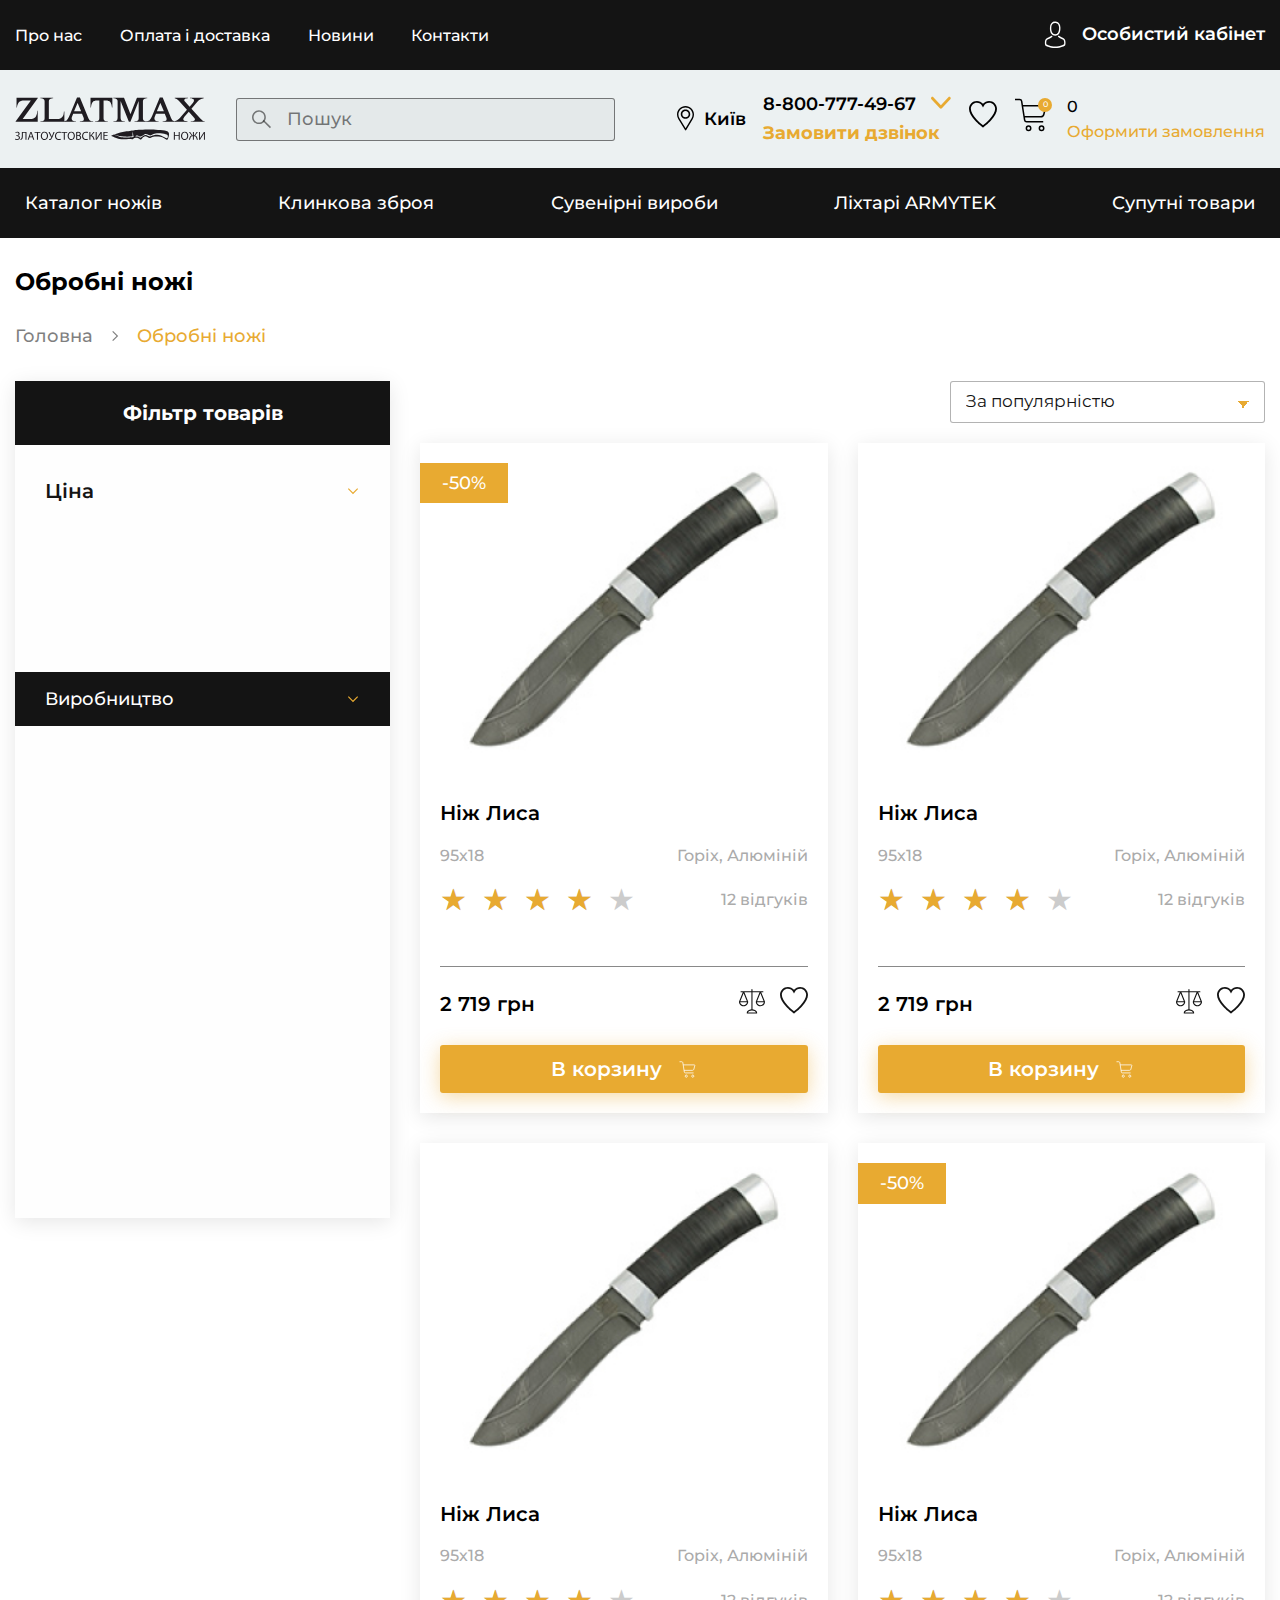
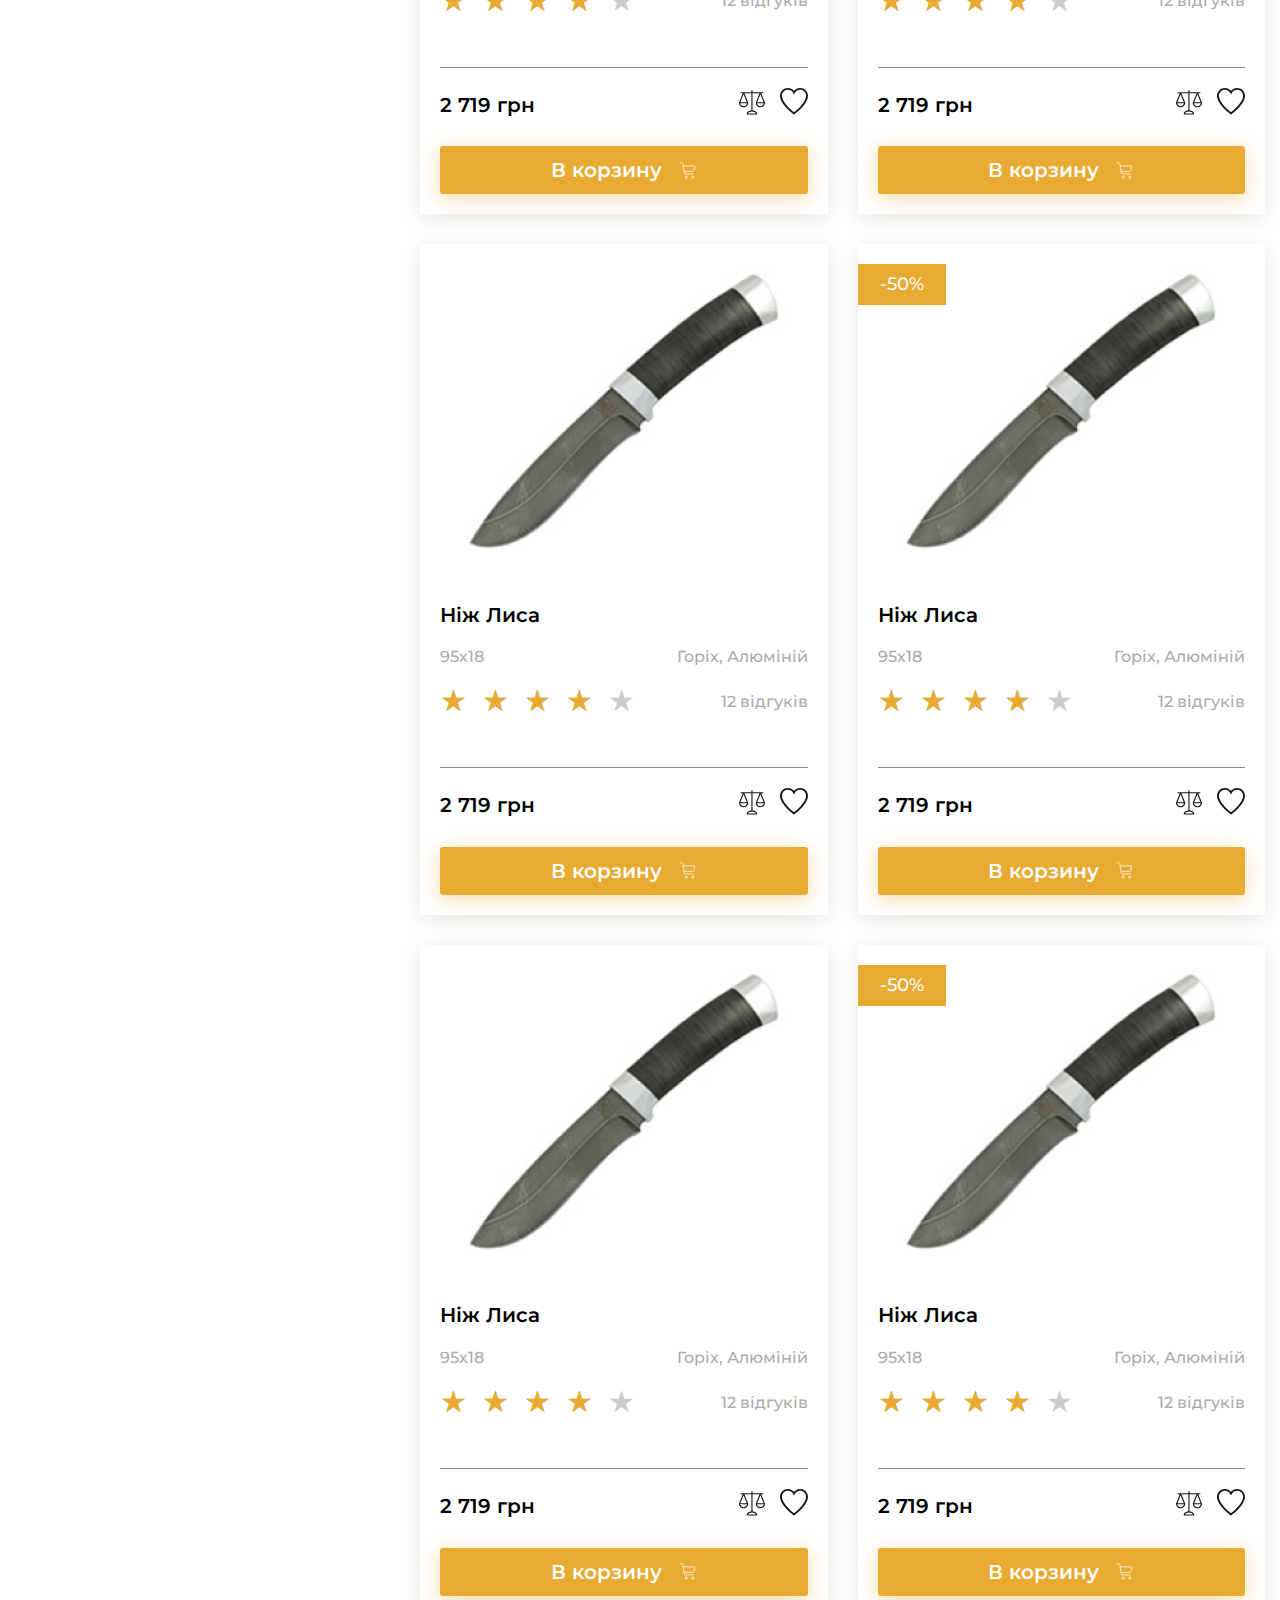
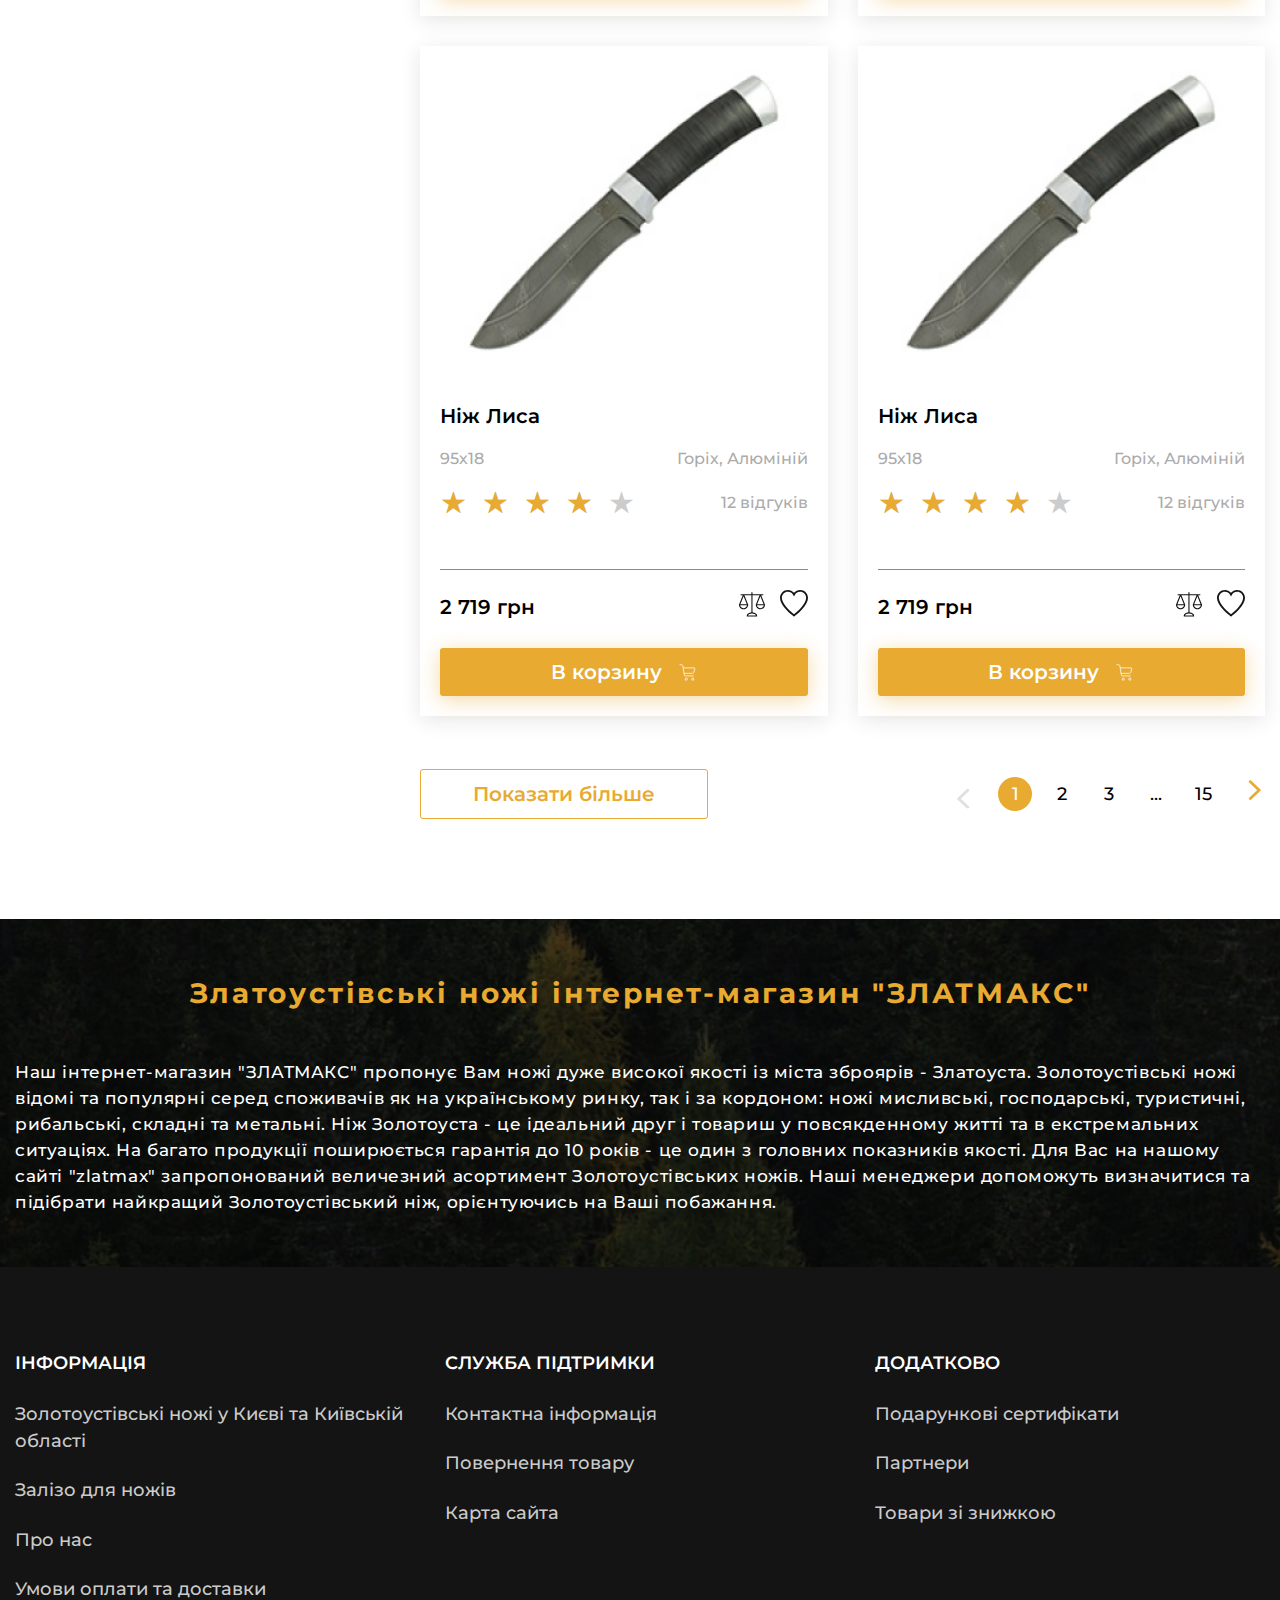
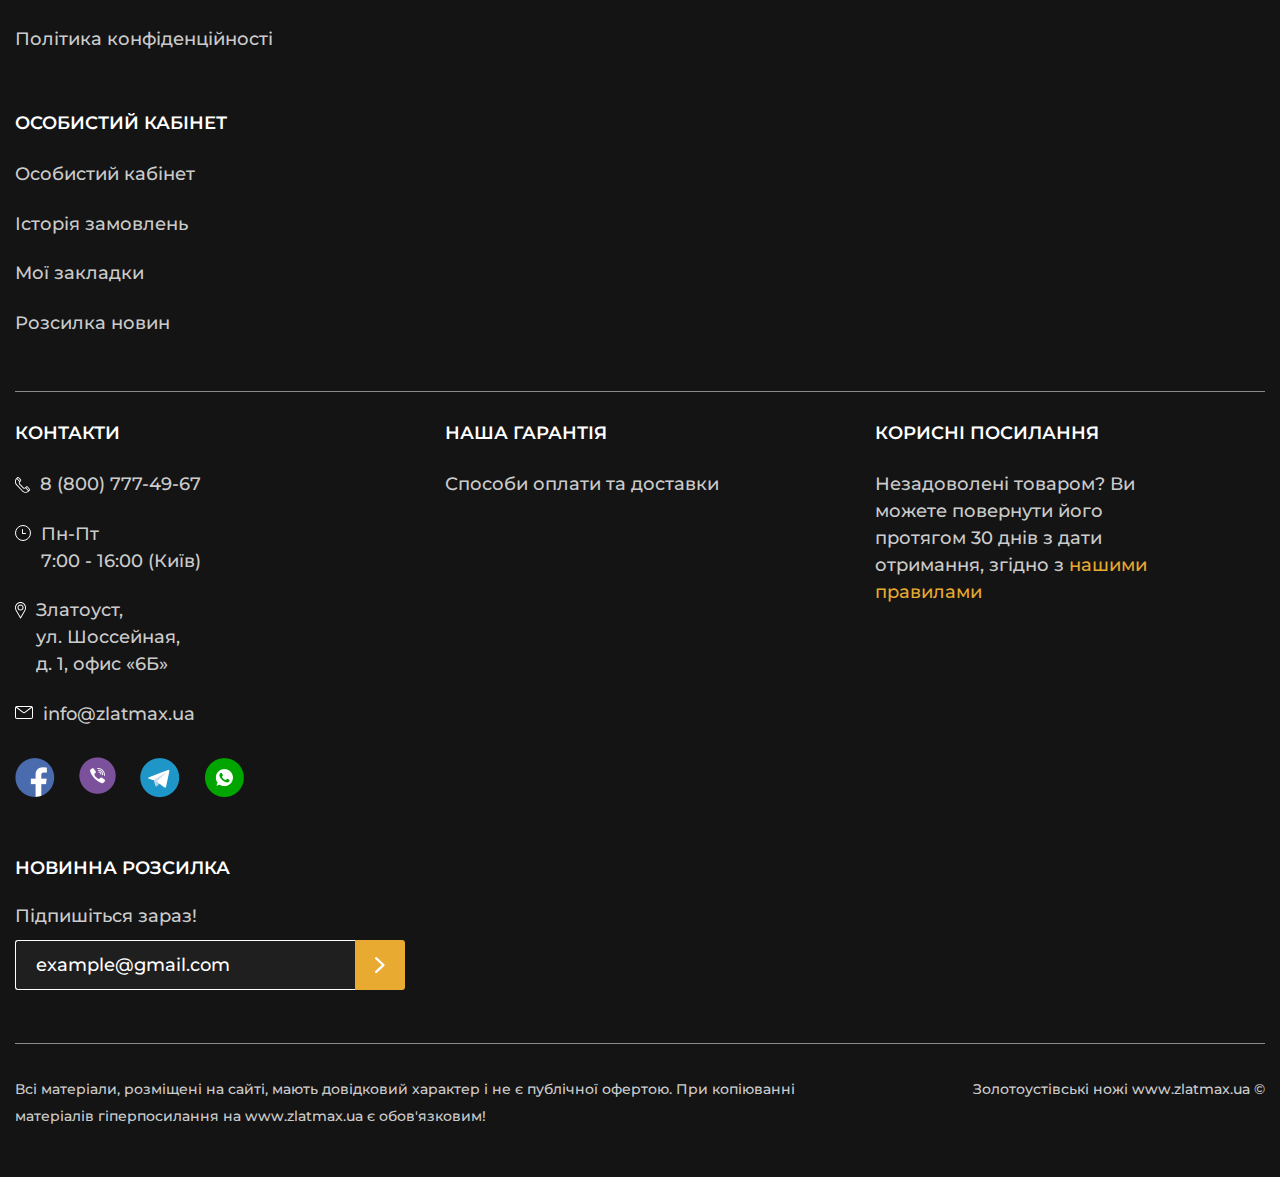
==== catalog.html @ 753e663e "Add files via upload" ====
<!DOCTYPE html>
<html lang="en">

<head>
	<meta charset="UTF-8">
	<meta http-equiv="X-UA-Compatible" content="IE=edge">
	<meta name="viewport" content="width=device-width, initial-scale=1.0">
	<link rel="stylesheet" href="css/style.min.css">
	<title>Каталог</title>
</head>

<body>
	<div class="wrapper">
		<header class="header">
	<div class="header__top top-header">
		<div class="top-header__container">
			<nav class="top-header__menu menu-top-header">
				<ul data-da=".menu__body, 991.98" class="menu-top-header__list">
					<li class="menu-top-header__item menu-top-header__item_catalog">
						<a class="menu-top-header__link menu-top-header__link_catalog" href='#'>
							<svg viewBox="0 0 16 10" fill="none" xmlns="http://www.w3.org/2000/svg">
								<path
									d="M7.11323 9.2309L0.324654 2.00808C-0.107404 1.54862 -0.107404 0.803689 0.324655 0.344454C0.756329 -0.114819 1.45646 -0.114819 1.8881 0.344454L7.89495 6.73553L13.9016 0.34464C14.3334 -0.114632 15.0335 -0.114632 15.4652 0.34464C15.897 0.803913 15.897 1.54881 15.4652 2.00827L8.6765 9.23108C8.46056 9.46072 8.17784 9.57541 7.89498 9.57541C7.61199 9.57541 7.32906 9.4605 7.11323 9.2309Z"
									fill="#FFF" />
							</svg>
							Каталог товарів
						</a>
					</li>
					<li class="menu-top-header__item"><a class="menu-top-header__link" href='#'> Про нас </a></li>
					<li class="menu-top-header__item">
						<a class="menu-top-header__link" href='#'> Оплата і доставка</a>
					</li>
					<li class="menu-top-header__item"><a class="menu-top-header__link" href='#'>Новини </a></li>
					<li class="menu-top-header__item"><a class="menu-top-header__link" href='#'>Контакти </a></li>
				</ul>
			</nav>
			<a href="#" class="top-header__user">
				<svg viewBox="0 0 22 29" fill="none" xmlns="http://www.w3.org/2000/svg">
					<path
						d="M10.5941 15.3117C10.6201 15.3117 10.6461 15.3117 10.6773 15.3117C10.6877 15.3117 10.6981 15.3117 10.7085 15.3117C10.7242 15.3117 10.745 15.3117 10.7606 15.3117C12.2849 15.2831 13.5179 14.6931 14.4283 13.5646C16.4313 11.0784 16.0983 6.81654 16.0619 6.40983C15.9319 3.35661 14.6208 1.89587 13.5387 1.21419C12.7323 0.704369 11.7907 0.429408 10.7398 0.406494H10.7033C10.6981 0.406494 10.6877 0.406494 10.6825 0.406494H10.6513C10.0738 0.406494 8.9397 0.509605 7.85237 1.19128C6.75985 1.87296 5.42801 3.33369 5.29795 6.40983C5.26153 6.81654 4.92857 11.0784 6.93153 13.5646C7.83677 14.6931 9.06976 15.2831 10.5941 15.3117ZM6.68701 6.55304C6.68701 6.53585 6.69222 6.51867 6.69222 6.50721C6.8639 2.39997 9.51197 1.95888 10.6461 1.95888H10.6669C10.6773 1.95888 10.6929 1.95888 10.7085 1.95888C12.1132 1.99325 14.5012 2.62337 14.6624 6.50721C14.6624 6.52439 14.6624 6.54158 14.6676 6.55304C14.6728 6.59313 15.037 10.4884 13.3826 12.5392C12.7271 13.3526 11.8531 13.7536 10.7033 13.7651C10.6929 13.7651 10.6877 13.7651 10.6773 13.7651C10.6669 13.7651 10.6617 13.7651 10.6513 13.7651C9.50677 13.7536 8.62755 13.3526 7.97723 12.5392C6.32804 10.4999 6.68181 6.58741 6.68701 6.55304Z"
						fill="white" />
					<path
						d="M21.3682 22.3805C21.3682 22.3748 21.3682 22.3691 21.3682 22.3633C21.3682 22.3175 21.363 22.2717 21.363 22.2201C21.3318 21.0859 21.2641 18.4337 19.0062 17.5859C18.9906 17.5801 18.9698 17.5744 18.9542 17.5687C16.6079 16.9099 14.6569 15.4206 14.6361 15.4034C14.3188 15.157 13.8817 15.243 13.658 15.5924C13.4343 15.9418 13.5124 16.423 13.8297 16.6693C13.9182 16.7381 15.9888 18.3248 18.5796 19.0581C19.7918 19.5335 19.9271 20.9599 19.9635 22.266C19.9635 22.3175 19.9635 22.3633 19.9687 22.4092C19.9739 22.9247 19.9427 23.721 19.8594 24.1792C19.0166 24.7062 15.713 26.5279 10.6874 26.5279C5.68257 26.5279 2.35816 24.7005 1.51015 24.1735C1.42691 23.7152 1.39049 22.919 1.40089 22.4034C1.40089 22.3576 1.4061 22.3118 1.4061 22.2602C1.44251 20.9542 1.57778 19.5278 2.78997 19.0523C5.38082 18.3191 7.45143 16.7266 7.53987 16.6636C7.85722 16.4173 7.93526 15.9361 7.71155 15.5867C7.48784 15.2372 7.05083 15.1513 6.73348 15.3976C6.71267 15.4148 4.77213 16.9042 2.41539 17.563C2.39458 17.5687 2.37897 17.5744 2.36336 17.5801C0.105466 18.4337 0.0378337 21.0859 0.00661858 22.2144C0.00661858 22.266 0.00661846 22.3118 0.00141594 22.3576C0.00141594 22.3633 0.00141594 22.3691 0.00141594 22.3748C-0.00378658 22.6727 -0.00898899 24.2021 0.266745 24.9697C0.31877 25.1187 0.412415 25.2447 0.537276 25.3306C0.693352 25.4452 4.43396 28.0688 10.6926 28.0688C16.9512 28.0688 20.6918 25.4395 20.8479 25.3306C20.9676 25.2447 21.0664 25.1187 21.1185 24.9697C21.3786 24.2079 21.3734 22.6784 21.3682 22.3805Z"
						fill="white" />
				</svg>
				<span>Особистий кабінет</span>
			</a>
			<nav hidden class="menu">
				<button type="button" class="menu__icon icon-menu"><span></span><span></span><span></span></button>
				<div class="menu__body">

				</div>
			</nav>
		</div>
	</div>
	<div class="header__body body-header">
		<div class="body-header__container">
			<a href="index.html" class="body-header__logo">
				<img src="img/icons/icons.svg#logo" class="svg-logo-dims" alt="logo">
			</a>
			<div data-da=".catalog-header__container, 479.98" class="body-header__search">
				<form action="#" class="search-header">
					<button class="search-header__button">
						<svg width="20" height="41" viewBox="0 0 13 12" fill="none" xmlns="http://www.w3.org/2000/svg">
							<path fill-rule="evenodd" clip-rule="evenodd"
								d="M4.5 8C6.433 8 8 6.433 8 4.5C8 2.567 6.433 1 4.5 1C2.567 1 1 2.567 1 4.5C1 6.433 2.567 8 4.5 8ZM4.5 9C6.98528 9 9 6.98528 9 4.5C9 2.01472 6.98528 0 4.5 0C2.01472 0 0 2.01472 0 4.5C0 6.98528 2.01472 9 4.5 9Z"
								fill="black" fill-opacity="0.5" />
							<path fill-rule="evenodd" clip-rule="evenodd"
								d="M11.6546 11.6178L7.00006 6.99999L7.70996 6.29568L12.3645 10.9135L11.6546 11.6178Z"
								fill="black" fill-opacity="0.5" />
						</svg>
					</button>
					<input autocomplete="off" class="search-header__input" type="text" name="form[]"
						placeholder="Пошук">
				</form>
			</div>
			<div class="body-header__actions actions-header">
				<a href="#" class="actions-header__location">
					<svg width="17" height="25" viewBox="0 0 17 25" fill="none" xmlns="http://www.w3.org/2000/svg">
						<path
							d="M8.5 0C3.8131 0 0 3.85087 0 8.5842C0 10.1834 0.438647 11.7441 1.26881 13.0982L8.01616 24.0791C8.14541 24.2895 8.37311 24.4173 8.61801 24.4173C8.6199 24.4173 8.62174 24.4173 8.62363 24.4173C8.87065 24.4153 9.09883 24.2836 9.22571 24.0695L15.8011 12.9822C16.5854 11.6568 17 10.136 17 8.5842C17 3.85087 13.1869 0 8.5 0ZM14.5853 12.2477L8.60729 22.3278L2.47289 12.3444C1.78188 11.2174 1.40722 9.91714 1.40722 8.5842C1.40722 4.63976 4.59425 1.42116 8.5 1.42116C12.4058 1.42116 15.5881 4.63976 15.5881 8.5842C15.5881 9.87761 15.2381 11.1446 14.5853 12.2477Z"
							fill="black" />
						<path
							d="M8.49647 3.61737C5.89259 3.61737 3.77417 5.64581 3.77417 8.13909C3.77417 10.6164 5.85812 12.6608 8.49647 12.6608C11.1673 12.6608 13.2188 10.5892 13.2188 8.13909C13.2188 5.64581 11.1003 3.61737 8.49647 3.61737ZM8.49647 11.1636C6.75147 11.1636 5.33777 9.80544 5.33777 8.13909C5.33777 6.47691 6.76055 5.11456 8.49647 5.11456C10.2324 5.11456 11.6499 6.47691 11.6499 8.13909C11.6499 9.78113 10.2691 11.1636 8.49647 11.1636Z"
							fill="black" />
					</svg>
					Київ
				</a>
				<div data-da=".top-header__container, 991.98, 0" class="actions-header__phones phones-header">
					<div data-spoller class="phones-header__items spoller">
						<div class="phones-header__item block-filter">
							<a href="tel:88007774967" class="phones-header__icon">
								<svg width="35" height="35" viewBox="0 0 15 16" fill="none"
									xmlns="http://www.w3.org/2000/svg">
									<path
										d="M14.6144 11.6797L12.7496 9.7111C12.2355 9.1684 11.3989 9.1684 10.8848 9.7111L10.0372 10.6059C9.64769 11.0171 9.01392 11.0169 8.62457 10.6061L4.95058 6.72429C4.56018 6.31217 4.56012 5.64513 4.95058 5.23294C5.08711 5.08882 5.47915 4.67496 5.79821 4.33815C6.31008 3.79782 6.31722 2.91744 5.79771 2.36907L3.93341 0.407207C3.41928 -0.135498 2.58273 -0.135498 2.06999 0.405784C1.6863 0.8073 1.56254 0.936829 1.3905 1.11686C-0.463486 3.074 -0.463486 6.25851 1.39041 8.21558L7.21173 14.3641C9.07005 16.3258 12.0778 16.326 13.9363 14.3641L14.6144 13.6482C15.1285 13.1055 15.1285 12.2224 14.6144 11.6797ZM2.69023 1.06339C2.86159 0.882488 3.14039 0.882457 3.31232 1.06388L5.17662 3.02575C5.34839 3.20709 5.34839 3.50057 5.17662 3.68193L4.86579 4.01002L2.38101 1.38696L2.69023 1.06339ZM7.83343 13.708L2.01209 7.55943C0.577712 6.04522 0.498871 3.66758 1.76962 2.05394L4.24719 4.66939C3.59619 5.44846 3.62332 6.63559 4.32884 7.38038L8.00272 11.262C8.00275 11.262 8.00281 11.2621 8.00284 11.2621C8.7076 12.0061 9.8321 12.0366 10.571 11.3484L13.0486 13.9639C11.5249 15.3031 9.27769 15.2326 7.83343 13.708ZM13.9928 12.992L13.682 13.3202L11.1956 10.6954L11.5064 10.3673C11.6778 10.1864 11.9566 10.1864 12.128 10.3673L13.9928 12.3359C14.1642 12.5168 14.1642 12.8112 13.9928 12.992Z"
										fill="white" />
								</svg>
							</a>
							<a href="tel:88007774967"
								class="phones-header__phone block-filter__item">8-800-777-49-67</a>
							<button data-spoller class="phones-header__arrow">
								<svg width="20" height="14" viewBox="0 0 16 10" fill="none"
									xmlns="http://www.w3.org/2000/svg">
									<path
										d="M7.11323 9.2309L0.324654 2.00808C-0.107404 1.54862 -0.107404 0.803689 0.324655 0.344454C0.756329 -0.114819 1.45646 -0.114819 1.8881 0.344454L7.89495 6.73553L13.9016 0.34464C14.3334 -0.114632 15.0335 -0.114632 15.4652 0.34464C15.897 0.803913 15.897 1.54881 15.4652 2.00827L8.6765 9.23108C8.46056 9.46072 8.17784 9.57541 7.89498 9.57541C7.61199 9.57541 7.32906 9.4605 7.11323 9.2309Z"
										fill="#E8AA31" />
								</svg>
							</button>
							<ul class="phones-header__list ">
								<li>
									<a href="tel:88007774968"
										class="phones-header__phone block-filter__value">8-800-777-49-68</a>
								</li>
								<li>
									<a href="tel:88007774969"
										class="phones-header__phone block-filter__value">8-800-777-49-69</a>
								</li>
								<li>
									<a href="tel:88007774970"
										class="phones-header__phone block-filter__value">8-800-777-49-70</a>
								</li>
							</ul>
						</div>
					</div>
					<button class="phones-header__callback">Замовити дзвінок</button>
				</div>
				<a href="#" data-da=".top-header__container, 991.98, 3" class="actions-header__favorite">
					<svg viewBox="0 0 28 27" xmlns="http://www.w3.org/2000/svg">
						<path
							d="M20.1004 0C17.7169 0 15.4856 1.07339 14 2.87184C12.5144 1.07333 10.2832 0 7.89957 0C3.54375 0 0 3.52462 0 7.85705C0 11.2495 2.03385 15.1734 6.04492 19.5198C9.13175 22.8646 12.4897 25.4544 13.4454 26.1685L13.9998 26.5828L14.5543 26.1686C15.5099 25.4545 18.868 22.8647 21.9549 19.52C25.9661 15.1736 28 11.2496 28 7.85705C28 3.52462 24.4562 0 20.1004 0ZM20.5948 18.2782C18.0558 21.0293 15.3242 23.2533 13.9998 24.2783C12.6755 23.2533 9.944 21.0293 7.40498 18.2781C3.76837 14.3375 1.84615 10.734 1.84615 7.85705C1.84615 4.53717 4.56172 1.83622 7.89957 1.83622C10.0961 1.83622 12.1243 3.02694 13.1927 4.94377L14 6.3923L14.8073 4.94377C15.8756 3.027 17.9038 1.83622 20.1004 1.83622C23.4383 1.83622 26.1538 4.53711 26.1538 7.85705C26.1538 10.7341 24.2316 14.3377 20.5948 18.2782Z" />
					</svg>
				</a>
				<a href="#" data-da=".top-header__container, 991.98, 4" class="actions-header__cart cart-header">
					<div class="cart-header__icon">
						<svg viewBox="0 0 32 34" xmlns="http://www.w3.org/2000/svg">
							<path
								d="M7.13008 7.76882H29.7121C30.3649 7.76882 30.8427 8.38411 30.681 9.01655L28.7801 16.4506C28.4405 17.7785 27.2442 18.7074 25.8736 18.7074H9.02537M0 1.49957H4.65214C5.63535 1.49957 6.47274 2.21422 6.62728 3.18521L9.6467 22.1562C9.80125 23.1272 10.6386 23.8418 11.6218 23.8418H28.203"
								stroke-width="1.5" />
							<path
								d="M15.7689 30.2656C15.7689 31.5678 14.7584 32.5758 13.5695 32.5758C12.3807 32.5758 11.3701 31.5678 11.3701 30.2656C11.3701 28.9634 12.3807 27.9554 13.5695 27.9554C14.7584 27.9554 15.7689 28.9634 15.7689 30.2656Z"
								stroke-width="1.5" />
							<path
								d="M28.746 30.2656C28.746 31.5678 27.7354 32.5758 26.5466 32.5758C25.3577 32.5758 24.3472 31.5678 24.3472 30.2656C24.3472 28.9634 25.3577 27.9554 26.5466 27.9554C27.7354 27.9554 28.746 28.9634 28.746 30.2656Z"
								stroke-width="1.5" />
						</svg>
						<span>0</span>
					</div>
					<div class="cart-header__body">
						<div class="cart-header__summ">0</div>
						<div class="cart-header__link">Оформити замовлення</div>
					</div>
				</a>
			</div>
		</div>
	</div>
	<div class="header__catalog catalog-header">
		<div class="catalog-header__container">
			<nav class="catalog-header__menu menu-catalog">
				<button type="button" class="menu-catalog__back">
					<svg width="16" height="16" viewBox="0 0 16 16" fill="none" xmlns="http://www.w3.org/2000/svg">
						<path fill-rule="evenodd" clip-rule="evenodd"
							d="M3.3452 8.83333L8.58928 14.0774L7.41077 15.2559L0.154846 8L7.41077 0.74408L8.58928 1.92259L3.3452 7.16667H15.5V8.83333H3.3452Z"
							fill="white" />
					</svg>
					Назад
				</button>
				<ul class="menu-catalog__list">
					<li class="menu-catalog__item">
						<button data-parent="1" class="menu-catalog__link">Каталог ножів</button>
						<svg width="14" height="14" viewBox="0 0 14 14" fill="none" xmlns="http://www.w3.org/2000/svg">
							<path fill-rule="evenodd" clip-rule="evenodd"
								d="M4.25418 2.74583L5.07914 1.92087L10.1583 7.00002L5.07914 12.0792L4.25418 11.2542L8.50837 7.00002L4.25418 2.74583Z"
								fill="white" />
						</svg>

					</li>
					<li class="menu-catalog__item">
						<button data-parent="2" class="menu-catalog__link">Клинкова зброя</button>
						<svg width="14" height="14" viewBox="0 0 14 14" fill="none" xmlns="http://www.w3.org/2000/svg">
							<path fill-rule="evenodd" clip-rule="evenodd"
								d="M4.25418 2.74583L5.07914 1.92087L10.1583 7.00002L5.07914 12.0792L4.25418 11.2542L8.50837 7.00002L4.25418 2.74583Z"
								fill="white" />
						</svg>

					</li>
					<li class="menu-catalog__item">
						<button data-parent="3" class="menu-catalog__link">Сувенірні вироби</button>
						<svg width="14" height="14" viewBox="0 0 14 14" fill="none" xmlns="http://www.w3.org/2000/svg">
							<path fill-rule="evenodd" clip-rule="evenodd"
								d="M4.25418 2.74583L5.07914 1.92087L10.1583 7.00002L5.07914 12.0792L4.25418 11.2542L8.50837 7.00002L4.25418 2.74583Z"
								fill="white" />
						</svg>

					</li>
					<li class="menu-catalog__item">
						<button data-parent="4" class="menu-catalog__link">Ліхтарі ARMYTEK</button>
						<svg width="14" height="14" viewBox="0 0 14 14" fill="none" xmlns="http://www.w3.org/2000/svg">
							<path fill-rule="evenodd" clip-rule="evenodd"
								d="M4.25418 2.74583L5.07914 1.92087L10.1583 7.00002L5.07914 12.0792L4.25418 11.2542L8.50837 7.00002L4.25418 2.74583Z"
								fill="white" />
						</svg>

					</li>
					<li class="menu-catalog__item">
						<button data-parent="5" class="menu-catalog__link">Супутні товари</button>
						<svg width="14" height="14" viewBox="0 0 14 14" fill="none" xmlns="http://www.w3.org/2000/svg">
							<path fill-rule="evenodd" clip-rule="evenodd"
								d="M4.25418 2.74583L5.07914 1.92087L10.1583 7.00002L5.07914 12.0792L4.25418 11.2542L8.50837 7.00002L4.25418 2.74583Z"
								fill="white" />
						</svg>

					</li>
				</ul>
				<div class="menu-catalog__sub-menu sub-menu-catalog">
					<button type="button" class="sub-menu-catalog__back">
						<svg width="16" height="16" viewBox="0 0 16 16" fill="none" xmlns="http://www.w3.org/2000/svg">
							<path fill-rule="evenodd" clip-rule="evenodd"
								d="M3.3452 8.83333L8.58928 14.0774L7.41077 15.2559L0.154846 8L7.41077 0.74408L8.58928 1.92259L3.3452 7.16667H15.5V8.83333H3.3452Z"
								fill="white" />
						</svg>
						Назад
					</button>
					<div class="sub-menu-catalog__container">
						<div hidden data-submenu="1" class="sub-menu-catalog__block">

							<div class="sub-menu-catalog__category">
								<a href='catalog.html' class="sub-menu-catalog__link-category">Категорія ножів</a>
							</div>
							<div class="sub-menu-catalog__category">
								<a href='#' class="sub-menu-catalog__link-category">Виробництво ножів</a>
							</div>
							<div class="sub-menu-catalog__category">
								<a href='#' class="sub-menu-catalog__link-category">Ножі марки сталі</a>
							</div>
							<div class="sub-menu-catalog__category">
								<a href='#' class="sub-menu-catalog__link-category">Заточування та полірування ножів</a>
							</div>
							<div class="sub-menu-catalog__category">
								<a href='#' class="sub-menu-catalog__link-category">Ножова майстерня</a>
							</div>

							<ul class="sub-menu-catalog__list">
								<li class="sub-menu-catalog__item">
									<a href="catalog.html" class="sub-menu-catalog__link">Обробні ножі</a>
								</li>
								<li class="sub-menu-catalog__item">
									<a href="#" class="sub-menu-catalog__link">Туристичніножі</a>
								</li>
								<li class="sub-menu-catalog__item">
									<a href="#" class="sub-menu-catalog__link">Ножі мисливські</a>
								</li>
								<li class="sub-menu-catalog__item">
									<a href="#" class="sub-menu-catalog__link">Булатні ножі</a>
								</li>
								<li class="sub-menu-catalog__item">
									<a href="#" class="sub-menu-catalog__link">Ножі з дамаску</a>
								</li>
								<li class="sub-menu-catalog__item">
									<a href="#" class="sub-menu-catalog__link">Тактичного призначення</a>
								</li>
								<li class="sub-menu-catalog__item">
									<a href="#" class="sub-menu-catalog__link">Метальні ножі</a>
								</li>
								<li class="sub-menu-catalog__item">
									<a href="#" class="sub-menu-catalog__link">Мачете та кукрі</a>
								</li>
								<li class="sub-menu-catalog__item">
									<a href="#" class="sub-menu-catalog__link">Кухонні ножі</a>
								</li>
							</ul>
							<ul class="sub-menu-catalog__list">
								<li class="sub-menu-catalog__item">
									<a href="#" class="sub-menu-catalog__link">Ножі АІР</a>
								</li>
								<li class="sub-menu-catalog__item">
									<a href="#" class="sub-menu-catalog__link">Ножі ЗІК</a>
								</li>

								<li class="sub-menu-catalog__item">
									<a href="#" class="sub-menu-catalog__link">Булат Сергія Баранова</a>
								</li>
								<li class="sub-menu-catalog__item">
									<a href="#" class="sub-menu-catalog__link">Булат Андрія Умерова</a>
								</li>
								<li class="sub-menu-catalog__item">
									<a href="#" class="sub-menu-catalog__link">Ножі Златко</a>
								</li>
								<li class="sub-menu-catalog__item">
									<a href="#" class="sub-menu-catalog__link">Ножі Стиль-М</a>
								</li>
								<li class="sub-menu-catalog__item">
									<a href="#" class="sub-menu-catalog__link">Збройова компанія</a>
								</li>
							</ul>
							<ul class="sub-menu-catalog__list">

								<li class="sub-menu-catalog__item">
									<a href="#" class="sub-menu-catalog__link">Ножі зі сталі 110х18м-ШД</a>
								</li>
								<li class="sub-menu-catalog__item">
									<a href="#" class="sub-menu-catalog__link">Ножі зі сталі ЕІ-107 ТЦ</a>
								</li>
								<li class="sub-menu-catalog__item">
									<a href="#" class="sub-menu-catalog__link">Ножі зі сталі 50х14МФ</a>
								</li>
								<li class="sub-menu-catalog__item">
									<a href="#" class="sub-menu-catalog__link">Ножі зі сталі AUS-8</a>
								</li>
								<li class="sub-menu-catalog__item">
									<a href="#" class="sub-menu-catalog__link">Ножі зі сталі К340</a>
								</li>
								<li class="sub-menu-catalog__item">
									<a href="#" class="sub-menu-catalog__link">Ножі зі сталі M390</a>
								</li>
								<li class="sub-menu-catalog__item">
									<a href="#" class="sub-menu-catalog__link">Ножі зі сталі ЕП-766</a>
								</li>
							</ul>
							<ul class="sub-menu-catalog__list">
								<li class="sub-menu-catalog__item">
									<a href="#" class="sub-menu-catalog__link">Паста ГОІ</a>
								</li>
								<li class="sub-menu-catalog__item">
									<a href="#" class="sub-menu-catalog__link">Алмазна паста</a>
								</li>
								<li class="sub-menu-catalog__item">
									<a href="#" class="sub-menu-catalog__link">Бруски та каміння для заточування</a>
								</li>
								<li class="sub-menu-catalog__item">
									<a href="#" class="sub-menu-catalog__link">Заточувальні системи</a>
								</li>
							</ul>
							<ul class="sub-menu-catalog__list">
								<li class="sub-menu-catalog__item">
									<a href="#" class="sub-menu-catalog__link">Ножові клинки</a>
								</li>
								<li class="sub-menu-catalog__item">
									<a href="#" class="sub-menu-catalog__link">Заготівлі для ножів</a>
								</li>
								<li class="sub-menu-catalog__item">
									<a href="#" class="sub-menu-catalog__link">Лиття для ножів</a>
								</li>
								<li class="sub-menu-catalog__item">
									<a href="#" class="sub-menu-catalog__link">Матеріали для рукоятей</a>
								</li>
								<li class="sub-menu-catalog__item">
									<a href="#" class="sub-menu-catalog__link">Догляд за рукоятями ножів</a>
								</li>
							</ul>

							<div class="sub-menu-catalog__footer">
								<a href="#" class="sub-menu-catalog__all">Дивитись все</a>
							</div>
							<div class="sub-menu-catalog__footer">
								<a href="#" class="sub-menu-catalog__all">Дивитись все</a>
							</div>
							<div class="sub-menu-catalog__footer">
								<a href="#" class="sub-menu-catalog__all">Дивитись все</a>
							</div>
							<div class="sub-menu-catalog__footer">
								<a href="#" class="sub-menu-catalog__all">Дивитись все</a>
							</div>
							<div class="sub-menu-catalog__footer">
								<a href="#" class="sub-menu-catalog__all">Дивитись все</a>
							</div>
						</div>
						<div hidden data-submenu="2" class="sub-menu-catalog__block">
							<div class="sub-menu-catalog__category">
								<a href='#' class="sub-menu-catalog__link-category">Категорія ножів</a>
							</div>
							<div class="sub-menu-catalog__category">
								<a href='#' class="sub-menu-catalog__link-category">Виробництво ножів</a>
							</div>
							<ul class="sub-menu-catalog__list">
								<li class="sub-menu-catalog__item">
									<a href="#" class="sub-menu-catalog__link">Обробні ножі</a>
								</li>
								<li class="sub-menu-catalog__item">
									<a href="#" class="sub-menu-catalog__link">Туристичніножі</a>
								</li>
								<li class="sub-menu-catalog__item">
									<a href="#" class="sub-menu-catalog__link">Ножі мисливські</a>
								</li>
								<li class="sub-menu-catalog__item">
									<a href="#" class="sub-menu-catalog__link">Булатні ножі</a>
								</li>
								<li class="sub-menu-catalog__item">
									<a href="#" class="sub-menu-catalog__link">Ножі з дамаску</a>
								</li>
								<li class="sub-menu-catalog__item">
									<a href="#" class="sub-menu-catalog__link">Тактичного призначення</a>
								</li>

							</ul>
							<ul class="sub-menu-catalog__list">
								<li class="sub-menu-catalog__item">
									<a href="#" class="sub-menu-catalog__link">Ножі АІР</a>
								</li>
								<li class="sub-menu-catalog__item">
									<a href="#" class="sub-menu-catalog__link">Ножі ЗІК</a>
								</li>
								<li class="sub-menu-catalog__item">
									<a href="#" class="sub-menu-catalog__link">Ножі ЗЗОСС</a>
								</li>
								<li class="sub-menu-catalog__item">
									<a href="#" class="sub-menu-catalog__link">Ножі ЗСУ</a>
								</li>
								<li class="sub-menu-catalog__item">
									<a href="#" class="sub-menu-catalog__link">Ножі Зброяр</a>
								</li>
								<li class="sub-menu-catalog__item">
									<a href="#" class="sub-menu-catalog__link">Булат Сергія Баранова</a>
								</li>

							</ul>

							<div class="sub-menu-catalog__footer">
								<a href="#" class="sub-menu-catalog__all">Дивитись все</a>
							</div>
							<div class="sub-menu-catalog__footer">
								<a href="#" class="sub-menu-catalog__all">Дивитись все</a>
							</div>
						</div>
						<div hidden data-submenu="3" class="sub-menu-catalog__block">
							<div class="sub-menu-catalog__category">
								<a href='#' class="sub-menu-catalog__link-category">Категорія ножів</a>
							</div>
							<div class="sub-menu-catalog__category">
								<a href='#' class="sub-menu-catalog__link-category">Виробництво ножів</a>
							</div>
							<div class="sub-menu-catalog__category">
								<a href='#' class="sub-menu-catalog__link-category">Ножова майстерня</a>
							</div>
							<ul class="sub-menu-catalog__list">
								<li class="sub-menu-catalog__item">
									<a href="#" class="sub-menu-catalog__link">Обробні ножі</a>
								</li>
								<li class="sub-menu-catalog__item">
									<a href="#" class="sub-menu-catalog__link">Туристичніножі</a>
								</li>
								<li class="sub-menu-catalog__item">
									<a href="#" class="sub-menu-catalog__link">Ножі мисливські</a>
								</li>
								<li class="sub-menu-catalog__item">
									<a href="#" class="sub-menu-catalog__link">Булатні ножі</a>
								</li>
								<li class="sub-menu-catalog__item">
									<a href="#" class="sub-menu-catalog__link">Ножі з дамаску</a>
								</li>
								<li class="sub-menu-catalog__item">
									<a href="#" class="sub-menu-catalog__link">Тактичного призначення</a>
								</li>
								<li class="sub-menu-catalog__item">
									<a href="#" class="sub-menu-catalog__link">Метальні ножі</a>
								</li>
								<li class="sub-menu-catalog__item">
									<a href="#" class="sub-menu-catalog__link">Мачете та кукрі</a>
								</li>
								<li class="sub-menu-catalog__item">
									<a href="#" class="sub-menu-catalog__link">Кухонні ножі</a>
								</li>
							</ul>
							<ul class="sub-menu-catalog__list">
								<li class="sub-menu-catalog__item">
									<a href="#" class="sub-menu-catalog__link">Ножі АІР</a>
								</li>
								<li class="sub-menu-catalog__item">
									<a href="#" class="sub-menu-catalog__link">Ножі ЗІК</a>
								</li>
								<li class="sub-menu-catalog__item">
									<a href="#" class="sub-menu-catalog__link">Ножі ЗЗОСС</a>
								</li>
								<li class="sub-menu-catalog__item">
									<a href="#" class="sub-menu-catalog__link">Ножі ЗСУ</a>
								</li>
								<li class="sub-menu-catalog__item">
									<a href="#" class="sub-menu-catalog__link">Ножі Зброяр</a>
								</li>
								<li class="sub-menu-catalog__item">
									<a href="#" class="sub-menu-catalog__link">Булат Сергія Баранова</a>
								</li>
								<li class="sub-menu-catalog__item">
									<a href="#" class="sub-menu-catalog__link">Булат Андрія Умерова</a>
								</li>
								<li class="sub-menu-catalog__item">
									<a href="#" class="sub-menu-catalog__link">Ножі Златко</a>
								</li>
								<li class="sub-menu-catalog__item">
									<a href="#" class="sub-menu-catalog__link">Ножі Стиль-М</a>
								</li>
								<li class="sub-menu-catalog__item">
									<a href="#" class="sub-menu-catalog__link">Збройова компанія</a>
								</li>
							</ul>
							<ul class="sub-menu-catalog__list">
								<li class="sub-menu-catalog__item">
									<a href="#" class="sub-menu-catalog__link">Ножові клинки</a>
								</li>
								<li class="sub-menu-catalog__item">
									<a href="#" class="sub-menu-catalog__link">Заготівлі для ножів</a>
								</li>
								<li class="sub-menu-catalog__item">
									<a href="#" class="sub-menu-catalog__link">Лиття для ножів</a>
								</li>
								<li class="sub-menu-catalog__item">
									<a href="#" class="sub-menu-catalog__link">Матеріали для рукоятей</a>
								</li>
								<li class="sub-menu-catalog__item">
									<a href="#" class="sub-menu-catalog__link">Догляд за рукоятями ножів</a>
								</li>
							</ul>
							<div class="sub-menu-catalog__footer">
								<a href="#" class="sub-menu-catalog__all">Дивитись все</a>
							</div>
							<div class="sub-menu-catalog__footer">
								<a href="#" class="sub-menu-catalog__all">Дивитись все</a>
							</div>
							<div class="sub-menu-catalog__footer">
								<a href="#" class="sub-menu-catalog__all">Дивитись все</a>
							</div>
						</div>
						<div hidden data-submenu="4" class="sub-menu-catalog__block">
							<div class="sub-menu-catalog__category">
								<a href='#' class="sub-menu-catalog__link-category">Категорія ножів</a>
							</div>
							<div class="sub-menu-catalog__category">
								<a href='#' class="sub-menu-catalog__link-category">Виробництво ножів</a>
							</div>
							<div class="sub-menu-catalog__category">
								<a href='#' class="sub-menu-catalog__link-category">Виробництво ножів</a>
							</div>

							<ul class="sub-menu-catalog__list">
								<li class="sub-menu-catalog__item">
									<a href="#" class="sub-menu-catalog__link">Обробні ножі</a>
								</li>
								<li class="sub-menu-catalog__item">
									<a href="#" class="sub-menu-catalog__link">Туристичніножі</a>
								</li>
								<li class="sub-menu-catalog__item">
									<a href="#" class="sub-menu-catalog__link">Ножі мисливські</a>
								</li>
								<li class="sub-menu-catalog__item">
									<a href="#" class="sub-menu-catalog__link">Булатні ножі</a>
								</li>
								<li class="sub-menu-catalog__item">
									<a href="#" class="sub-menu-catalog__link">Ножі з дамаску</a>
								</li>
								<li class="sub-menu-catalog__item">
									<a href="#" class="sub-menu-catalog__link">Тактичного призначення</a>
								</li>

							</ul>
							<ul class="sub-menu-catalog__list">
								<li class="sub-menu-catalog__item">
									<a href="#" class="sub-menu-catalog__link">Ножі АІР</a>
								</li>
								<li class="sub-menu-catalog__item">
									<a href="#" class="sub-menu-catalog__link">Ножі ЗІК</a>
								</li>
								<li class="sub-menu-catalog__item">
									<a href="#" class="sub-menu-catalog__link">Ножі ЗЗОСС</a>
								</li>
								<li class="sub-menu-catalog__item">
									<a href="#" class="sub-menu-catalog__link">Ножі ЗСУ</a>
								</li>
								<li class="sub-menu-catalog__item">
									<a href="#" class="sub-menu-catalog__link">Ножі Зброяр</a>
								</li>
								<li class="sub-menu-catalog__item">
									<a href="#" class="sub-menu-catalog__link">Булат Сергія Баранова</a>
								</li>
								<li class="sub-menu-catalog__item">
									<a href="#" class="sub-menu-catalog__link">Булат Андрія Умерова</a>
								</li>
								<li class="sub-menu-catalog__item">
									<a href="#" class="sub-menu-catalog__link">Ножі Златко</a>
								</li>
								<li class="sub-menu-catalog__item">
									<a href="#" class="sub-menu-catalog__link">Ножі Стиль-М</a>
								</li>
								<li class="sub-menu-catalog__item">
									<a href="#" class="sub-menu-catalog__link">Збройова компанія</a>
								</li>
							</ul>
							<ul class="sub-menu-catalog__list">
								<li class="sub-menu-catalog__item">
									<a href="#" class="sub-menu-catalog__link">Ножі АІР</a>
								</li>
								<li class="sub-menu-catalog__item">
									<a href="#" class="sub-menu-catalog__link">Ножі ЗІК</a>
								</li>
								<li class="sub-menu-catalog__item">
									<a href="#" class="sub-menu-catalog__link">Ножі ЗЗОСС</a>
								</li>
								<li class="sub-menu-catalog__item">
									<a href="#" class="sub-menu-catalog__link">Ножі ЗСУ</a>
								</li>
								<li class="sub-menu-catalog__item">
									<a href="#" class="sub-menu-catalog__link">Ножі Зброяр</a>
								</li>
								<li class="sub-menu-catalog__item">
									<a href="#" class="sub-menu-catalog__link">Булат Сергія Баранова</a>
								</li>
								<li class="sub-menu-catalog__item">
									<a href="#" class="sub-menu-catalog__link">Булат Андрія Умерова</a>
								</li>
								<li class="sub-menu-catalog__item">
									<a href="#" class="sub-menu-catalog__link">Ножі Златко</a>
								</li>
								<li class="sub-menu-catalog__item">
									<a href="#" class="sub-menu-catalog__link">Ножі Стиль-М</a>
								</li>
								<li class="sub-menu-catalog__item">
									<a href="#" class="sub-menu-catalog__link">Збройова компанія</a>
								</li>
							</ul>
							<div class="sub-menu-catalog__footer">
								<a href="#" class="sub-menu-catalog__all">Дивитись все</a>
							</div>
							<div class="sub-menu-catalog__footer">
								<a href="#" class="sub-menu-catalog__all">Дивитись все</a>
							</div>
							<div class="sub-menu-catalog__footer">
								<a href="#" class="sub-menu-catalog__all">Дивитись все</a>
							</div>
						</div>
						<div hidden data-submenu="5" class="sub-menu-catalog__block">
							<div class="sub-menu-catalog__category">
								<a href='#' class="sub-menu-catalog__link-category">Категорія ножів</a>
							</div>
							<div class="sub-menu-catalog__category">
								<a href='#' class="sub-menu-catalog__link-category">Виробництво ножів</a>
							</div>
							<div class="sub-menu-catalog__category">
								<a href='#' class="sub-menu-catalog__link-category">Виробництво ножів</a>
							</div>
							<div class="sub-menu-catalog__category">
								<a href='#' class="sub-menu-catalog__link-category">Виробництво ножів</a>
							</div>

							<ul class="sub-menu-catalog__list">
								<li class="sub-menu-catalog__item">
									<a href="#" class="sub-menu-catalog__link">Обробні ножі</a>
								</li>
								<li class="sub-menu-catalog__item">
									<a href="#" class="sub-menu-catalog__link">Туристичніножі</a>
								</li>
								<li class="sub-menu-catalog__item">
									<a href="#" class="sub-menu-catalog__link">Ножі мисливські</a>
								</li>
								<li class="sub-menu-catalog__item">
									<a href="#" class="sub-menu-catalog__link">Булатні ножі</a>
								</li>
								<li class="sub-menu-catalog__item">
									<a href="#" class="sub-menu-catalog__link">Ножі з дамаску</a>
								</li>
								<li class="sub-menu-catalog__item">
									<a href="#" class="sub-menu-catalog__link">Тактичного призначення</a>
								</li>
								<li class="sub-menu-catalog__item">
									<a href="#" class="sub-menu-catalog__link">Метальні ножі</a>
								</li>
								<li class="sub-menu-catalog__item">
									<a href="#" class="sub-menu-catalog__link">Мачете та кукрі</a>
								</li>
								<li class="sub-menu-catalog__item">
									<a href="#" class="sub-menu-catalog__link">Кухонні ножі</a>
								</li>
							</ul>
							<ul class="sub-menu-catalog__list">
								<li class="sub-menu-catalog__item">
									<a href="#" class="sub-menu-catalog__link">Ножі АІР</a>
								</li>
								<li class="sub-menu-catalog__item">
									<a href="#" class="sub-menu-catalog__link">Ножі ЗІК</a>
								</li>
								<li class="sub-menu-catalog__item">
									<a href="#" class="sub-menu-catalog__link">Ножі ЗЗОСС</a>
								</li>
								<li class="sub-menu-catalog__item">
									<a href="#" class="sub-menu-catalog__link">Ножі ЗСУ</a>
								</li>
								<li class="sub-menu-catalog__item">
									<a href="#" class="sub-menu-catalog__link">Ножі Зброяр</a>
								</li>
								<li class="sub-menu-catalog__item">
									<a href="#" class="sub-menu-catalog__link">Булат Сергія Баранова</a>
								</li>
								<li class="sub-menu-catalog__item">
									<a href="#" class="sub-menu-catalog__link">Булат Андрія Умерова</a>
								</li>
								<li class="sub-menu-catalog__item">
									<a href="#" class="sub-menu-catalog__link">Ножі Златко</a>
								</li>
								<li class="sub-menu-catalog__item">
									<a href="#" class="sub-menu-catalog__link">Ножі Стиль-М</a>
								</li>
								<li class="sub-menu-catalog__item">
									<a href="#" class="sub-menu-catalog__link">Збройова компанія</a>
								</li>
							</ul>
							<ul class="sub-menu-catalog__list">
								<li class="sub-menu-catalog__item">
									<a href="#" class="sub-menu-catalog__link">Ножі АІР</a>
								</li>
								<li class="sub-menu-catalog__item">
									<a href="#" class="sub-menu-catalog__link">Ножі ЗІК</a>
								</li>
								<li class="sub-menu-catalog__item">
									<a href="#" class="sub-menu-catalog__link">Ножі ЗЗОСС</a>
								</li>
								<li class="sub-menu-catalog__item">
									<a href="#" class="sub-menu-catalog__link">Ножі ЗСУ</a>
								</li>
								<li class="sub-menu-catalog__item">
									<a href="#" class="sub-menu-catalog__link">Ножі Зброяр</a>
								</li>
								<li class="sub-menu-catalog__item">
									<a href="#" class="sub-menu-catalog__link">Булат Сергія Баранова</a>
								</li>
								<li class="sub-menu-catalog__item">
									<a href="#" class="sub-menu-catalog__link">Булат Андрія Умерова</a>
								</li>
								<li class="sub-menu-catalog__item">
									<a href="#" class="sub-menu-catalog__link">Ножі Златко</a>
								</li>
								<li class="sub-menu-catalog__item">
									<a href="#" class="sub-menu-catalog__link">Ножі Стиль-М</a>
								</li>
								<li class="sub-menu-catalog__item">
									<a href="#" class="sub-menu-catalog__link">Збройова компанія</a>
								</li>
							</ul>
							<ul class="sub-menu-catalog__list">
								<li class="sub-menu-catalog__item">
									<a href="#" class="sub-menu-catalog__link">Ножі АІР</a>
								</li>
								<li class="sub-menu-catalog__item">
									<a href="#" class="sub-menu-catalog__link">Ножі ЗІК</a>
								</li>
								<li class="sub-menu-catalog__item">
									<a href="#" class="sub-menu-catalog__link">Ножі ЗЗОСС</a>
								</li>
								<li class="sub-menu-catalog__item">
									<a href="#" class="sub-menu-catalog__link">Ножі ЗСУ</a>
								</li>
								<li class="sub-menu-catalog__item">
									<a href="#" class="sub-menu-catalog__link">Ножі Зброяр</a>
								</li>
								<li class="sub-menu-catalog__item">
									<a href="#" class="sub-menu-catalog__link">Булат Сергія Баранова</a>
								</li>
								<li class="sub-menu-catalog__item">
									<a href="#" class="sub-menu-catalog__link">Булат Андрія Умерова</a>
								</li>
								<li class="sub-menu-catalog__item">
									<a href="#" class="sub-menu-catalog__link">Ножі Златко</a>
								</li>
								<li class="sub-menu-catalog__item">
									<a href="#" class="sub-menu-catalog__link">Ножі Стиль-М</a>
								</li>
								<li class="sub-menu-catalog__item">
									<a href="#" class="sub-menu-catalog__link">Збройова компанія</a>
								</li>
							</ul>
							<div class="sub-menu-catalog__footer">
								<a href="#" class="sub-menu-catalog__all">Дивитись все</a>
							</div>
							<div class="sub-menu-catalog__footer">
								<a href="#" class="sub-menu-catalog__all">Дивитись все</a>
							</div>
							<div class="sub-menu-catalog__footer">
								<a href="#" class="sub-menu-catalog__all">Дивитись все</a>
							</div>
							<div class="sub-menu-catalog__footer">
								<a href="#" class="sub-menu-catalog__all">Дивитись все</a>
							</div>
						</div>
					</div>

				</div>
			</nav>
		</div>

	</div>
	<!-- </div>
	</div> -->
</header>
		<main class="page page_inner">
			<div class="page__header">
				<div class="page__container">
					<h1 class="page__title title">Обробні ножі</h1>
					<nav class="page__breadcrumbs breadcrumbs">
						<ul class="breadcrumbs__list">
							<li class="breadcrumbs__item">
								<a href="#" class="breadcrumbs__link">
									Головна
									<svg width="14" height="14" viewBox="0 0 14 14" fill="none"
										xmlns="http://www.w3.org/2000/svg">
										<path fill-rule="evenodd" clip-rule="evenodd"
											d="M4.25418 2.74583L5.07914 1.92087L10.1583 7.00002L5.07914 12.0792L4.25418 11.2542L8.50837 7.00002L4.25418 2.74583Z"
											fill="#000" />
									</svg>
								</a>
							</li>
							<li class="breadcrumbs__item">
								<span class="breadcrumbs__current">Обробні ножі</span>
							</li>
						</ul>
					</nav>
				</div>
			</div>
			<div class="catalog">
				<div class="catalog__container">
					<div class="catalog__body">
						<div class="catalog__filter filter-catalog">
							<button type="button" class="filter-catalog__title">Фільтр товарів</button>
							<div class='filter-catalog__items'>
								<div class="filter-catalog__price price-filter filter">
									<button class='price-filter__title filter-title'>
										Ціна
										<svg width="14" height="14" viewBox="0 0 14 14" fill="none"
											xmlns="http://www.w3.org/2000/svg">
											<path fill-rule="evenodd" clip-rule="evenodd"
												d="M4.25418 2.74583L5.07914 1.92087L10.1583 7.00002L5.07914 12.0792L4.25418 11.2542L8.50837 7.00002L4.25418 2.74583Z"
												fill="#e8aa31" />
										</svg>
									</button>
									<div data-range class='price-filter__body filter-body'>
										<div class="price-filter__inputs">
											<input data-range-from="0" id="price-range__from" value="500"
												autocomplete="off" name="form[]" class="price-filter__input"
												type="text">
											<input data-range-to="10000" id="price-range__to" value="1000"
												autocomplete="off" name="form[]" class="price-filter__input"
												type="text">
										</div>
										<div data-range-item id="price-range" class="price-filter__range">

										</div>
									</div>
								</div>
								<div class="filter-catalog__item item-filter-catalog filter">
									<button class='item-filter-catalog__title filter-title'>
										Виробництво
										<svg width="14" height="14" viewBox="0 0 14 14" fill="none"
											xmlns="http://www.w3.org/2000/svg">
											<path fill-rule="evenodd" clip-rule="evenodd"
												d="M4.25418 2.74583L5.07914 1.92087L10.1583 7.00002L5.07914 12.0792L4.25418 11.2542L8.50837 7.00002L4.25418 2.74583Z"
												fill="#e8aa31" />
										</svg>
									</button>
									<div class="item-filter-catalog__body filter-body">
										<div class="item-filter-catalog__checkbox checkbox">
											<input type="checkbox" id='c_1' value="1" name="form[]"
												class="checkbox__input">
											<label for="c_1" class="checkbox__label">
												<span class="checkbox__text">АіР <small>(250)</small></span>
											</label>
										</div>
										<div class="item-filter-catalog__checkbox checkbox">
											<input type="checkbox" id='c_2' value="2" name="form[]"
												class="checkbox__input">
											<label for="c_2" class="checkbox__label">
												<span class="checkbox__text">Булат Сергія Баранова
													<small>(25)</small></span>
											</label>
										</div>
										<div class="item-filter-catalog__checkbox checkbox">
											<input type="checkbox" id='c_3' value="3" name="form[]"
												class="checkbox__input">
											<label for="c_3" class="checkbox__label">
												<span class="checkbox__text">Булат Умерова <small>(265)</small></span>
											</label>
										</div>
										<div class="item-filter-catalog__checkbox checkbox">
											<input type="checkbox" id='c_4' value="4" name="form[]"
												class="checkbox__input">
											<label for="c_4" class="checkbox__label">
												<span class="checkbox__text">ЗЗОСС <small>(18)</small></span>
											</label>
										</div>
										<div class="item-filter-catalog__checkbox checkbox">
											<input type="checkbox" id='c_5' value="5" name="form[]"
												class="checkbox__input">
											<label for="c_5" class="checkbox__label">
												<span class="checkbox__text">ЗІК <small>(170)</small></span>
											</label>
										</div>
										<div class="item-filter-catalog__checkbox checkbox">
											<input type="checkbox" id='c_6' value="6" name="form[]"
												class="checkbox__input">
											<label for="c_6" class="checkbox__label">
												<span class="checkbox__text">ЗЛАТКО <small>(170)</small></span>
											</label>
										</div>
										<div class="item-filter-catalog__checkbox checkbox">
											<input type="checkbox" id='c_7' value="7" name="form[]"
												class="checkbox__input">
											<label for="c_7" class="checkbox__label">
												<span class="checkbox__text">ЗлатПрофіт <small>(170)</small></span>
											</label>
										</div>
										<div class="item-filter-catalog__checkbox checkbox">
											<input type="checkbox" id='c_8' value="8" name="form[]"
												class="checkbox__input">
											<label for="c_8" class="checkbox__label">
												<span class="checkbox__text">ЗОК <small>(170)</small></span>
											</label>
										</div>
										<div class="item-filter-catalog__checkbox checkbox">
											<input type="checkbox" id='c_9' value="9" name="form[]"
												class="checkbox__input">
											<label for="c_9" class="checkbox__label">
												<span class="checkbox__text">НБК <small>(170)</small></span>
											</label>
										</div>
										<div class="item-filter-catalog__checkbox checkbox">
											<input type="checkbox" id='c_10' value="10" name="form[]"
												class="checkbox__input">
											<label for="c_10" class="checkbox__label">
												<span class="checkbox__text">НИКОН <small>(170)</small></span>
											</label>
										</div>
										<div class="item-filter-catalog__checkbox checkbox">
											<input type="checkbox" id='c_11' value="11" name="form[]"
												class="checkbox__input">
											<label for="c_11" class="checkbox__label">
												<span class="checkbox__text">Зброяр <small>(170)</small></span>
											</label>
										</div>
										<div class="item-filter-catalog__checkbox checkbox">
											<input type="checkbox" id='c_12' value="12" name="form[]"
												class="checkbox__input">
											<label for="c_12" class="checkbox__label">
												<span class="checkbox__text">Ножі ЗСУ <small>(170)</small></span>
											</label>
										</div>
									</div>
								</div>
							</div>
						</div>
						<div class="catalog__content">
							<div class="catalog__control">
								<select name="form[]" class="control">
									<option value="1" selected>За популярністю</option>
									<option value="2">Від дорожчих до дешевших</option>
									<option value="3">Від дешевших до дорожчих</option>
									<option value="4">Від новіших до старіших</option>
									<option value="5">Від старіших до новіших</option>
								</select>
							</div>
							<div class="catalog__products">
								<article class="product-card">
									<div class="product-card__sale">-50%</div>
									<a href="product.html" class="product-card__image">
										<span
											class="product-card__item-image-ibg product-card__item-image-ibg__contain">
											<img src="img/product-card/knife.jpg" alt="knife-image">
										</span>
									</a>
									<div class="product-card__body">
										<h4 class="product-card__title">
											<a href="#" class="product-card__link-title">Ніж Лиса</a>
										</h4>
										<div class="product-card__info info-product-card">
											<div class="info-product-card__size">95х18</div>
											<div class="info-product-card__materials">Горіх, Алюміній</div>
										</div>
										<div class="product-card__raiting raiting raiting_set">
											<div class="raiting__body">
												<div class="raiting__active"></div>
												<div class="raiting__items">
													<input type="radio" class="raiting__item" value="1" name="raiting">
													<input type="radio" class="raiting__item" value="2" name="raiting">
													<input type="radio" class="raiting__item" value="3" name="raiting">
													<input type="radio" class="raiting__item" value="4" name="raiting">
													<input type="radio" class="raiting__item" value="5" name="raiting">
												</div>
											</div>
											<div class="raiting__value">3.6</div>
											<div class="raiting__info">12 відгуків</div>
										</div>
										<div class="product-card__footer">
											<div class="product-card__price">2 719 грн</div>
											<a href="#" class="product-card__compare">
												<svg width="26" height="25" viewBox="0 0 26 25"
													xmlns="http://www.w3.org/2000/svg">
													<path
														d="M25.9558 12.5275L25.9337 12.5386L22.2036 3.25484H23.9056C24.2108 3.25484 24.4582 3.00741 24.4582 2.70223C24.4582 2.39706 24.2108 2.14963 23.9056 2.14963H13.5056V0.552604C13.5056 0.247428 13.2582 0 12.953 0C12.6479 0 12.4004 0.247428 12.4004 0.552604V2.1441H2.00595C1.70078 2.1441 1.45335 2.39153 1.45335 2.69671C1.45335 3.00188 1.70078 3.24931 2.00595 3.24931H3.77981L0.0442083 12.5275C0.0165781 12.5922 0.00158874 12.6617 0 12.732C0 15.2697 2.0572 17.3269 4.5949 17.3269C7.13259 17.3269 9.1898 15.2697 9.1898 12.732C9.18821 12.6617 9.17322 12.5922 9.14559 12.5275L5.41552 3.24378H12.4004V20.3303C9.76451 20.5292 7.70329 22.1318 7.70329 24.0714C7.70329 24.3766 7.95072 24.624 8.2559 24.624H17.6502C17.9553 24.624 18.2028 24.3766 18.2028 24.0714C18.2028 22.1318 16.1416 20.5292 13.5056 20.3303V3.24378H20.5624L16.8544 12.5275C16.8268 12.5922 16.8118 12.6617 16.8102 12.732C16.8102 15.2697 18.8674 17.3269 21.4051 17.3269C23.9428 17.3269 26 15.2697 26 12.732C25.9984 12.6617 25.9834 12.5922 25.9558 12.5275ZM4.59214 16.23C2.88058 16.2276 1.42295 14.9852 1.14942 13.2956H8.01275C7.74059 14.977 6.29533 16.2168 4.59214 16.23ZM7.81382 12.1904H1.38151L4.60319 4.17216L7.81382 12.1904ZM16.9981 23.5188H8.90244C9.31137 22.3307 10.9968 21.4134 12.9475 21.4134C14.8982 21.4134 16.5892 22.3307 16.9981 23.5188ZM21.3802 4.17768L24.5909 12.1904H18.1586L21.3802 4.17768ZM21.3802 16.23V16.2355C19.6752 16.2219 18.2294 14.9792 17.9596 13.2956H24.823C24.5494 14.9852 23.0918 16.2276 21.3802 16.23Z" />
												</svg>

											</a>
											<a href="#" class="product-card__favorite">
												<svg width="28" height="27" viewBox="0 0 28 27"
													xmlns="http://www.w3.org/2000/svg">
													<path
														d="M20.1004 0C17.7169 0 15.4856 1.07339 14 2.87184C12.5144 1.07333 10.2832 0 7.89957 0C3.54375 0 0 3.52462 0 7.85705C0 11.2495 2.03385 15.1734 6.04492 19.5198C9.13175 22.8646 12.4897 25.4544 13.4454 26.1685L13.9998 26.5828L14.5543 26.1686C15.5099 25.4545 18.868 22.8647 21.9549 19.52C25.9661 15.1736 28 11.2496 28 7.85705C28 3.52462 24.4562 0 20.1004 0ZM20.5948 18.2782C18.0558 21.0293 15.3242 23.2533 13.9998 24.2783C12.6755 23.2533 9.944 21.0293 7.40498 18.2781C3.76837 14.3375 1.84615 10.734 1.84615 7.85705C1.84615 4.53717 4.56172 1.83622 7.89957 1.83622C10.0961 1.83622 12.1243 3.02694 13.1927 4.94377L14 6.3923L14.8073 4.94377C15.8756 3.027 17.9038 1.83622 20.1004 1.83622C23.4383 1.83622 26.1538 4.53711 26.1538 7.85705C26.1538 10.7341 24.2316 14.3377 20.5948 18.2782Z" />
												</svg>
											</a>
										</div>
										<button type="button" class="product-card__cart button">
											<span>
												В корзину
												<svg width="19" height="17" viewBox="0 0 32 34" fill="none"
													xmlns="http://www.w3.org/2000/svg">
													<path
														d="M7.13008 7.76882H29.7121C30.3649 7.76882 30.8427 8.38411 30.681 9.01655L28.7801 16.4506C28.4405 17.7785 27.2442 18.7074 25.8736 18.7074H9.02537M0 1.49957H4.65214C5.63535 1.49957 6.47274 2.21422 6.62728 3.18521L9.6467 22.1562C9.80125 23.1272 10.6386 23.8418 11.6218 23.8418H28.203"
														stroke-width="1.5" />
													<path
														d="M15.7689 30.2656C15.7689 31.5678 14.7584 32.5758 13.5695 32.5758C12.3807 32.5758 11.3701 31.5678 11.3701 30.2656C11.3701 28.9634 12.3807 27.9554 13.5695 27.9554C14.7584 27.9554 15.7689 28.9634 15.7689 30.2656Z" " stroke-width="
														1.5" />
													<path
														d="M28.746 30.2656C28.746 31.5678 27.7354 32.5758 26.5466 32.5758C25.3577 32.5758 24.3472 31.5678 24.3472 30.2656C24.3472 28.9634 25.3577 27.9554 26.5466 27.9554C27.7354 27.9554 28.746 28.9634 28.746 30.2656Z"
														stroke-width="1.5" />
												</svg>
											</span>
										</button>
									</div>
								</article>
								<article class="product-card">
									<a href="product.html" class="product-card__image">
										<span
											class="product-card__item-image-ibg product-card__item-image-ibg__contain">
											<img src="img/product-card/knife.jpg" alt="knife-image">
										</span>
									</a>
									<div class="product-card__body">
										<h4 class="product-card__title">
											<a href="#" class="product-card__link-title">Ніж Лиса</a>
										</h4>
										<div class="product-card__info info-product-card">
											<div class="info-product-card__size">95х18</div>
											<div class="info-product-card__materials">Горіх, Алюміній</div>
										</div>
										<div class="product-card__raiting raiting raiting_set">
											<div class="raiting__body">
												<div class="raiting__active"></div>
												<div class="raiting__items">
													<input type="radio" class="raiting__item" value="1" name="raiting">
													<input type="radio" class="raiting__item" value="2" name="raiting">
													<input type="radio" class="raiting__item" value="3" name="raiting">
													<input type="radio" class="raiting__item" value="4" name="raiting">
													<input type="radio" class="raiting__item" value="5" name="raiting">
												</div>
											</div>
											<div class="raiting__value">3.6</div>
											<div class="raiting__info">12 відгуків</div>
										</div>
										<div class="product-card__footer">
											<div class="product-card__price">2 719 грн</div>
											<a href="#" class="product-card__compare">
												<svg width="26" height="25" viewBox="0 0 26 25"
													xmlns="http://www.w3.org/2000/svg">
													<path
														d="M25.9558 12.5275L25.9337 12.5386L22.2036 3.25484H23.9056C24.2108 3.25484 24.4582 3.00741 24.4582 2.70223C24.4582 2.39706 24.2108 2.14963 23.9056 2.14963H13.5056V0.552604C13.5056 0.247428 13.2582 0 12.953 0C12.6479 0 12.4004 0.247428 12.4004 0.552604V2.1441H2.00595C1.70078 2.1441 1.45335 2.39153 1.45335 2.69671C1.45335 3.00188 1.70078 3.24931 2.00595 3.24931H3.77981L0.0442083 12.5275C0.0165781 12.5922 0.00158874 12.6617 0 12.732C0 15.2697 2.0572 17.3269 4.5949 17.3269C7.13259 17.3269 9.1898 15.2697 9.1898 12.732C9.18821 12.6617 9.17322 12.5922 9.14559 12.5275L5.41552 3.24378H12.4004V20.3303C9.76451 20.5292 7.70329 22.1318 7.70329 24.0714C7.70329 24.3766 7.95072 24.624 8.2559 24.624H17.6502C17.9553 24.624 18.2028 24.3766 18.2028 24.0714C18.2028 22.1318 16.1416 20.5292 13.5056 20.3303V3.24378H20.5624L16.8544 12.5275C16.8268 12.5922 16.8118 12.6617 16.8102 12.732C16.8102 15.2697 18.8674 17.3269 21.4051 17.3269C23.9428 17.3269 26 15.2697 26 12.732C25.9984 12.6617 25.9834 12.5922 25.9558 12.5275ZM4.59214 16.23C2.88058 16.2276 1.42295 14.9852 1.14942 13.2956H8.01275C7.74059 14.977 6.29533 16.2168 4.59214 16.23ZM7.81382 12.1904H1.38151L4.60319 4.17216L7.81382 12.1904ZM16.9981 23.5188H8.90244C9.31137 22.3307 10.9968 21.4134 12.9475 21.4134C14.8982 21.4134 16.5892 22.3307 16.9981 23.5188ZM21.3802 4.17768L24.5909 12.1904H18.1586L21.3802 4.17768ZM21.3802 16.23V16.2355C19.6752 16.2219 18.2294 14.9792 17.9596 13.2956H24.823C24.5494 14.9852 23.0918 16.2276 21.3802 16.23Z" />
												</svg>

											</a>
											<a href="#" class="product-card__favorite">
												<svg width="28" height="27" viewBox="0 0 28 27"
													xmlns="http://www.w3.org/2000/svg">
													<path
														d="M20.1004 0C17.7169 0 15.4856 1.07339 14 2.87184C12.5144 1.07333 10.2832 0 7.89957 0C3.54375 0 0 3.52462 0 7.85705C0 11.2495 2.03385 15.1734 6.04492 19.5198C9.13175 22.8646 12.4897 25.4544 13.4454 26.1685L13.9998 26.5828L14.5543 26.1686C15.5099 25.4545 18.868 22.8647 21.9549 19.52C25.9661 15.1736 28 11.2496 28 7.85705C28 3.52462 24.4562 0 20.1004 0ZM20.5948 18.2782C18.0558 21.0293 15.3242 23.2533 13.9998 24.2783C12.6755 23.2533 9.944 21.0293 7.40498 18.2781C3.76837 14.3375 1.84615 10.734 1.84615 7.85705C1.84615 4.53717 4.56172 1.83622 7.89957 1.83622C10.0961 1.83622 12.1243 3.02694 13.1927 4.94377L14 6.3923L14.8073 4.94377C15.8756 3.027 17.9038 1.83622 20.1004 1.83622C23.4383 1.83622 26.1538 4.53711 26.1538 7.85705C26.1538 10.7341 24.2316 14.3377 20.5948 18.2782Z" />
												</svg>
											</a>
										</div>
										<button type="button" class="product-card__cart button">
											<span>
												В корзину
												<svg width="19" height="17" viewBox="0 0 32 34" fill="none"
													xmlns="http://www.w3.org/2000/svg">
													<path
														d="M7.13008 7.76882H29.7121C30.3649 7.76882 30.8427 8.38411 30.681 9.01655L28.7801 16.4506C28.4405 17.7785 27.2442 18.7074 25.8736 18.7074H9.02537M0 1.49957H4.65214C5.63535 1.49957 6.47274 2.21422 6.62728 3.18521L9.6467 22.1562C9.80125 23.1272 10.6386 23.8418 11.6218 23.8418H28.203"
														stroke-width="1.5" />
													<path
														d="M15.7689 30.2656C15.7689 31.5678 14.7584 32.5758 13.5695 32.5758C12.3807 32.5758 11.3701 31.5678 11.3701 30.2656C11.3701 28.9634 12.3807 27.9554 13.5695 27.9554C14.7584 27.9554 15.7689 28.9634 15.7689 30.2656Z" " stroke-width="
														1.5" />
													<path
														d="M28.746 30.2656C28.746 31.5678 27.7354 32.5758 26.5466 32.5758C25.3577 32.5758 24.3472 31.5678 24.3472 30.2656C24.3472 28.9634 25.3577 27.9554 26.5466 27.9554C27.7354 27.9554 28.746 28.9634 28.746 30.2656Z"
														stroke-width="1.5" />
												</svg>
											</span>
										</button>
									</div>
								</article>
								<article class="product-card">
									<a href="product.html" class="product-card__image">
										<span
											class="product-card__item-image-ibg product-card__item-image-ibg__contain">
											<img src="img/product-card/knife.jpg" alt="knife-image">
										</span>
									</a>
									<div class="product-card__body">
										<h4 class="product-card__title">
											<a href="#" class="product-card__link-title">Ніж Лиса</a>
										</h4>
										<div class="product-card__info info-product-card">
											<div class="info-product-card__size">95х18</div>
											<div class="info-product-card__materials">Горіх, Алюміній</div>
										</div>
										<div class="product-card__raiting raiting raiting_set">
											<div class="raiting__body">
												<div class="raiting__active"></div>
												<div class="raiting__items">
													<input type="radio" class="raiting__item" value="1" name="raiting">
													<input type="radio" class="raiting__item" value="2" name="raiting">
													<input type="radio" class="raiting__item" value="3" name="raiting">
													<input type="radio" class="raiting__item" value="4" name="raiting">
													<input type="radio" class="raiting__item" value="5" name="raiting">
												</div>
											</div>
											<div class="raiting__value">3.6</div>
											<div class="raiting__info">12 відгуків</div>
										</div>
										<div class="product-card__footer">
											<div class="product-card__price">2 719 грн</div>
											<a href="#" class="product-card__compare">
												<svg width="26" height="25" viewBox="0 0 26 25"
													xmlns="http://www.w3.org/2000/svg">
													<path
														d="M25.9558 12.5275L25.9337 12.5386L22.2036 3.25484H23.9056C24.2108 3.25484 24.4582 3.00741 24.4582 2.70223C24.4582 2.39706 24.2108 2.14963 23.9056 2.14963H13.5056V0.552604C13.5056 0.247428 13.2582 0 12.953 0C12.6479 0 12.4004 0.247428 12.4004 0.552604V2.1441H2.00595C1.70078 2.1441 1.45335 2.39153 1.45335 2.69671C1.45335 3.00188 1.70078 3.24931 2.00595 3.24931H3.77981L0.0442083 12.5275C0.0165781 12.5922 0.00158874 12.6617 0 12.732C0 15.2697 2.0572 17.3269 4.5949 17.3269C7.13259 17.3269 9.1898 15.2697 9.1898 12.732C9.18821 12.6617 9.17322 12.5922 9.14559 12.5275L5.41552 3.24378H12.4004V20.3303C9.76451 20.5292 7.70329 22.1318 7.70329 24.0714C7.70329 24.3766 7.95072 24.624 8.2559 24.624H17.6502C17.9553 24.624 18.2028 24.3766 18.2028 24.0714C18.2028 22.1318 16.1416 20.5292 13.5056 20.3303V3.24378H20.5624L16.8544 12.5275C16.8268 12.5922 16.8118 12.6617 16.8102 12.732C16.8102 15.2697 18.8674 17.3269 21.4051 17.3269C23.9428 17.3269 26 15.2697 26 12.732C25.9984 12.6617 25.9834 12.5922 25.9558 12.5275ZM4.59214 16.23C2.88058 16.2276 1.42295 14.9852 1.14942 13.2956H8.01275C7.74059 14.977 6.29533 16.2168 4.59214 16.23ZM7.81382 12.1904H1.38151L4.60319 4.17216L7.81382 12.1904ZM16.9981 23.5188H8.90244C9.31137 22.3307 10.9968 21.4134 12.9475 21.4134C14.8982 21.4134 16.5892 22.3307 16.9981 23.5188ZM21.3802 4.17768L24.5909 12.1904H18.1586L21.3802 4.17768ZM21.3802 16.23V16.2355C19.6752 16.2219 18.2294 14.9792 17.9596 13.2956H24.823C24.5494 14.9852 23.0918 16.2276 21.3802 16.23Z" />
												</svg>

											</a>
											<a href="#" class="product-card__favorite">
												<svg width="28" height="27" viewBox="0 0 28 27"
													xmlns="http://www.w3.org/2000/svg">
													<path
														d="M20.1004 0C17.7169 0 15.4856 1.07339 14 2.87184C12.5144 1.07333 10.2832 0 7.89957 0C3.54375 0 0 3.52462 0 7.85705C0 11.2495 2.03385 15.1734 6.04492 19.5198C9.13175 22.8646 12.4897 25.4544 13.4454 26.1685L13.9998 26.5828L14.5543 26.1686C15.5099 25.4545 18.868 22.8647 21.9549 19.52C25.9661 15.1736 28 11.2496 28 7.85705C28 3.52462 24.4562 0 20.1004 0ZM20.5948 18.2782C18.0558 21.0293 15.3242 23.2533 13.9998 24.2783C12.6755 23.2533 9.944 21.0293 7.40498 18.2781C3.76837 14.3375 1.84615 10.734 1.84615 7.85705C1.84615 4.53717 4.56172 1.83622 7.89957 1.83622C10.0961 1.83622 12.1243 3.02694 13.1927 4.94377L14 6.3923L14.8073 4.94377C15.8756 3.027 17.9038 1.83622 20.1004 1.83622C23.4383 1.83622 26.1538 4.53711 26.1538 7.85705C26.1538 10.7341 24.2316 14.3377 20.5948 18.2782Z" />
												</svg>
											</a>
										</div>
										<button type="button" class="product-card__cart button">
											<span>
												В корзину
												<svg width="19" height="17" viewBox="0 0 32 34" fill="none"
													xmlns="http://www.w3.org/2000/svg">
													<path
														d="M7.13008 7.76882H29.7121C30.3649 7.76882 30.8427 8.38411 30.681 9.01655L28.7801 16.4506C28.4405 17.7785 27.2442 18.7074 25.8736 18.7074H9.02537M0 1.49957H4.65214C5.63535 1.49957 6.47274 2.21422 6.62728 3.18521L9.6467 22.1562C9.80125 23.1272 10.6386 23.8418 11.6218 23.8418H28.203"
														stroke-width="1.5" />
													<path
														d="M15.7689 30.2656C15.7689 31.5678 14.7584 32.5758 13.5695 32.5758C12.3807 32.5758 11.3701 31.5678 11.3701 30.2656C11.3701 28.9634 12.3807 27.9554 13.5695 27.9554C14.7584 27.9554 15.7689 28.9634 15.7689 30.2656Z" " stroke-width="
														1.5" />
													<path
														d="M28.746 30.2656C28.746 31.5678 27.7354 32.5758 26.5466 32.5758C25.3577 32.5758 24.3472 31.5678 24.3472 30.2656C24.3472 28.9634 25.3577 27.9554 26.5466 27.9554C27.7354 27.9554 28.746 28.9634 28.746 30.2656Z"
														stroke-width="1.5" />
												</svg>
											</span>
										</button>
									</div>
								</article>
								<article class="product-card">
									<div class="product-card__sale">-50%</div>

									<a href="product.html" class="product-card__image">
										<span
											class="product-card__item-image-ibg product-card__item-image-ibg__contain">
											<img src="img/product-card/knife.jpg" alt="knife-image">
										</span>
									</a>
									<div class="product-card__body">
										<h4 class="product-card__title">
											<a href="#" class="product-card__link-title">Ніж Лиса</a>
										</h4>
										<div class="product-card__info info-product-card">
											<div class="info-product-card__size">95х18</div>
											<div class="info-product-card__materials">Горіх, Алюміній</div>
										</div>
										<div class="product-card__raiting raiting raiting_set">
											<div class="raiting__body">
												<div class="raiting__active"></div>
												<div class="raiting__items">
													<input type="radio" class="raiting__item" value="1" name="raiting">
													<input type="radio" class="raiting__item" value="2" name="raiting">
													<input type="radio" class="raiting__item" value="3" name="raiting">
													<input type="radio" class="raiting__item" value="4" name="raiting">
													<input type="radio" class="raiting__item" value="5" name="raiting">
												</div>
											</div>
											<div class="raiting__value">3.6</div>
											<div class="raiting__info">12 відгуків</div>
										</div>
										<div class="product-card__footer">
											<div class="product-card__price">2 719 грн</div>
											<a href="#" class="product-card__compare">
												<svg width="26" height="25" viewBox="0 0 26 25"
													xmlns="http://www.w3.org/2000/svg">
													<path
														d="M25.9558 12.5275L25.9337 12.5386L22.2036 3.25484H23.9056C24.2108 3.25484 24.4582 3.00741 24.4582 2.70223C24.4582 2.39706 24.2108 2.14963 23.9056 2.14963H13.5056V0.552604C13.5056 0.247428 13.2582 0 12.953 0C12.6479 0 12.4004 0.247428 12.4004 0.552604V2.1441H2.00595C1.70078 2.1441 1.45335 2.39153 1.45335 2.69671C1.45335 3.00188 1.70078 3.24931 2.00595 3.24931H3.77981L0.0442083 12.5275C0.0165781 12.5922 0.00158874 12.6617 0 12.732C0 15.2697 2.0572 17.3269 4.5949 17.3269C7.13259 17.3269 9.1898 15.2697 9.1898 12.732C9.18821 12.6617 9.17322 12.5922 9.14559 12.5275L5.41552 3.24378H12.4004V20.3303C9.76451 20.5292 7.70329 22.1318 7.70329 24.0714C7.70329 24.3766 7.95072 24.624 8.2559 24.624H17.6502C17.9553 24.624 18.2028 24.3766 18.2028 24.0714C18.2028 22.1318 16.1416 20.5292 13.5056 20.3303V3.24378H20.5624L16.8544 12.5275C16.8268 12.5922 16.8118 12.6617 16.8102 12.732C16.8102 15.2697 18.8674 17.3269 21.4051 17.3269C23.9428 17.3269 26 15.2697 26 12.732C25.9984 12.6617 25.9834 12.5922 25.9558 12.5275ZM4.59214 16.23C2.88058 16.2276 1.42295 14.9852 1.14942 13.2956H8.01275C7.74059 14.977 6.29533 16.2168 4.59214 16.23ZM7.81382 12.1904H1.38151L4.60319 4.17216L7.81382 12.1904ZM16.9981 23.5188H8.90244C9.31137 22.3307 10.9968 21.4134 12.9475 21.4134C14.8982 21.4134 16.5892 22.3307 16.9981 23.5188ZM21.3802 4.17768L24.5909 12.1904H18.1586L21.3802 4.17768ZM21.3802 16.23V16.2355C19.6752 16.2219 18.2294 14.9792 17.9596 13.2956H24.823C24.5494 14.9852 23.0918 16.2276 21.3802 16.23Z" />
												</svg>

											</a>
											<a href="#" class="product-card__favorite">
												<svg width="28" height="27" viewBox="0 0 28 27"
													xmlns="http://www.w3.org/2000/svg">
													<path
														d="M20.1004 0C17.7169 0 15.4856 1.07339 14 2.87184C12.5144 1.07333 10.2832 0 7.89957 0C3.54375 0 0 3.52462 0 7.85705C0 11.2495 2.03385 15.1734 6.04492 19.5198C9.13175 22.8646 12.4897 25.4544 13.4454 26.1685L13.9998 26.5828L14.5543 26.1686C15.5099 25.4545 18.868 22.8647 21.9549 19.52C25.9661 15.1736 28 11.2496 28 7.85705C28 3.52462 24.4562 0 20.1004 0ZM20.5948 18.2782C18.0558 21.0293 15.3242 23.2533 13.9998 24.2783C12.6755 23.2533 9.944 21.0293 7.40498 18.2781C3.76837 14.3375 1.84615 10.734 1.84615 7.85705C1.84615 4.53717 4.56172 1.83622 7.89957 1.83622C10.0961 1.83622 12.1243 3.02694 13.1927 4.94377L14 6.3923L14.8073 4.94377C15.8756 3.027 17.9038 1.83622 20.1004 1.83622C23.4383 1.83622 26.1538 4.53711 26.1538 7.85705C26.1538 10.7341 24.2316 14.3377 20.5948 18.2782Z" />
												</svg>
											</a>
										</div>
										<button type="button" class="product-card__cart button">
											<span>
												В корзину
												<svg width="19" height="17" viewBox="0 0 32 34" fill="none"
													xmlns="http://www.w3.org/2000/svg">
													<path
														d="M7.13008 7.76882H29.7121C30.3649 7.76882 30.8427 8.38411 30.681 9.01655L28.7801 16.4506C28.4405 17.7785 27.2442 18.7074 25.8736 18.7074H9.02537M0 1.49957H4.65214C5.63535 1.49957 6.47274 2.21422 6.62728 3.18521L9.6467 22.1562C9.80125 23.1272 10.6386 23.8418 11.6218 23.8418H28.203"
														stroke-width="1.5" />
													<path
														d="M15.7689 30.2656C15.7689 31.5678 14.7584 32.5758 13.5695 32.5758C12.3807 32.5758 11.3701 31.5678 11.3701 30.2656C11.3701 28.9634 12.3807 27.9554 13.5695 27.9554C14.7584 27.9554 15.7689 28.9634 15.7689 30.2656Z" " stroke-width="
														1.5" />
													<path
														d="M28.746 30.2656C28.746 31.5678 27.7354 32.5758 26.5466 32.5758C25.3577 32.5758 24.3472 31.5678 24.3472 30.2656C24.3472 28.9634 25.3577 27.9554 26.5466 27.9554C27.7354 27.9554 28.746 28.9634 28.746 30.2656Z"
														stroke-width="1.5" />
												</svg>
											</span>
										</button>
									</div>
								</article>
								<article class="product-card">
									<a href="product.html" class="product-card__image">
										<span
											class="product-card__item-image-ibg product-card__item-image-ibg__contain">
											<img src="img/product-card/knife.jpg" alt="knife-image">
										</span>
									</a>
									<div class="product-card__body">
										<h4 class="product-card__title">
											<a href="#" class="product-card__link-title">Ніж Лиса</a>
										</h4>
										<div class="product-card__info info-product-card">
											<div class="info-product-card__size">95х18</div>
											<div class="info-product-card__materials">Горіх, Алюміній</div>
										</div>
										<div class="product-card__raiting raiting raiting_set">
											<div class="raiting__body">
												<div class="raiting__active"></div>
												<div class="raiting__items">
													<input type="radio" class="raiting__item" value="1" name="raiting">
													<input type="radio" class="raiting__item" value="2" name="raiting">
													<input type="radio" class="raiting__item" value="3" name="raiting">
													<input type="radio" class="raiting__item" value="4" name="raiting">
													<input type="radio" class="raiting__item" value="5" name="raiting">
												</div>
											</div>
											<div class="raiting__value">3.6</div>
											<div class="raiting__info">12 відгуків</div>
										</div>
										<div class="product-card__footer">
											<div class="product-card__price">2 719 грн</div>
											<a href="#" class="product-card__compare">
												<svg width="26" height="25" viewBox="0 0 26 25"
													xmlns="http://www.w3.org/2000/svg">
													<path
														d="M25.9558 12.5275L25.9337 12.5386L22.2036 3.25484H23.9056C24.2108 3.25484 24.4582 3.00741 24.4582 2.70223C24.4582 2.39706 24.2108 2.14963 23.9056 2.14963H13.5056V0.552604C13.5056 0.247428 13.2582 0 12.953 0C12.6479 0 12.4004 0.247428 12.4004 0.552604V2.1441H2.00595C1.70078 2.1441 1.45335 2.39153 1.45335 2.69671C1.45335 3.00188 1.70078 3.24931 2.00595 3.24931H3.77981L0.0442083 12.5275C0.0165781 12.5922 0.00158874 12.6617 0 12.732C0 15.2697 2.0572 17.3269 4.5949 17.3269C7.13259 17.3269 9.1898 15.2697 9.1898 12.732C9.18821 12.6617 9.17322 12.5922 9.14559 12.5275L5.41552 3.24378H12.4004V20.3303C9.76451 20.5292 7.70329 22.1318 7.70329 24.0714C7.70329 24.3766 7.95072 24.624 8.2559 24.624H17.6502C17.9553 24.624 18.2028 24.3766 18.2028 24.0714C18.2028 22.1318 16.1416 20.5292 13.5056 20.3303V3.24378H20.5624L16.8544 12.5275C16.8268 12.5922 16.8118 12.6617 16.8102 12.732C16.8102 15.2697 18.8674 17.3269 21.4051 17.3269C23.9428 17.3269 26 15.2697 26 12.732C25.9984 12.6617 25.9834 12.5922 25.9558 12.5275ZM4.59214 16.23C2.88058 16.2276 1.42295 14.9852 1.14942 13.2956H8.01275C7.74059 14.977 6.29533 16.2168 4.59214 16.23ZM7.81382 12.1904H1.38151L4.60319 4.17216L7.81382 12.1904ZM16.9981 23.5188H8.90244C9.31137 22.3307 10.9968 21.4134 12.9475 21.4134C14.8982 21.4134 16.5892 22.3307 16.9981 23.5188ZM21.3802 4.17768L24.5909 12.1904H18.1586L21.3802 4.17768ZM21.3802 16.23V16.2355C19.6752 16.2219 18.2294 14.9792 17.9596 13.2956H24.823C24.5494 14.9852 23.0918 16.2276 21.3802 16.23Z" />
												</svg>

											</a>
											<a href="#" class="product-card__favorite">
												<svg width="28" height="27" viewBox="0 0 28 27"
													xmlns="http://www.w3.org/2000/svg">
													<path
														d="M20.1004 0C17.7169 0 15.4856 1.07339 14 2.87184C12.5144 1.07333 10.2832 0 7.89957 0C3.54375 0 0 3.52462 0 7.85705C0 11.2495 2.03385 15.1734 6.04492 19.5198C9.13175 22.8646 12.4897 25.4544 13.4454 26.1685L13.9998 26.5828L14.5543 26.1686C15.5099 25.4545 18.868 22.8647 21.9549 19.52C25.9661 15.1736 28 11.2496 28 7.85705C28 3.52462 24.4562 0 20.1004 0ZM20.5948 18.2782C18.0558 21.0293 15.3242 23.2533 13.9998 24.2783C12.6755 23.2533 9.944 21.0293 7.40498 18.2781C3.76837 14.3375 1.84615 10.734 1.84615 7.85705C1.84615 4.53717 4.56172 1.83622 7.89957 1.83622C10.0961 1.83622 12.1243 3.02694 13.1927 4.94377L14 6.3923L14.8073 4.94377C15.8756 3.027 17.9038 1.83622 20.1004 1.83622C23.4383 1.83622 26.1538 4.53711 26.1538 7.85705C26.1538 10.7341 24.2316 14.3377 20.5948 18.2782Z" />
												</svg>
											</a>
										</div>
										<button type="button" class="product-card__cart button">
											<span>
												В корзину
												<svg width="19" height="17" viewBox="0 0 32 34" fill="none"
													xmlns="http://www.w3.org/2000/svg">
													<path
														d="M7.13008 7.76882H29.7121C30.3649 7.76882 30.8427 8.38411 30.681 9.01655L28.7801 16.4506C28.4405 17.7785 27.2442 18.7074 25.8736 18.7074H9.02537M0 1.49957H4.65214C5.63535 1.49957 6.47274 2.21422 6.62728 3.18521L9.6467 22.1562C9.80125 23.1272 10.6386 23.8418 11.6218 23.8418H28.203"
														stroke-width="1.5" />
													<path
														d="M15.7689 30.2656C15.7689 31.5678 14.7584 32.5758 13.5695 32.5758C12.3807 32.5758 11.3701 31.5678 11.3701 30.2656C11.3701 28.9634 12.3807 27.9554 13.5695 27.9554C14.7584 27.9554 15.7689 28.9634 15.7689 30.2656Z" " stroke-width="
														1.5" />
													<path
														d="M28.746 30.2656C28.746 31.5678 27.7354 32.5758 26.5466 32.5758C25.3577 32.5758 24.3472 31.5678 24.3472 30.2656C24.3472 28.9634 25.3577 27.9554 26.5466 27.9554C27.7354 27.9554 28.746 28.9634 28.746 30.2656Z"
														stroke-width="1.5" />
												</svg>
											</span>
										</button>
									</div>
								</article>
								<article class="product-card">
									<div class="product-card__sale">-50%</div>

									<a href="product.html" class="product-card__image">
										<span
											class="product-card__item-image-ibg product-card__item-image-ibg__contain">
											<img src="img/product-card/knife.jpg" alt="knife-image">
										</span>
									</a>
									<div class="product-card__body">
										<h4 class="product-card__title">
											<a href="#" class="product-card__link-title">Ніж Лиса</a>
										</h4>
										<div class="product-card__info info-product-card">
											<div class="info-product-card__size">95х18</div>
											<div class="info-product-card__materials">Горіх, Алюміній</div>
										</div>
										<div class="product-card__raiting raiting raiting_set">
											<div class="raiting__body">
												<div class="raiting__active"></div>
												<div class="raiting__items">
													<input type="radio" class="raiting__item" value="1" name="raiting">
													<input type="radio" class="raiting__item" value="2" name="raiting">
													<input type="radio" class="raiting__item" value="3" name="raiting">
													<input type="radio" class="raiting__item" value="4" name="raiting">
													<input type="radio" class="raiting__item" value="5" name="raiting">
												</div>
											</div>
											<div class="raiting__value">3.6</div>
											<div class="raiting__info">12 відгуків</div>
										</div>
										<div class="product-card__footer">
											<div class="product-card__price">2 719 грн</div>
											<a href="#" class="product-card__compare">
												<svg width="26" height="25" viewBox="0 0 26 25"
													xmlns="http://www.w3.org/2000/svg">
													<path
														d="M25.9558 12.5275L25.9337 12.5386L22.2036 3.25484H23.9056C24.2108 3.25484 24.4582 3.00741 24.4582 2.70223C24.4582 2.39706 24.2108 2.14963 23.9056 2.14963H13.5056V0.552604C13.5056 0.247428 13.2582 0 12.953 0C12.6479 0 12.4004 0.247428 12.4004 0.552604V2.1441H2.00595C1.70078 2.1441 1.45335 2.39153 1.45335 2.69671C1.45335 3.00188 1.70078 3.24931 2.00595 3.24931H3.77981L0.0442083 12.5275C0.0165781 12.5922 0.00158874 12.6617 0 12.732C0 15.2697 2.0572 17.3269 4.5949 17.3269C7.13259 17.3269 9.1898 15.2697 9.1898 12.732C9.18821 12.6617 9.17322 12.5922 9.14559 12.5275L5.41552 3.24378H12.4004V20.3303C9.76451 20.5292 7.70329 22.1318 7.70329 24.0714C7.70329 24.3766 7.95072 24.624 8.2559 24.624H17.6502C17.9553 24.624 18.2028 24.3766 18.2028 24.0714C18.2028 22.1318 16.1416 20.5292 13.5056 20.3303V3.24378H20.5624L16.8544 12.5275C16.8268 12.5922 16.8118 12.6617 16.8102 12.732C16.8102 15.2697 18.8674 17.3269 21.4051 17.3269C23.9428 17.3269 26 15.2697 26 12.732C25.9984 12.6617 25.9834 12.5922 25.9558 12.5275ZM4.59214 16.23C2.88058 16.2276 1.42295 14.9852 1.14942 13.2956H8.01275C7.74059 14.977 6.29533 16.2168 4.59214 16.23ZM7.81382 12.1904H1.38151L4.60319 4.17216L7.81382 12.1904ZM16.9981 23.5188H8.90244C9.31137 22.3307 10.9968 21.4134 12.9475 21.4134C14.8982 21.4134 16.5892 22.3307 16.9981 23.5188ZM21.3802 4.17768L24.5909 12.1904H18.1586L21.3802 4.17768ZM21.3802 16.23V16.2355C19.6752 16.2219 18.2294 14.9792 17.9596 13.2956H24.823C24.5494 14.9852 23.0918 16.2276 21.3802 16.23Z" />
												</svg>

											</a>
											<a href="#" class="product-card__favorite">
												<svg width="28" height="27" viewBox="0 0 28 27"
													xmlns="http://www.w3.org/2000/svg">
													<path
														d="M20.1004 0C17.7169 0 15.4856 1.07339 14 2.87184C12.5144 1.07333 10.2832 0 7.89957 0C3.54375 0 0 3.52462 0 7.85705C0 11.2495 2.03385 15.1734 6.04492 19.5198C9.13175 22.8646 12.4897 25.4544 13.4454 26.1685L13.9998 26.5828L14.5543 26.1686C15.5099 25.4545 18.868 22.8647 21.9549 19.52C25.9661 15.1736 28 11.2496 28 7.85705C28 3.52462 24.4562 0 20.1004 0ZM20.5948 18.2782C18.0558 21.0293 15.3242 23.2533 13.9998 24.2783C12.6755 23.2533 9.944 21.0293 7.40498 18.2781C3.76837 14.3375 1.84615 10.734 1.84615 7.85705C1.84615 4.53717 4.56172 1.83622 7.89957 1.83622C10.0961 1.83622 12.1243 3.02694 13.1927 4.94377L14 6.3923L14.8073 4.94377C15.8756 3.027 17.9038 1.83622 20.1004 1.83622C23.4383 1.83622 26.1538 4.53711 26.1538 7.85705C26.1538 10.7341 24.2316 14.3377 20.5948 18.2782Z" />
												</svg>
											</a>
										</div>
										<button type="button" class="product-card__cart button">
											<span>
												В корзину
												<svg width="19" height="17" viewBox="0 0 32 34" fill="none"
													xmlns="http://www.w3.org/2000/svg">
													<path
														d="M7.13008 7.76882H29.7121C30.3649 7.76882 30.8427 8.38411 30.681 9.01655L28.7801 16.4506C28.4405 17.7785 27.2442 18.7074 25.8736 18.7074H9.02537M0 1.49957H4.65214C5.63535 1.49957 6.47274 2.21422 6.62728 3.18521L9.6467 22.1562C9.80125 23.1272 10.6386 23.8418 11.6218 23.8418H28.203"
														stroke-width="1.5" />
													<path
														d="M15.7689 30.2656C15.7689 31.5678 14.7584 32.5758 13.5695 32.5758C12.3807 32.5758 11.3701 31.5678 11.3701 30.2656C11.3701 28.9634 12.3807 27.9554 13.5695 27.9554C14.7584 27.9554 15.7689 28.9634 15.7689 30.2656Z" " stroke-width="
														1.5" />
													<path
														d="M28.746 30.2656C28.746 31.5678 27.7354 32.5758 26.5466 32.5758C25.3577 32.5758 24.3472 31.5678 24.3472 30.2656C24.3472 28.9634 25.3577 27.9554 26.5466 27.9554C27.7354 27.9554 28.746 28.9634 28.746 30.2656Z"
														stroke-width="1.5" />
												</svg>
											</span>
										</button>
									</div>
								</article>
								<article class="product-card">
									<a href="product.html" class="product-card__image">
										<span
											class="product-card__item-image-ibg product-card__item-image-ibg__contain">
											<img src="img/product-card/knife.jpg" alt="knife-image">
										</span>
									</a>
									<div class="product-card__body">
										<h4 class="product-card__title">
											<a href="#" class="product-card__link-title">Ніж Лиса</a>
										</h4>
										<div class="product-card__info info-product-card">
											<div class="info-product-card__size">95х18</div>
											<div class="info-product-card__materials">Горіх, Алюміній</div>
										</div>
										<div class="product-card__raiting raiting raiting_set">
											<div class="raiting__body">
												<div class="raiting__active"></div>
												<div class="raiting__items">
													<input type="radio" class="raiting__item" value="1" name="raiting">
													<input type="radio" class="raiting__item" value="2" name="raiting">
													<input type="radio" class="raiting__item" value="3" name="raiting">
													<input type="radio" class="raiting__item" value="4" name="raiting">
													<input type="radio" class="raiting__item" value="5" name="raiting">
												</div>
											</div>
											<div class="raiting__value">3.6</div>
											<div class="raiting__info">12 відгуків</div>
										</div>
										<div class="product-card__footer">
											<div class="product-card__price">2 719 грн</div>
											<a href="#" class="product-card__compare">
												<svg width="26" height="25" viewBox="0 0 26 25"
													xmlns="http://www.w3.org/2000/svg">
													<path
														d="M25.9558 12.5275L25.9337 12.5386L22.2036 3.25484H23.9056C24.2108 3.25484 24.4582 3.00741 24.4582 2.70223C24.4582 2.39706 24.2108 2.14963 23.9056 2.14963H13.5056V0.552604C13.5056 0.247428 13.2582 0 12.953 0C12.6479 0 12.4004 0.247428 12.4004 0.552604V2.1441H2.00595C1.70078 2.1441 1.45335 2.39153 1.45335 2.69671C1.45335 3.00188 1.70078 3.24931 2.00595 3.24931H3.77981L0.0442083 12.5275C0.0165781 12.5922 0.00158874 12.6617 0 12.732C0 15.2697 2.0572 17.3269 4.5949 17.3269C7.13259 17.3269 9.1898 15.2697 9.1898 12.732C9.18821 12.6617 9.17322 12.5922 9.14559 12.5275L5.41552 3.24378H12.4004V20.3303C9.76451 20.5292 7.70329 22.1318 7.70329 24.0714C7.70329 24.3766 7.95072 24.624 8.2559 24.624H17.6502C17.9553 24.624 18.2028 24.3766 18.2028 24.0714C18.2028 22.1318 16.1416 20.5292 13.5056 20.3303V3.24378H20.5624L16.8544 12.5275C16.8268 12.5922 16.8118 12.6617 16.8102 12.732C16.8102 15.2697 18.8674 17.3269 21.4051 17.3269C23.9428 17.3269 26 15.2697 26 12.732C25.9984 12.6617 25.9834 12.5922 25.9558 12.5275ZM4.59214 16.23C2.88058 16.2276 1.42295 14.9852 1.14942 13.2956H8.01275C7.74059 14.977 6.29533 16.2168 4.59214 16.23ZM7.81382 12.1904H1.38151L4.60319 4.17216L7.81382 12.1904ZM16.9981 23.5188H8.90244C9.31137 22.3307 10.9968 21.4134 12.9475 21.4134C14.8982 21.4134 16.5892 22.3307 16.9981 23.5188ZM21.3802 4.17768L24.5909 12.1904H18.1586L21.3802 4.17768ZM21.3802 16.23V16.2355C19.6752 16.2219 18.2294 14.9792 17.9596 13.2956H24.823C24.5494 14.9852 23.0918 16.2276 21.3802 16.23Z" />
												</svg>

											</a>
											<a href="#" class="product-card__favorite">
												<svg width="28" height="27" viewBox="0 0 28 27"
													xmlns="http://www.w3.org/2000/svg">
													<path
														d="M20.1004 0C17.7169 0 15.4856 1.07339 14 2.87184C12.5144 1.07333 10.2832 0 7.89957 0C3.54375 0 0 3.52462 0 7.85705C0 11.2495 2.03385 15.1734 6.04492 19.5198C9.13175 22.8646 12.4897 25.4544 13.4454 26.1685L13.9998 26.5828L14.5543 26.1686C15.5099 25.4545 18.868 22.8647 21.9549 19.52C25.9661 15.1736 28 11.2496 28 7.85705C28 3.52462 24.4562 0 20.1004 0ZM20.5948 18.2782C18.0558 21.0293 15.3242 23.2533 13.9998 24.2783C12.6755 23.2533 9.944 21.0293 7.40498 18.2781C3.76837 14.3375 1.84615 10.734 1.84615 7.85705C1.84615 4.53717 4.56172 1.83622 7.89957 1.83622C10.0961 1.83622 12.1243 3.02694 13.1927 4.94377L14 6.3923L14.8073 4.94377C15.8756 3.027 17.9038 1.83622 20.1004 1.83622C23.4383 1.83622 26.1538 4.53711 26.1538 7.85705C26.1538 10.7341 24.2316 14.3377 20.5948 18.2782Z" />
												</svg>
											</a>
										</div>
										<button type="button" class="product-card__cart button">
											<span>
												В корзину
												<svg width="19" height="17" viewBox="0 0 32 34" fill="none"
													xmlns="http://www.w3.org/2000/svg">
													<path
														d="M7.13008 7.76882H29.7121C30.3649 7.76882 30.8427 8.38411 30.681 9.01655L28.7801 16.4506C28.4405 17.7785 27.2442 18.7074 25.8736 18.7074H9.02537M0 1.49957H4.65214C5.63535 1.49957 6.47274 2.21422 6.62728 3.18521L9.6467 22.1562C9.80125 23.1272 10.6386 23.8418 11.6218 23.8418H28.203"
														stroke-width="1.5" />
													<path
														d="M15.7689 30.2656C15.7689 31.5678 14.7584 32.5758 13.5695 32.5758C12.3807 32.5758 11.3701 31.5678 11.3701 30.2656C11.3701 28.9634 12.3807 27.9554 13.5695 27.9554C14.7584 27.9554 15.7689 28.9634 15.7689 30.2656Z" " stroke-width="
														1.5" />
													<path
														d="M28.746 30.2656C28.746 31.5678 27.7354 32.5758 26.5466 32.5758C25.3577 32.5758 24.3472 31.5678 24.3472 30.2656C24.3472 28.9634 25.3577 27.9554 26.5466 27.9554C27.7354 27.9554 28.746 28.9634 28.746 30.2656Z"
														stroke-width="1.5" />
												</svg>
											</span>
										</button>
									</div>
								</article>
								<article class="product-card">
									<div class="product-card__sale">-50%</div>

									<a href="product.html" class="product-card__image">
										<span
											class="product-card__item-image-ibg product-card__item-image-ibg__contain">
											<img src="img/product-card/knife.jpg" alt="knife-image">
										</span>
									</a>
									<div class="product-card__body">
										<h4 class="product-card__title">
											<a href="#" class="product-card__link-title">Ніж Лиса</a>
										</h4>
										<div class="product-card__info info-product-card">
											<div class="info-product-card__size">95х18</div>
											<div class="info-product-card__materials">Горіх, Алюміній</div>
										</div>
										<div class="product-card__raiting raiting raiting_set">
											<div class="raiting__body">
												<div class="raiting__active"></div>
												<div class="raiting__items">
													<input type="radio" class="raiting__item" value="1" name="raiting">
													<input type="radio" class="raiting__item" value="2" name="raiting">
													<input type="radio" class="raiting__item" value="3" name="raiting">
													<input type="radio" class="raiting__item" value="4" name="raiting">
													<input type="radio" class="raiting__item" value="5" name="raiting">
												</div>
											</div>
											<div class="raiting__value">3.6</div>
											<div class="raiting__info">12 відгуків</div>
										</div>
										<div class="product-card__footer">
											<div class="product-card__price">2 719 грн</div>
											<a href="#" class="product-card__compare">
												<svg width="26" height="25" viewBox="0 0 26 25"
													xmlns="http://www.w3.org/2000/svg">
													<path
														d="M25.9558 12.5275L25.9337 12.5386L22.2036 3.25484H23.9056C24.2108 3.25484 24.4582 3.00741 24.4582 2.70223C24.4582 2.39706 24.2108 2.14963 23.9056 2.14963H13.5056V0.552604C13.5056 0.247428 13.2582 0 12.953 0C12.6479 0 12.4004 0.247428 12.4004 0.552604V2.1441H2.00595C1.70078 2.1441 1.45335 2.39153 1.45335 2.69671C1.45335 3.00188 1.70078 3.24931 2.00595 3.24931H3.77981L0.0442083 12.5275C0.0165781 12.5922 0.00158874 12.6617 0 12.732C0 15.2697 2.0572 17.3269 4.5949 17.3269C7.13259 17.3269 9.1898 15.2697 9.1898 12.732C9.18821 12.6617 9.17322 12.5922 9.14559 12.5275L5.41552 3.24378H12.4004V20.3303C9.76451 20.5292 7.70329 22.1318 7.70329 24.0714C7.70329 24.3766 7.95072 24.624 8.2559 24.624H17.6502C17.9553 24.624 18.2028 24.3766 18.2028 24.0714C18.2028 22.1318 16.1416 20.5292 13.5056 20.3303V3.24378H20.5624L16.8544 12.5275C16.8268 12.5922 16.8118 12.6617 16.8102 12.732C16.8102 15.2697 18.8674 17.3269 21.4051 17.3269C23.9428 17.3269 26 15.2697 26 12.732C25.9984 12.6617 25.9834 12.5922 25.9558 12.5275ZM4.59214 16.23C2.88058 16.2276 1.42295 14.9852 1.14942 13.2956H8.01275C7.74059 14.977 6.29533 16.2168 4.59214 16.23ZM7.81382 12.1904H1.38151L4.60319 4.17216L7.81382 12.1904ZM16.9981 23.5188H8.90244C9.31137 22.3307 10.9968 21.4134 12.9475 21.4134C14.8982 21.4134 16.5892 22.3307 16.9981 23.5188ZM21.3802 4.17768L24.5909 12.1904H18.1586L21.3802 4.17768ZM21.3802 16.23V16.2355C19.6752 16.2219 18.2294 14.9792 17.9596 13.2956H24.823C24.5494 14.9852 23.0918 16.2276 21.3802 16.23Z" />
												</svg>

											</a>
											<a href="#" class="product-card__favorite">
												<svg width="28" height="27" viewBox="0 0 28 27"
													xmlns="http://www.w3.org/2000/svg">
													<path
														d="M20.1004 0C17.7169 0 15.4856 1.07339 14 2.87184C12.5144 1.07333 10.2832 0 7.89957 0C3.54375 0 0 3.52462 0 7.85705C0 11.2495 2.03385 15.1734 6.04492 19.5198C9.13175 22.8646 12.4897 25.4544 13.4454 26.1685L13.9998 26.5828L14.5543 26.1686C15.5099 25.4545 18.868 22.8647 21.9549 19.52C25.9661 15.1736 28 11.2496 28 7.85705C28 3.52462 24.4562 0 20.1004 0ZM20.5948 18.2782C18.0558 21.0293 15.3242 23.2533 13.9998 24.2783C12.6755 23.2533 9.944 21.0293 7.40498 18.2781C3.76837 14.3375 1.84615 10.734 1.84615 7.85705C1.84615 4.53717 4.56172 1.83622 7.89957 1.83622C10.0961 1.83622 12.1243 3.02694 13.1927 4.94377L14 6.3923L14.8073 4.94377C15.8756 3.027 17.9038 1.83622 20.1004 1.83622C23.4383 1.83622 26.1538 4.53711 26.1538 7.85705C26.1538 10.7341 24.2316 14.3377 20.5948 18.2782Z" />
												</svg>
											</a>
										</div>
										<button type="button" class="product-card__cart button">
											<span>
												В корзину
												<svg width="19" height="17" viewBox="0 0 32 34" fill="none"
													xmlns="http://www.w3.org/2000/svg">
													<path
														d="M7.13008 7.76882H29.7121C30.3649 7.76882 30.8427 8.38411 30.681 9.01655L28.7801 16.4506C28.4405 17.7785 27.2442 18.7074 25.8736 18.7074H9.02537M0 1.49957H4.65214C5.63535 1.49957 6.47274 2.21422 6.62728 3.18521L9.6467 22.1562C9.80125 23.1272 10.6386 23.8418 11.6218 23.8418H28.203"
														stroke-width="1.5" />
													<path
														d="M15.7689 30.2656C15.7689 31.5678 14.7584 32.5758 13.5695 32.5758C12.3807 32.5758 11.3701 31.5678 11.3701 30.2656C11.3701 28.9634 12.3807 27.9554 13.5695 27.9554C14.7584 27.9554 15.7689 28.9634 15.7689 30.2656Z" " stroke-width="
														1.5" />
													<path
														d="M28.746 30.2656C28.746 31.5678 27.7354 32.5758 26.5466 32.5758C25.3577 32.5758 24.3472 31.5678 24.3472 30.2656C24.3472 28.9634 25.3577 27.9554 26.5466 27.9554C27.7354 27.9554 28.746 28.9634 28.746 30.2656Z"
														stroke-width="1.5" />
												</svg>
											</span>
										</button>
									</div>
								</article>
								<article class="product-card">
									<a href="product.html" class="product-card__image">
										<span
											class="product-card__item-image-ibg product-card__item-image-ibg__contain">
											<img src="img/product-card/knife.jpg" alt="knife-image">
										</span>
									</a>
									<div class="product-card__body">
										<h4 class="product-card__title">
											<a href="#" class="product-card__link-title">Ніж Лиса</a>
										</h4>
										<div class="product-card__info info-product-card">
											<div class="info-product-card__size">95х18</div>
											<div class="info-product-card__materials">Горіх, Алюміній</div>
										</div>
										<div class="product-card__raiting raiting raiting_set">
											<div class="raiting__body">
												<div class="raiting__active"></div>
												<div class="raiting__items">
													<input type="radio" class="raiting__item" value="1" name="raiting">
													<input type="radio" class="raiting__item" value="2" name="raiting">
													<input type="radio" class="raiting__item" value="3" name="raiting">
													<input type="radio" class="raiting__item" value="4" name="raiting">
													<input type="radio" class="raiting__item" value="5" name="raiting">
												</div>
											</div>
											<div class="raiting__value">3.6</div>
											<div class="raiting__info">12 відгуків</div>
										</div>
										<div class="product-card__footer">
											<div class="product-card__price">2 719 грн</div>
											<a href="#" class="product-card__compare">
												<svg width="26" height="25" viewBox="0 0 26 25"
													xmlns="http://www.w3.org/2000/svg">
													<path
														d="M25.9558 12.5275L25.9337 12.5386L22.2036 3.25484H23.9056C24.2108 3.25484 24.4582 3.00741 24.4582 2.70223C24.4582 2.39706 24.2108 2.14963 23.9056 2.14963H13.5056V0.552604C13.5056 0.247428 13.2582 0 12.953 0C12.6479 0 12.4004 0.247428 12.4004 0.552604V2.1441H2.00595C1.70078 2.1441 1.45335 2.39153 1.45335 2.69671C1.45335 3.00188 1.70078 3.24931 2.00595 3.24931H3.77981L0.0442083 12.5275C0.0165781 12.5922 0.00158874 12.6617 0 12.732C0 15.2697 2.0572 17.3269 4.5949 17.3269C7.13259 17.3269 9.1898 15.2697 9.1898 12.732C9.18821 12.6617 9.17322 12.5922 9.14559 12.5275L5.41552 3.24378H12.4004V20.3303C9.76451 20.5292 7.70329 22.1318 7.70329 24.0714C7.70329 24.3766 7.95072 24.624 8.2559 24.624H17.6502C17.9553 24.624 18.2028 24.3766 18.2028 24.0714C18.2028 22.1318 16.1416 20.5292 13.5056 20.3303V3.24378H20.5624L16.8544 12.5275C16.8268 12.5922 16.8118 12.6617 16.8102 12.732C16.8102 15.2697 18.8674 17.3269 21.4051 17.3269C23.9428 17.3269 26 15.2697 26 12.732C25.9984 12.6617 25.9834 12.5922 25.9558 12.5275ZM4.59214 16.23C2.88058 16.2276 1.42295 14.9852 1.14942 13.2956H8.01275C7.74059 14.977 6.29533 16.2168 4.59214 16.23ZM7.81382 12.1904H1.38151L4.60319 4.17216L7.81382 12.1904ZM16.9981 23.5188H8.90244C9.31137 22.3307 10.9968 21.4134 12.9475 21.4134C14.8982 21.4134 16.5892 22.3307 16.9981 23.5188ZM21.3802 4.17768L24.5909 12.1904H18.1586L21.3802 4.17768ZM21.3802 16.23V16.2355C19.6752 16.2219 18.2294 14.9792 17.9596 13.2956H24.823C24.5494 14.9852 23.0918 16.2276 21.3802 16.23Z" />
												</svg>

											</a>
											<a href="#" class="product-card__favorite">
												<svg width="28" height="27" viewBox="0 0 28 27"
													xmlns="http://www.w3.org/2000/svg">
													<path
														d="M20.1004 0C17.7169 0 15.4856 1.07339 14 2.87184C12.5144 1.07333 10.2832 0 7.89957 0C3.54375 0 0 3.52462 0 7.85705C0 11.2495 2.03385 15.1734 6.04492 19.5198C9.13175 22.8646 12.4897 25.4544 13.4454 26.1685L13.9998 26.5828L14.5543 26.1686C15.5099 25.4545 18.868 22.8647 21.9549 19.52C25.9661 15.1736 28 11.2496 28 7.85705C28 3.52462 24.4562 0 20.1004 0ZM20.5948 18.2782C18.0558 21.0293 15.3242 23.2533 13.9998 24.2783C12.6755 23.2533 9.944 21.0293 7.40498 18.2781C3.76837 14.3375 1.84615 10.734 1.84615 7.85705C1.84615 4.53717 4.56172 1.83622 7.89957 1.83622C10.0961 1.83622 12.1243 3.02694 13.1927 4.94377L14 6.3923L14.8073 4.94377C15.8756 3.027 17.9038 1.83622 20.1004 1.83622C23.4383 1.83622 26.1538 4.53711 26.1538 7.85705C26.1538 10.7341 24.2316 14.3377 20.5948 18.2782Z" />
												</svg>
											</a>
										</div>
										<button type="button" class="product-card__cart button">
											<span>
												В корзину
												<svg width="19" height="17" viewBox="0 0 32 34" fill="none"
													xmlns="http://www.w3.org/2000/svg">
													<path
														d="M7.13008 7.76882H29.7121C30.3649 7.76882 30.8427 8.38411 30.681 9.01655L28.7801 16.4506C28.4405 17.7785 27.2442 18.7074 25.8736 18.7074H9.02537M0 1.49957H4.65214C5.63535 1.49957 6.47274 2.21422 6.62728 3.18521L9.6467 22.1562C9.80125 23.1272 10.6386 23.8418 11.6218 23.8418H28.203"
														stroke-width="1.5" />
													<path
														d="M15.7689 30.2656C15.7689 31.5678 14.7584 32.5758 13.5695 32.5758C12.3807 32.5758 11.3701 31.5678 11.3701 30.2656C11.3701 28.9634 12.3807 27.9554 13.5695 27.9554C14.7584 27.9554 15.7689 28.9634 15.7689 30.2656Z" " stroke-width="
														1.5" />
													<path
														d="M28.746 30.2656C28.746 31.5678 27.7354 32.5758 26.5466 32.5758C25.3577 32.5758 24.3472 31.5678 24.3472 30.2656C24.3472 28.9634 25.3577 27.9554 26.5466 27.9554C27.7354 27.9554 28.746 28.9634 28.746 30.2656Z"
														stroke-width="1.5" />
												</svg>
											</span>
										</button>
									</div>
								</article>
								<article class="product-card">
									<a href="product.html" class="product-card__image">
										<span
											class="product-card__item-image-ibg product-card__item-image-ibg__contain">
											<img src="img/product-card/knife.jpg" alt="knife-image">
										</span>
									</a>
									<div class="product-card__body">
										<h4 class="product-card__title">
											<a href="#" class="product-card__link-title">Ніж Лиса</a>
										</h4>
										<div class="product-card__info info-product-card">
											<div class="info-product-card__size">95х18</div>
											<div class="info-product-card__materials">Горіх, Алюміній</div>
										</div>
										<div class="product-card__raiting raiting raiting_set">
											<div class="raiting__body">
												<div class="raiting__active"></div>
												<div class="raiting__items">
													<input type="radio" class="raiting__item" value="1" name="raiting">
													<input type="radio" class="raiting__item" value="2" name="raiting">
													<input type="radio" class="raiting__item" value="3" name="raiting">
													<input type="radio" class="raiting__item" value="4" name="raiting">
													<input type="radio" class="raiting__item" value="5" name="raiting">
												</div>
											</div>
											<div class="raiting__value">3.6</div>
											<div class="raiting__info">12 відгуків</div>
										</div>
										<div class="product-card__footer">
											<div class="product-card__price">2 719 грн</div>
											<a href="#" class="product-card__compare">
												<svg width="26" height="25" viewBox="0 0 26 25"
													xmlns="http://www.w3.org/2000/svg">
													<path
														d="M25.9558 12.5275L25.9337 12.5386L22.2036 3.25484H23.9056C24.2108 3.25484 24.4582 3.00741 24.4582 2.70223C24.4582 2.39706 24.2108 2.14963 23.9056 2.14963H13.5056V0.552604C13.5056 0.247428 13.2582 0 12.953 0C12.6479 0 12.4004 0.247428 12.4004 0.552604V2.1441H2.00595C1.70078 2.1441 1.45335 2.39153 1.45335 2.69671C1.45335 3.00188 1.70078 3.24931 2.00595 3.24931H3.77981L0.0442083 12.5275C0.0165781 12.5922 0.00158874 12.6617 0 12.732C0 15.2697 2.0572 17.3269 4.5949 17.3269C7.13259 17.3269 9.1898 15.2697 9.1898 12.732C9.18821 12.6617 9.17322 12.5922 9.14559 12.5275L5.41552 3.24378H12.4004V20.3303C9.76451 20.5292 7.70329 22.1318 7.70329 24.0714C7.70329 24.3766 7.95072 24.624 8.2559 24.624H17.6502C17.9553 24.624 18.2028 24.3766 18.2028 24.0714C18.2028 22.1318 16.1416 20.5292 13.5056 20.3303V3.24378H20.5624L16.8544 12.5275C16.8268 12.5922 16.8118 12.6617 16.8102 12.732C16.8102 15.2697 18.8674 17.3269 21.4051 17.3269C23.9428 17.3269 26 15.2697 26 12.732C25.9984 12.6617 25.9834 12.5922 25.9558 12.5275ZM4.59214 16.23C2.88058 16.2276 1.42295 14.9852 1.14942 13.2956H8.01275C7.74059 14.977 6.29533 16.2168 4.59214 16.23ZM7.81382 12.1904H1.38151L4.60319 4.17216L7.81382 12.1904ZM16.9981 23.5188H8.90244C9.31137 22.3307 10.9968 21.4134 12.9475 21.4134C14.8982 21.4134 16.5892 22.3307 16.9981 23.5188ZM21.3802 4.17768L24.5909 12.1904H18.1586L21.3802 4.17768ZM21.3802 16.23V16.2355C19.6752 16.2219 18.2294 14.9792 17.9596 13.2956H24.823C24.5494 14.9852 23.0918 16.2276 21.3802 16.23Z" />
												</svg>

											</a>
											<a href="#" class="product-card__favorite">
												<svg width="28" height="27" viewBox="0 0 28 27"
													xmlns="http://www.w3.org/2000/svg">
													<path
														d="M20.1004 0C17.7169 0 15.4856 1.07339 14 2.87184C12.5144 1.07333 10.2832 0 7.89957 0C3.54375 0 0 3.52462 0 7.85705C0 11.2495 2.03385 15.1734 6.04492 19.5198C9.13175 22.8646 12.4897 25.4544 13.4454 26.1685L13.9998 26.5828L14.5543 26.1686C15.5099 25.4545 18.868 22.8647 21.9549 19.52C25.9661 15.1736 28 11.2496 28 7.85705C28 3.52462 24.4562 0 20.1004 0ZM20.5948 18.2782C18.0558 21.0293 15.3242 23.2533 13.9998 24.2783C12.6755 23.2533 9.944 21.0293 7.40498 18.2781C3.76837 14.3375 1.84615 10.734 1.84615 7.85705C1.84615 4.53717 4.56172 1.83622 7.89957 1.83622C10.0961 1.83622 12.1243 3.02694 13.1927 4.94377L14 6.3923L14.8073 4.94377C15.8756 3.027 17.9038 1.83622 20.1004 1.83622C23.4383 1.83622 26.1538 4.53711 26.1538 7.85705C26.1538 10.7341 24.2316 14.3377 20.5948 18.2782Z" />
												</svg>
											</a>
										</div>
										<button type="button" class="product-card__cart button">
											<span>
												В корзину
												<svg width="19" height="17" viewBox="0 0 32 34" fill="none"
													xmlns="http://www.w3.org/2000/svg">
													<path
														d="M7.13008 7.76882H29.7121C30.3649 7.76882 30.8427 8.38411 30.681 9.01655L28.7801 16.4506C28.4405 17.7785 27.2442 18.7074 25.8736 18.7074H9.02537M0 1.49957H4.65214C5.63535 1.49957 6.47274 2.21422 6.62728 3.18521L9.6467 22.1562C9.80125 23.1272 10.6386 23.8418 11.6218 23.8418H28.203"
														stroke-width="1.5" />
													<path
														d="M15.7689 30.2656C15.7689 31.5678 14.7584 32.5758 13.5695 32.5758C12.3807 32.5758 11.3701 31.5678 11.3701 30.2656C11.3701 28.9634 12.3807 27.9554 13.5695 27.9554C14.7584 27.9554 15.7689 28.9634 15.7689 30.2656Z" " stroke-width="
														1.5" />
													<path
														d="M28.746 30.2656C28.746 31.5678 27.7354 32.5758 26.5466 32.5758C25.3577 32.5758 24.3472 31.5678 24.3472 30.2656C24.3472 28.9634 25.3577 27.9554 26.5466 27.9554C27.7354 27.9554 28.746 28.9634 28.746 30.2656Z"
														stroke-width="1.5" />
												</svg>
											</span>
										</button>
									</div>
								</article>
							</div>
							<div class="catalog__footer">
								<a href="#" class="catalog__more button button_border">Показати більше</a>
								<div class="catalog__pagging pagging">
									<button disabled type="button" class="pagging__arrow pagging__arrow_left">
										<svg width="20" height="20" viewBox="0 0 16 10" fill="none"
											xmlns="http://www.w3.org/2000/svg">
											<path
												d="M7.11323 9.2309L0.324654 2.00808C-0.107404 1.54862 -0.107404 0.803689 0.324655 0.344454C0.756329 -0.114819 1.45646 -0.114819 1.8881 0.344454L7.89495 6.73553L13.9016 0.34464C14.3334 -0.114632 15.0335 -0.114632 15.4652 0.34464C15.897 0.803913 15.897 1.54881 15.4652 2.00827L8.6765 9.23108C8.46056 9.46072 8.17784 9.57541 7.89498 9.57541C7.61199 9.57541 7.32906 9.4605 7.11323 9.2309Z" />
										</svg>
									</button>
									<ul class="pagging__list">
										<li class="pagging__item">
											<a href="#" class="pagging__link _active">1</a>
										</li>
										<li class="pagging__item">
											<a href="#" class="pagging__link">2</a>
										</li>
										<li class="pagging__item">
											<a href="#" class="pagging__link">3</a>
										</li>
										<li class="pagging__item">
											<a href="#" class="pagging__link">...</a>
										</li>
										<li class="pagging__item">
											<a href="#" class="pagging__link">15</a>
										</li>
									</ul>
									<button type="button" class="pagging__arrow pagging__arrow_right">
										<svg width="20" height="20" viewBox="0 0 16 10" fill="none"
											xmlns="http://www.w3.org/2000/svg">
											<path
												d="M7.11323 9.2309L0.324654 2.00808C-0.107404 1.54862 -0.107404 0.803689 0.324655 0.344454C0.756329 -0.114819 1.45646 -0.114819 1.8881 0.344454L7.89495 6.73553L13.9016 0.34464C14.3334 -0.114632 15.0335 -0.114632 15.4652 0.34464C15.897 0.803913 15.897 1.54881 15.4652 2.00827L8.6765 9.23108C8.46056 9.46072 8.17784 9.57541 7.89498 9.57541C7.61199 9.57541 7.32906 9.4605 7.11323 9.2309Z" />
										</svg>
									</button>
								</div>
							</div>
						</div>
					</div>
				</div>
			</div>
		</main>
		<footer class="footer">
	<section class="footer__text text-footer">
		<div class="text-footer__container">
			<h1 class="text-footer__title">Златоустівські ножі інтернет-магазин "ЗЛАТМАКС"</h1>
			<div class="text-footer__text">
				Наш інтернет-магазин "ЗЛАТМАКС" пропонує Вам ножі дуже високої якості із міста зброярів - Златоуста.
				Золотоустівські ножі відомі та популярні серед споживачів як на українському ринку, так і за кордоном:
				ножі мисливські, господарські, туристичні, рибальські, складні та метальні. Ніж Золотоуста - це
				ідеальний друг і товариш у повсякденному житті та в екстремальних ситуаціях. На багато продукції
				поширюється гарантія до 10 років - це один з головних показників якості. Для Вас на нашому сайті
				"zlatmax" запропонований величезний асортимент Золотоустівських ножів. Наші менеджери допоможуть
				визначитися та підібрати найкращий Золотоустівський ніж, орієнтуючись на Ваші побажання.
			</div>
		</div>
	</section>
	<div class="footer__container">
		<div class="footer__body body-footer">
			<div class="body-footer__row">
				<div class="body-footer__item item-footer">
					<div class="item-footer__spoller spoller-item-footer">
						<div class="spoller-item-footer__item">
							<button class="spoller-item-footer__title">
								ІНФОРМАЦІЯ
								<svg width="16" height="10" viewBox="0 0 16 10" fill="none"
									xmlns="http://www.w3.org/2000/svg">
									<path
										d="M7.11323 9.2309L0.324654 2.00808C-0.107404 1.54862 -0.107404 0.803689 0.324655 0.344454C0.756329 -0.114819 1.45646 -0.114819 1.8881 0.344454L7.89495 6.73553L13.9016 0.34464C14.3334 -0.114632 15.0335 -0.114632 15.4652 0.34464C15.897 0.803913 15.897 1.54881 15.4652 2.00827L8.6765 9.23108C8.46056 9.46072 8.17784 9.57541 7.89498 9.57541C7.61199 9.57541 7.32906 9.4605 7.11323 9.2309Z"
										fill="#E8AA31" />
								</svg>
							</button>
							<div class="spoller-item-footer__body">
								<nav class="menu-footer">
									<ul class="menu-footer__list">
										<li class="menu-footer__item">
											<a href="#" class="menu-footer__link">
												Золотоустівські ножі у Києві та Київській області
											</a>
										</li>
										<li class="menu-footer__item">
											<a href="#" class="menu-footer__link">
												Залізо для ножів
											</a>
										</li>
										<li class="menu-footer__item">
											<a href="#" class="menu-footer__link">
												Про нас
											</a>
										</li>
										<li class="menu-footer__item">
											<a href="#" class="menu-footer__link">
												Умови оплати та доставки
											</a>
										</li>
										<li class="menu-footer__item">
											<a href="#" class="menu-footer__link">
												Політика конфіденційності
											</a>
										</li>
									</ul>
								</nav>
							</div>
						</div>
					</div>
				</div>
				<div class="body-footer__item item-footer">
					<div class="item-footer__spoller spoller-item-footer">
						<div class="spoller-item-footer__item">
							<button class="spoller-item-footer__title">
								СЛУЖБА ПІДТРИМКИ
								<svg width="16" height="10" viewBox="0 0 16 10" fill="none"
									xmlns="http://www.w3.org/2000/svg">
									<path
										d="M7.11323 9.2309L0.324654 2.00808C-0.107404 1.54862 -0.107404 0.803689 0.324655 0.344454C0.756329 -0.114819 1.45646 -0.114819 1.8881 0.344454L7.89495 6.73553L13.9016 0.34464C14.3334 -0.114632 15.0335 -0.114632 15.4652 0.34464C15.897 0.803913 15.897 1.54881 15.4652 2.00827L8.6765 9.23108C8.46056 9.46072 8.17784 9.57541 7.89498 9.57541C7.61199 9.57541 7.32906 9.4605 7.11323 9.2309Z"
										fill="#E8AA31" />
								</svg>
							</button>
							<div class="spoller-item-footer__body">
								<nav class="menu-footer">
									<ul class="menu-footer__list">
										<li class="menu-footer__item">
											<a href="#" class="menu-footer__link">
												Контактна інформація
											</a>
										</li>
										<li class="menu-footer__item">
											<a href="#" class="menu-footer__link">
												Повернення товару
											</a>
										</li>
										<li class="menu-footer__item">
											<a href="#" class="menu-footer__link">
												Карта сайта
											</a>
										</li>
									</ul>
								</nav>
							</div>
						</div>
					</div>
				</div>
				<div class="body-footer__item item-footer">
					<div class="item-footer__spoller spoller-item-footer">
						<div class="spoller-item-footer__item">
							<button class="spoller-item-footer__title">
								ДОДАТКОВО
								<svg width="16" height="10" viewBox="0 0 16 10" fill="none"
									xmlns="http://www.w3.org/2000/svg">
									<path
										d="M7.11323 9.2309L0.324654 2.00808C-0.107404 1.54862 -0.107404 0.803689 0.324655 0.344454C0.756329 -0.114819 1.45646 -0.114819 1.8881 0.344454L7.89495 6.73553L13.9016 0.34464C14.3334 -0.114632 15.0335 -0.114632 15.4652 0.34464C15.897 0.803913 15.897 1.54881 15.4652 2.00827L8.6765 9.23108C8.46056 9.46072 8.17784 9.57541 7.89498 9.57541C7.61199 9.57541 7.32906 9.4605 7.11323 9.2309Z"
										fill="#E8AA31" />
								</svg>
							</button>
							<div class="spoller-item-footer__body">
								<nav class="menu-footer">
									<ul class="menu-footer__list">
										<li class="menu-footer__item">
											<a href="#" class="menu-footer__link">
												Подарункові сертифікати
											</a>
										</li>
										<li class="menu-footer__item">
											<a href="#" class="menu-footer__link">
												Партнери
											</a>
										</li>
										<li class="menu-footer__item">
											<a href="#" class="menu-footer__link">
												Товари зі знижкою
											</a>
										</li>
									</ul>
								</nav>
							</div>
						</div>
					</div>
				</div>
				<div class="body-footer__item item-footer">
					<div class="item-footer__spoller spoller-item-footer">
						<div class="spoller-item-footer__item">
							<button class="spoller-item-footer__title">
								ОСОБИСТИЙ КАБІНЕТ
								<svg width="16" height="10" viewBox="0 0 16 10" fill="none"
									xmlns="http://www.w3.org/2000/svg">
									<path
										d="M7.11323 9.2309L0.324654 2.00808C-0.107404 1.54862 -0.107404 0.803689 0.324655 0.344454C0.756329 -0.114819 1.45646 -0.114819 1.8881 0.344454L7.89495 6.73553L13.9016 0.34464C14.3334 -0.114632 15.0335 -0.114632 15.4652 0.34464C15.897 0.803913 15.897 1.54881 15.4652 2.00827L8.6765 9.23108C8.46056 9.46072 8.17784 9.57541 7.89498 9.57541C7.61199 9.57541 7.32906 9.4605 7.11323 9.2309Z"
										fill="#E8AA31" />
								</svg>
							</button>
							<div class="spoller-item-footer__body">
								<nav class="menu-footer">
									<ul class="menu-footer__list">
										<li class="menu-footer__item">
											<a href="#" class="menu-footer__link">
												Особистий кабінет
											</a>
										</li>
										<li class="menu-footer__item">
											<a href="#" class="menu-footer__link">
												Історія замовлень
											</a>
										</li>
										<li class="menu-footer__item">
											<a href="#" class="menu-footer__link">
												Мої закладки
											</a>
										</li>
										<li class="menu-footer__item">
											<a href="#" class="menu-footer__link">
												Розсилка новин
											</a>
										</li>
									</ul>
								</nav>
							</div>
						</div>
					</div>
				</div>
			</div>
			<div class="body-footer__row">
				<div class="body-footer__item item-footer">
					<div class="item-footer__spoller spoller-item-footer">
						<div class="spoller-item-footer__item">
							<button class="spoller-item-footer__title">
								КОНТАКТИ
								<svg width="16" height="10" viewBox="0 0 16 10" fill="none"
									xmlns="http://www.w3.org/2000/svg">
									<path
										d="M7.11323 9.2309L0.324654 2.00808C-0.107404 1.54862 -0.107404 0.803689 0.324655 0.344454C0.756329 -0.114819 1.45646 -0.114819 1.8881 0.344454L7.89495 6.73553L13.9016 0.34464C14.3334 -0.114632 15.0335 -0.114632 15.4652 0.34464C15.897 0.803913 15.897 1.54881 15.4652 2.00827L8.6765 9.23108C8.46056 9.46072 8.17784 9.57541 7.89498 9.57541C7.61199 9.57541 7.32906 9.4605 7.11323 9.2309Z"
										fill="#E8AA31" />
								</svg>
							</button>
							<div class="spoller-item-footer__body">
								<nav class="menu-footer">
									<ul class="menu-footer__list">
										<li class="menu-footer__item">
											<a href="tel:88007774967" class="menu-footer__link">
												<svg width="15" height="16" viewBox="0 0 15 16" fill="none"
													xmlns="http://www.w3.org/2000/svg">
													<path
														d="M14.6144 11.6797L12.7496 9.7111C12.2355 9.1684 11.3989 9.1684 10.8848 9.7111L10.0372 10.6059C9.64769 11.0171 9.01392 11.0169 8.62457 10.6061L4.95058 6.72429C4.56018 6.31217 4.56012 5.64513 4.95058 5.23294C5.08711 5.08882 5.47915 4.67496 5.79821 4.33815C6.31008 3.79782 6.31722 2.91744 5.79771 2.36907L3.93341 0.407207C3.41928 -0.135498 2.58273 -0.135498 2.06999 0.405784C1.6863 0.8073 1.56254 0.936829 1.3905 1.11686C-0.463486 3.074 -0.463486 6.25851 1.39041 8.21558L7.21173 14.3641C9.07005 16.3258 12.0778 16.326 13.9363 14.3641L14.6144 13.6482C15.1285 13.1055 15.1285 12.2224 14.6144 11.6797ZM2.69023 1.06339C2.86159 0.882488 3.14039 0.882457 3.31232 1.06388L5.17662 3.02575C5.34839 3.20709 5.34839 3.50057 5.17662 3.68193L4.86579 4.01002L2.38101 1.38696L2.69023 1.06339ZM7.83343 13.708L2.01209 7.55943C0.577712 6.04522 0.498871 3.66758 1.76962 2.05394L4.24719 4.66939C3.59619 5.44846 3.62332 6.63559 4.32884 7.38038L8.00272 11.262C8.00275 11.262 8.00281 11.2621 8.00284 11.2621C8.7076 12.0061 9.8321 12.0366 10.571 11.3484L13.0486 13.9639C11.5249 15.3031 9.27769 15.2326 7.83343 13.708ZM13.9928 12.992L13.682 13.3202L11.1956 10.6954L11.5064 10.3673C11.6778 10.1864 11.9566 10.1864 12.128 10.3673L13.9928 12.3359C14.1642 12.5168 14.1642 12.8112 13.9928 12.992Z"
														fill="white" />
												</svg>
												8 (800) 777-49-67
											</a>
										</li>
										<li class="menu-footer__item">
											<svg width="16" height="16" viewBox="0 0 16 16" fill="none"
												xmlns="http://www.w3.org/2000/svg">
												<circle cx="8" cy="8" r="7.5" stroke="white" />
												<rect width="1" height="5" rx="0.5" transform="matrix(-1 0 0 1 8 4)"
													fill="white" />
												<rect width="1" height="4" rx="0.5"
													transform="matrix(-4.37114e-08 1 1 4.37114e-08 7 8)" fill="white" />
											</svg>
											<div>
												<p>Пн-Пт</p>
												<p>7:00 - 16:00 (Київ)</p>
											</div>
										</li>
										<li class="menu-footer__item">
											<svg width="11" height="17" viewBox="0 0 11 17" fill="none"
												xmlns="http://www.w3.org/2000/svg">
												<path
													d="M5.5 0C2.4673 0 0 2.60071 0 5.7974C0 6.87745 0.283831 7.93148 0.820997 8.84592L5.18693 16.262C5.27056 16.4041 5.4179 16.4904 5.57636 16.4904C5.57758 16.4904 5.57877 16.4904 5.57999 16.4904C5.73983 16.489 5.88748 16.4001 5.96958 16.2555L10.2242 8.76759C10.7318 7.87248 11 6.8454 11 5.7974C11 2.60071 8.5327 0 5.5 0ZM9.43757 8.27153L5.56942 15.0792L1.6001 8.33685C1.15298 7.57571 0.910556 6.6976 0.910556 5.7974C0.910556 3.13349 2.97275 0.959791 5.5 0.959791C8.02725 0.959791 10.0864 3.13349 10.0864 5.7974C10.0864 6.6709 9.85994 7.52657 9.43757 8.27153Z"
													fill="white" />
												<path
													d="M5.50014 2.44336C3.8153 2.44336 2.44458 3.81328 2.44458 5.49713C2.44458 7.17022 3.793 8.5509 5.50014 8.5509C7.22832 8.5509 8.55569 7.15183 8.55569 5.49713C8.55569 3.81328 7.18497 2.44336 5.50014 2.44336ZM5.50014 7.53976C4.37104 7.53976 3.45631 6.62251 3.45631 5.49713C3.45631 4.37456 4.37691 3.4545 5.50014 3.4545C6.62336 3.4545 7.54057 4.37456 7.54057 5.49713C7.54057 6.60609 6.64712 7.53976 5.50014 7.53976Z"
													fill="white" />
											</svg>
											<div>
												<p>Златоуст,</p>
												<p>ул. Шоссейная,</p>
												<p>д. 1, офис «6Б»</p>
											</div>
										</li>
										<li class="menu-footer__item">
											<a href="mailto:info@zlatmax.ua" class="menu-footer__link">
												<svg width="18" height="13" viewBox="0 0 18 13" fill="none"
													xmlns="http://www.w3.org/2000/svg">
													<path fill-rule="evenodd" clip-rule="evenodd"
														d="M8.09995 6.94961L0.699951 1.39961L1.29995 0.599609L8.69995 6.14961C8.87773 6.28294 9.12217 6.28294 9.29995 6.14961L16.7 0.599609L17.2999 1.39961L9.89995 6.94961C9.36662 7.34961 8.63329 7.34961 8.09995 6.94961Z"
														fill="white" />
													<path fill-rule="evenodd" clip-rule="evenodd"
														d="M16 1H2C1.44772 1 1 1.44772 1 2V11C1 11.5523 1.44772 12 2 12H16C16.5523 12 17 11.5523 17 11V2C17 1.44772 16.5523 1 16 1ZM2 0C0.895431 0 0 0.89543 0 2V11C0 12.1046 0.89543 13 2 13H16C17.1046 13 18 12.1046 18 11V2C18 0.895431 17.1046 0 16 0H2Z"
														fill="white" />
												</svg>
												info@zlatmax.ua
											</a>
										</li>
									</ul>
								</nav>
								<ul class="social-footer">
									<li class="social-footer__item">
										<a href="#" class="social-footer__link">
											<img src="img/icons/facebook.jpg" alt="facebook-icon">
										</a>
									</li>
									<li class="social-footer__item">
										<a href="#" class="social-footer__link">
											<img src="img/icons/viber.jpg" alt="viber-icon">
										</a>
									</li>
									<li class="social-footer__item">
										<a href="#" class="social-footer__link">
											<img src="img/icons/telegram.jpg" alt="telegram-icon">
										</a>
									</li>
									<li class="social-footer__item">
										<a href="#" class="social-footer__link">
											<img src="img/icons/whatsup.jpg" alt="whatsup-icon">
										</a>
									</li>
								</ul>
							</div>
						</div>
					</div>
				</div>
				<div class="body-footer__item item-footer">
					<div class="spoller-item-footer__item">
						<button class="spoller-item-footer__title">
							НАША ГАРАНТІЯ
							<svg width="16" height="10" viewBox="0 0 16 10" fill="none"
								xmlns="http://www.w3.org/2000/svg">
								<path
									d="M7.11323 9.2309L0.324654 2.00808C-0.107404 1.54862 -0.107404 0.803689 0.324655 0.344454C0.756329 -0.114819 1.45646 -0.114819 1.8881 0.344454L7.89495 6.73553L13.9016 0.34464C14.3334 -0.114632 15.0335 -0.114632 15.4652 0.34464C15.897 0.803913 15.897 1.54881 15.4652 2.00827L8.6765 9.23108C8.46056 9.46072 8.17784 9.57541 7.89498 9.57541C7.61199 9.57541 7.32906 9.4605 7.11323 9.2309Z"
									fill="#E8AA31" />
							</svg>
						</button>
						<div class="spoller-item-footer__body">
							<nav class="menu-footer">
								<ul class="menu-footer__list">
									<li class="menu-footer__item">
										<a href="#" class="menu-footer__link">Способи оплати та доставки</a>
									</li>
								</ul>
							</nav>
						</div>
					</div>
				</div>
				<div class="body-footer__item item-footer">
					<div class="spoller-item-footer__item">
						<button class="spoller-item-footer__title">
							КОРИСНІ ПОСИЛАННЯ
							<svg width="16" height="10" viewBox="0 0 16 10" fill="none"
								xmlns="http://www.w3.org/2000/svg">
								<path
									d="M7.11323 9.2309L0.324654 2.00808C-0.107404 1.54862 -0.107404 0.803689 0.324655 0.344454C0.756329 -0.114819 1.45646 -0.114819 1.8881 0.344454L7.89495 6.73553L13.9016 0.34464C14.3334 -0.114632 15.0335 -0.114632 15.4652 0.34464C15.897 0.803913 15.897 1.54881 15.4652 2.00827L8.6765 9.23108C8.46056 9.46072 8.17784 9.57541 7.89498 9.57541C7.61199 9.57541 7.32906 9.4605 7.11323 9.2309Z"
									fill="#E8AA31" />
							</svg>
						</button>
						<div class="spoller-item-footer__body">
							<div class="spoller-item-footer__text menu-footer__list">
								Незадоволені товаром?
								Ви можете повернути його протягом
								30 днів з дати отримання,
								згідно з <a href="#">нашими правилами</a>
							</div>
						</div>
					</div>
				</div>
				<div class="body-footer__item item-footer">
					<div class="spoller-item-footer__item">
						<button class="spoller-item-footer__title">
							НОВИННА РОЗСИЛКА
							<svg width="16" height="10" viewBox="0 0 16 10" fill="none"
								xmlns="http://www.w3.org/2000/svg">
								<path
									d="M7.11323 9.2309L0.324654 2.00808C-0.107404 1.54862 -0.107404 0.803689 0.324655 0.344454C0.756329 -0.114819 1.45646 -0.114819 1.8881 0.344454L7.89495 6.73553L13.9016 0.34464C14.3334 -0.114632 15.0335 -0.114632 15.4652 0.34464C15.897 0.803913 15.897 1.54881 15.4652 2.00827L8.6765 9.23108C8.46056 9.46072 8.17784 9.57541 7.89498 9.57541C7.61199 9.57541 7.32906 9.4605 7.11323 9.2309Z"
									fill="#E8AA31" />
							</svg>
						</button>
						<form action="#" class="spoller-item-footer__body footer-subscribe menu-footer__list">
							<label for="subscribe-input" class="footer-subscribe__label">Підпишіться зараз!</label>
							<div class="footer-subscribe__line">
								<input class="footer-subscribe__input" autocomplete="off" name="form[]"
									data-error="Error" id="subscribe-input" required data-required="email" type="email"
									placeholder="example@gmail.com">
								<button type="submit" class="footer-subscribe__button">
									<svg width="16" height="10" viewBox="0 0 16 10" fill="none"
										xmlns="http://www.w3.org/2000/svg">
										<path
											d="M7.11323 9.2309L0.324654 2.00808C-0.107404 1.54862 -0.107404 0.803689 0.324655 0.344454C0.756329 -0.114819 1.45646 -0.114819 1.8881 0.344454L7.89495 6.73553L13.9016 0.34464C14.3334 -0.114632 15.0335 -0.114632 15.4652 0.34464C15.897 0.803913 15.897 1.54881 15.4652 2.00827L8.6765 9.23108C8.46056 9.46072 8.17784 9.57541 7.89498 9.57541C7.61199 9.57541 7.32906 9.4605 7.11323 9.2309Z"
											fill="#fff" />
									</svg>
								</button>
							</div>
						</form>
					</div>
				</div>
			</div>
			<div class="body-footer__bottom">
				<div class="body-footer__rules">
					Всі матеріали, розміщені на сайті, мають довідковий характер і не є
					публічної офертою.
					При копіюванні матеріалів гіперпосилання на www.zlatmax.ua є обов'язковим!
				</div>
				<div class="body-footer__copy">
					Золотоустівські ножі<span> www.zlatmax.ua ©</span>
				</div>
			</div>
		</div>
	</div>
</footer>
		<div id="callback" class="popup hide-popup">
	<div class="popup__wrapper">
		<div class="popup__content">
			<button class="popup__close">Закрити</button>
			<div class="popup__text">
				Тут буде форма
			</div>
		</div>
	</div>
</div>
	</div>

	<!-- Development -->
	<!-- <script src="https://unpkg.com/@popperjs/core@2/dist/umd/popper.min.js"></script>
	<script src="https://unpkg.com/tippy.js@6/dist/tippy-bundle.umd.js"></script> -->

	<!-- Production -->
	<!-- <script src="https://unpkg.com/@popperjs/core@2"></script>
	<script src="https://unpkg.com/tippy.js@6"></script> -->

	<script src="js/app.min.js"></script>

	<!-- <script src="https://kit.fontawesome.com/795c4e15d7.js" crossorigin="anonymous"></script> -->
</body>

</html>
---- css/style.min.css ----
@charset "UTF-8";
@import url("https://fonts.googleapis.com/css?family=Montserrat:500,600,700&display=swap");
/**
 * Swiper 10.0.3
 * Most modern mobile touch slider and framework with hardware accelerated transitions
 * https://swiperjs.com
 *
 * Copyright 2014-2023 Vladimir Kharlampidi
 *
 * Released under the MIT License
 *
 * Released on: July 3, 2023
 */
/* FONT_START */
@font-face {
  font-family: "swiper-icons";
  src: url("data:application/font-woff;charset=utf-8;base64, [base64]//wADZ2x5ZgAAAywAAADMAAAD2MHtryVoZWFkAAABbAAAADAAAAA2E2+eoWhoZWEAAAGcAAAAHwAAACQC9gDzaG10eAAAAigAAAAZAAAArgJkABFsb2NhAAAC0AAAAFoAAABaFQAUGG1heHAAAAG8AAAAHwAAACAAcABAbmFtZQAAA/gAAAE5AAACXvFdBwlwb3N0AAAFNAAAAGIAAACE5s74hXjaY2BkYGAAYpf5Hu/j+W2+MnAzMYDAzaX6QjD6/4//Bxj5GA8AuRwMYGkAPywL13jaY2BkYGA88P8Agx4j+/8fQDYfA1AEBWgDAIB2BOoAeNpjYGRgYNBh4GdgYgABEMnIABJzYNADCQAACWgAsQB42mNgYfzCOIGBlYGB0YcxjYGBwR1Kf2WQZGhhYGBiYGVmgAFGBiQQkOaawtDAoMBQxXjg/wEGPcYDDA4wNUA2CCgwsAAAO4EL6gAAeNpj2M0gyAACqxgGNWBkZ2D4/wMA+xkDdgAAAHjaY2BgYGaAYBkGRgYQiAHyGMF8FgYHIM3DwMHABGQrMOgyWDLEM1T9/w8UBfEMgLzE////P/5//f/V/xv+r4eaAAeMbAxwIUYmIMHEgKYAYjUcsDAwsLKxc3BycfPw8jEQA/[base64]/uznmfPFBNODM2K7MTQ45YEAZqGP81AmGGcF3iPqOop0r1SPTaTbVkfUe4HXj97wYE+yNwWYxwWu4v1ugWHgo3S1XdZEVqWM7ET0cfnLGxWfkgR42o2PvWrDMBSFj/IHLaF0zKjRgdiVMwScNRAoWUoH78Y2icB/yIY09An6AH2Bdu/UB+yxopYshQiEvnvu0dURgDt8QeC8PDw7Fpji3fEA4z/PEJ6YOB5hKh4dj3EvXhxPqH/SKUY3rJ7srZ4FZnh1PMAtPhwP6fl2PMJMPDgeQ4rY8YT6Gzao0eAEA409DuggmTnFnOcSCiEiLMgxCiTI6Cq5DZUd3Qmp10vO0LaLTd2cjN4fOumlc7lUYbSQcZFkutRG7g6JKZKy0RmdLY680CDnEJ+UMkpFFe1RN7nxdVpXrC4aTtnaurOnYercZg2YVmLN/d/gczfEimrE/fs/bOuq29Zmn8tloORaXgZgGa78yO9/cnXm2BpaGvq25Dv9S4E9+5SIc9PqupJKhYFSSl47+Qcr1mYNAAAAeNptw0cKwkAAAMDZJA8Q7OUJvkLsPfZ6zFVERPy8qHh2YER+3i/BP83vIBLLySsoKimrqKqpa2hp6+jq6RsYGhmbmJqZSy0sraxtbO3sHRydnEMU4uR6yx7JJXveP7WrDycAAAAAAAH//wACeNpjYGRgYOABYhkgZgJCZgZNBkYGLQZtIJsFLMYAAAw3ALgAeNolizEKgDAQBCchRbC2sFER0YD6qVQiBCv/H9ezGI6Z5XBAw8CBK/m5iQQVauVbXLnOrMZv2oLdKFa8Pjuru2hJzGabmOSLzNMzvutpB3N42mNgZGBg4GKQYzBhYMxJLMlj4GBgAYow/P/PAJJhLM6sSoWKfWCAAwDAjgbRAAB42mNgYGBkAIIbCZo5IPrmUn0hGA0AO8EFTQAA");
  font-weight: 400;
  font-style: normal;
}
/* FONT_END */
:root {
  --swiper-theme-color: #007aff;
  /*
  --swiper-preloader-color: var(--swiper-theme-color);
  --swiper-wrapper-transition-timing-function: initial;
  */
}

:host {
  position: relative;
  display: block;
  margin-left: auto;
  margin-right: auto;
  z-index: 1;
}

.swiper {
  margin-left: auto;
  margin-right: auto;
  position: relative;
  overflow: hidden;
  overflow: clip;
  list-style: none;
  padding: 0;
  /* Fix of Webkit flickering */
  z-index: 1;
  display: block;
}

.swiper-vertical > .swiper-wrapper {
  flex-direction: column;
}

.swiper-wrapper {
  position: relative;
  width: 100%;
  height: 100%;
  z-index: 1;
  display: flex;
  transition-property: transform;
  transition-timing-function: var(--swiper-wrapper-transition-timing-function, initial);
  box-sizing: content-box;
}

.swiper-android .swiper-slide,
.swiper-ios .swiper-slide,
.swiper-wrapper {
  transform: translate3d(0px, 0, 0);
}

.swiper-horizontal {
  touch-action: pan-y;
}

.swiper-vertical {
  touch-action: pan-x;
}

.swiper-slide {
  flex-shrink: 0;
  width: 100%;
  height: 100%;
  position: relative;
  transition-property: transform;
  display: block;
}

.swiper-slide-active {
  height: 100%;
  width: 100%;
}

.swiper-slide-invisible-blank {
  visibility: hidden;
}

/* Auto Height */
.swiper-autoheight,
.swiper-autoheight .swiper-slide {
  height: auto;
}

.swiper-autoheight .swiper-wrapper {
  align-items: flex-start;
  transition-property: transform, height;
}

.swiper-backface-hidden .swiper-slide {
  transform: translateZ(0);
  -webkit-backface-visibility: hidden;
  backface-visibility: hidden;
}

/* 3D Effects */
.swiper-3d.swiper-css-mode .swiper-wrapper {
  perspective: 1200px;
}

.swiper-3d .swiper-wrapper {
  transform-style: preserve-3d;
}

.swiper-3d {
  perspective: 1200px;
}

.swiper-3d .swiper-slide,
.swiper-3d .swiper-cube-shadow {
  transform-style: preserve-3d;
}

/* CSS Mode */
.swiper-css-mode > .swiper-wrapper {
  overflow: auto;
  scrollbar-width: none;
  /* For Firefox */
  -ms-overflow-style: none;
  /* For Internet Explorer and Edge */
}

.swiper-css-mode > .swiper-wrapper::-webkit-scrollbar {
  display: none;
}

.swiper-css-mode > .swiper-wrapper > .swiper-slide {
  scroll-snap-align: start start;
}

.swiper-css-mode.swiper-horizontal > .swiper-wrapper {
  scroll-snap-type: x mandatory;
}

.swiper-css-mode.swiper-vertical > .swiper-wrapper {
  scroll-snap-type: y mandatory;
}

.swiper-css-mode.swiper-free-mode > .swiper-wrapper {
  scroll-snap-type: none;
}

.swiper-css-mode.swiper-free-mode > .swiper-wrapper > .swiper-slide {
  scroll-snap-align: none;
}

.swiper-css-mode.swiper-centered > .swiper-wrapper::before {
  content: "";
  flex-shrink: 0;
  order: 9999;
}

.swiper-css-mode.swiper-centered > .swiper-wrapper > .swiper-slide {
  scroll-snap-align: center center;
  scroll-snap-stop: always;
}

.swiper-css-mode.swiper-centered.swiper-horizontal > .swiper-wrapper > .swiper-slide:first-child {
  margin-inline-start: var(--swiper-centered-offset-before);
}

.swiper-css-mode.swiper-centered.swiper-horizontal > .swiper-wrapper::before {
  height: 100%;
  min-height: 1px;
  width: var(--swiper-centered-offset-after);
}

.swiper-css-mode.swiper-centered.swiper-vertical > .swiper-wrapper > .swiper-slide:first-child {
  margin-block-start: var(--swiper-centered-offset-before);
}

.swiper-css-mode.swiper-centered.swiper-vertical > .swiper-wrapper::before {
  width: 100%;
  min-width: 1px;
  height: var(--swiper-centered-offset-after);
}

/* Slide styles start */
/* 3D Shadows */
.swiper-3d .swiper-slide-shadow,
.swiper-3d .swiper-slide-shadow-left,
.swiper-3d .swiper-slide-shadow-right,
.swiper-3d .swiper-slide-shadow-top,
.swiper-3d .swiper-slide-shadow-bottom,
.swiper-3d .swiper-slide-shadow,
.swiper-3d .swiper-slide-shadow-left,
.swiper-3d .swiper-slide-shadow-right,
.swiper-3d .swiper-slide-shadow-top,
.swiper-3d .swiper-slide-shadow-bottom {
  position: absolute;
  left: 0;
  top: 0;
  width: 100%;
  height: 100%;
  pointer-events: none;
  z-index: 10;
}

.swiper-3d .swiper-slide-shadow {
  background: rgba(0, 0, 0, 0.15);
}

.swiper-3d .swiper-slide-shadow-left {
  background-image: linear-gradient(to left, rgba(0, 0, 0, 0.5), rgba(0, 0, 0, 0));
}

.swiper-3d .swiper-slide-shadow-right {
  background-image: linear-gradient(to right, rgba(0, 0, 0, 0.5), rgba(0, 0, 0, 0));
}

.swiper-3d .swiper-slide-shadow-top {
  background-image: linear-gradient(to top, rgba(0, 0, 0, 0.5), rgba(0, 0, 0, 0));
}

.swiper-3d .swiper-slide-shadow-bottom {
  background-image: linear-gradient(to bottom, rgba(0, 0, 0, 0.5), rgba(0, 0, 0, 0));
}

.swiper-lazy-preloader {
  width: 42px;
  height: 42px;
  position: absolute;
  left: 50%;
  top: 50%;
  margin-left: -21px;
  margin-top: -21px;
  z-index: 10;
  transform-origin: 50%;
  box-sizing: border-box;
  border: 4px solid var(--swiper-preloader-color, var(--swiper-theme-color));
  border-radius: 50%;
  border-top-color: transparent;
}

.swiper:not(.swiper-watch-progress) .swiper-lazy-preloader,
.swiper-watch-progress .swiper-slide-visible .swiper-lazy-preloader {
  animation: swiper-preloader-spin 1s infinite linear;
}

.swiper-lazy-preloader-white {
  --swiper-preloader-color: #fff;
}

.swiper-lazy-preloader-black {
  --swiper-preloader-color: #000;
}

@keyframes swiper-preloader-spin {
  0% {
    transform: rotate(0deg);
  }
  100% {
    transform: rotate(360deg);
  }
}
/* Slide styles end */
/*===========================================================================================*/
*,
*::before,
*::after {
  padding: 0;
  margin: 0;
  border: 0;
  box-sizing: inherit;
}

a {
  text-decoration: none;
}

ul,
ol,
li {
  list-style: none;
}

img {
  vertical-align: top;
}

html {
  font-size: 100%;
  box-sizing: border-box;
}

button {
  background-color: transparent;
}

body {
  padding: 0;
  margin: 0;
  line-height: 1.6;
  font-family: "Montserrat";
  font-weight: 500;
  font-size: 1.125rem;
  color: #000;
  background: #fff;
  overflow: auto;
}

html._lock,
body._lock {
  overflow: hidden;
  touch-action: none;
}

/*=======================================LAYOUT====================================================*/
.wrapper {
  min-height: 100%;
  overflow: clip;
  display: flex;
  flex-direction: column;
}
.wrapper > main {
  flex: 1 1 auto;
}
.wrapper > * {
  min-width: 0;
}

.page_inner {
  padding-top: 1.875rem;
}
.page__header {
  margin-bottom: 1.875rem;
}
[class*=__container] {
  max-width: 101.25rem;
  margin: 0rem auto;
  box-sizing: content-box;
  padding: 0rem 0.9375rem;
}

.button {
  padding: 0.5rem 3.25rem;
  display: inline-block;
  text-align: center;
  font-size: 1.25rem;
  line-height: 160%; /* 32/20 */
  font-weight: 600;
  border-radius: 0.1875rem;
  color: #fff;
  background: #e8aa31;
  box-shadow: 0px 4px 20px rgba(232, 170, 49, 0.43);
  transition: box-shadow 0.3s ease 0s;
}
@media (any-hover: hover) {
  .button:hover {
    box-shadow: 0px 4px 25px rgba(232, 170, 49, 0.63);
  }
}
.button_border {
  background-color: #fff;
  border: 0.0625rem solid #e8aa31;
  color: #e8aa31;
  box-shadow: none;
}
.button_black {
  background-color: #000;
  color: #fff;
  box-shadow: none;
  padding: 0.5rem 1.875rem;
}
@media (any-hover: hover) {
  .button_black:hover {
    box-shadow: 0px 4px 25px #141414;
  }
}

.visually-hidden {
  position: absolute;
  width: 1px;
  height: 1px;
  top: auto;
  left: -10000px;
  overflow: hidden;
}

[class*=-ibg] {
  position: relative;
}
[class*=-ibg] img {
  position: absolute;
  width: 100%;
  height: 100%;
  top: 0;
  left: 0;
  object-fit: cover;
}

[class*=-ibg__contain] img {
  object-fit: contain;
}

/*===================================Icons========================================================*/
.svg-arrow-bottom-dims {
  width: 16px;
  height: 10px;
}

.svg-cart-dims {
  width: 32px;
  height: 34px;
}

.svg-category-dims {
  height: 4rem;
}

.svg-shipping-dims {
  width: 8.75rem;
  height: 4rem;
}

.svg-abilities-dims {
  width: 10.625rem;
  height: 4rem;
}

.svg-discount-dims {
  height: 4rem;
}
.svg-compare-dims {
  height: 25px;
}

.svg-favorite-dims {
  height: 27px;
}

.svg-footer-clock-dims {
  width: 16px;
  height: 16px;
}

.svg-footer-email-dims {
  width: 18px;
  height: 13px;
}

.svg-footer-location-dims {
  width: 11px;
  height: 17px;
}

.svg-footer-phone-dims {
  width: 15px;
  height: 16px;
}

.svg-location-dims {
  width: 17px;
  height: 25px;
}

.svg-logo-dims {
  width: 190px;
}

.svg-search-dims {
  width: 13px;
  height: 12px;
}

.svg-spoller-arrow-dims {
  width: 17px;
  height: 8px;
}

.svg-user-dims {
  width: 1.3125rem;
  height: 1.75rem;
}

h1,
h2,
h3,
h4,
h5,
h6,
p {
  margin-top: 0;
  margin-bottom: 0;
  font-size: inherit;
  font-weight: inherit;
}

a,
a:visited,
a:active {
  text-decoration: none;
}

ul,
ol,
li {
  list-style: none;
}

img {
  vertical-align: top;
}

a,
button,
input,
label,
textarea,
::placeholder,
p,
ul,
ol,
li,
h1,
h2,
h3,
h4,
h5,
h6 {
  font-size: inherit;
  font-family: inherit;
  font-weight: inherit;
  line-height: inherit;
  color: inherit;
}

a,
button,
svg,
video {
  cursor: pointer;
}

/*===================================Products-Slider=======================================================*/
.products-slider__header:not(:last-child) {
  margin-bottom: clamp(1.875rem, 1.56rem + 1.57vw, 3.125rem);
}
@media (min-width: 47.99875em) {
  .products-slider__header {
    display: flex;
    align-items: center;
    justify-content: space-between;
    gap: 1.25rem;
  }
}
.products-slider__title {
  font-size: 1.875rem;
  line-height: 153.333333%; /* 46/30 */
  font-weight: 700;
  letter-spacing: 0.0938em;
}
.products-slider__more {
  color: rgba(20, 20, 20, 0.58);
  font-weight: 600;
  display: inline-flex;
  align-items: center;
  gap: 0.9375rem;
  line-height: 255.555556%; /* 46/18 */
  letter-spacing: 0.0563em;
  transition: color 0.3s ease 0s;
}
@media (any-hover: hover) {
  .products-slider__more:hover {
    color: rgb(20, 20, 20);
  }
}
.products-slider__slider {
  padding: 0.9375rem 1.25rem;
  margin: 0rem -1.25rem;
}
.products-slider__swiper:not(:last-child) {
  margin-bottom: clamp(1.25rem, 0.778rem + 2.36vw, 3.125rem);
}
.products-slider__dotts {
  display: grid;
  grid-auto-flow: column;
  justify-content: center;
  transform: translate(0px, 10%);
  margin: 0 auto;
  overflow: hidden;
}
.products-slider__dotts .swiper-pagination-bullet {
  margin: 0 0.46875rem;
  position: relative;
  cursor: pointer;
  height: 1.25rem;
  width: 1.125rem;
  transition: all 0.3s ease 0s;
}
.products-slider__dotts .swiper-pagination-bullet::after {
  height: 0.125rem;
  position: absolute;
  width: 100%;
  top: 50%;
  transform: translate(0, -50%);
  content: "";
  background-color: #898989;
}
.products-slider__dotts .swiper-pagination-bullet::before {
  content: "";
  position: absolute;
  top: 50%;
  left: 0;
  transform: translate(0px, -50%);
  background-color: #e8aa31;
  width: 0.625rem;
  height: 0.625rem;
  border-radius: 50%;
  opacity: 0;
}
.products-slider__dotts .swiper-pagination-bullet-active::after {
  background-color: #e8aa31;
}
.products-slider__dotts .swiper-pagination-bullet-active::before {
  opacity: 1;
  left: 0.5rem;
  transition: left 3s linear 0s;
}

.product-card {
  position: relative;
  background-color: #fff;
  display: grid;
  height: 100%;
  grid-template-rows: auto 1fr;
  box-shadow: 0px 4px 20px rgba(0, 0, 0, 0.1);
  transition: box-shadow 0.3s ease 0s;
}
@media (any-hover: hover) {
  .product-card:hover {
    box-shadow: 0px 4px 25px rgba(0, 0, 0, 0.2);
  }
}
.product-card__sale {
  position: absolute;
  top: 1.25rem;
  left: 0;
  color: #fff;
  background-color: #e8aa31;
  padding: 0.375rem 1.375rem;
  z-index: 1;
  pointer-events: none;
}
.product-card__image {
  padding: clamp(0.938rem, 0.78rem + 0.79vw, 1.563rem) clamp(0.938rem, 0.386rem + 2.76vw, 3.125rem);
}
.product-card__item-image-ibg {
  display: block;
  padding-bottom: 88.888889%; /* 240/270 */
}
.product-card__body {
  padding: 1.25rem;
  display: flex;
  flex-direction: column;
}
.product-card__title {
  flex: 1 1 auto;
  font-weight: 600;
  font-size: 1.25rem;
  line-height: 170%; /* 34/20 */
}
.product-card__title:not(:last-child) {
  margin-bottom: 0.625em;
}
@media (any-hover: hover) {
  .product-card__title:hover {
    text-decoration: underline;
  }
}
.product-card__info:not(:last-child) {
  margin-bottom: 0.9375em;
}
.product-card__raiting {
  justify-content: space-between;
}
.product-card__raiting:not(:last-child) {
  margin-bottom: 1.625em;
}
.product-card__footer {
  border-top: 0.0625rem solid rgba(20, 20, 20, 0.5);
  padding: 1.25rem 0;
  display: flex;
  align-items: flex-start;
  gap: 0.9375rem;
}
.product-card__price {
  flex: 1 1 auto;
  font-weight: 600;
  font-size: 1.25rem;
  line-height: 170%; /* 34/20 */
}
.product-card__compare, .product-card__favorite {
  font-size: 1.5rem;
}
.product-card__compare svg path, .product-card__favorite svg path {
  transition: fill 0.3s ease 0s;
  fill: #141414;
}
@media (any-hover: hover) {
  .product-card__compare:hover svg path, .product-card__favorite:hover svg path {
    fill: #e8aa31;
  }
}
.product-card__cart span {
  display: flex;
  align-items: center;
  justify-content: center;
  gap: 1rem;
}
.product-card__cart span svg path {
  stroke: rgb(255, 255, 255);
}

.info-product-card {
  color: #ababab;
  display: flex;
  justify-content: space-between;
  gap: 0.625rem;
  font-size: 1rem;
}
.info-product-card__materials {
  text-align: right;
}

/*=====================================Hits-Products======================================================*/
.hits-products {
  padding-top: clamp(2.188rem, 1.951rem + 1.18vw, 3.125rem);
  padding-bottom: clamp(2.188rem, 0.849rem + 6.69vw, 7.5rem);
}

/*========================================Dotts===================================================*/
.dotts {
  display: grid;
  grid-auto-flow: column;
  justify-content: center;
  transform: translate(0px, 10%);
  margin: 0 auto;
  overflow: hidden;
}
.dotts .swiper-pagination-bullet {
  margin: 0 0.46875rem;
  position: relative;
  cursor: pointer;
  height: 1.25rem;
  width: 1.125rem;
  transition: all 0.3s ease 0s;
}
.dotts .swiper-pagination-bullet::after {
  height: 0.125rem;
  position: absolute;
  width: 100%;
  top: 50%;
  transform: translate(0, -50%);
  content: "";
  background-color: #898989;
}
.dotts .swiper-pagination-bullet::before {
  content: "";
  position: absolute;
  top: 50%;
  left: 0;
  transform: translate(0px, -50%);
  background-color: #e8aa31;
  width: 0.625rem;
  height: 0.625rem;
  border-radius: 50%;
  opacity: 0;
}
.dotts .swiper-pagination-bullet-active::after {
  background-color: #e8aa31;
}
.dotts .swiper-pagination-bullet-active::before {
  opacity: 1;
  left: 0.5rem;
  transition: left 3s linear 0s;
}

/*==================================Products-New=========================================================*/
.products-new {
  padding-top: 2.8125rem;
  position: relative;
  background: url("../img/new-products/bg.jpg") bottom/cover no-repeat;
}
.products-new::before {
  content: "";
  position: absolute;
  background-color: #fff;
  height: 2.875rem;
  right: 0;
  top: 0;
  width: 53.645833%; /* 1030/1920 */
}
.products-new__inner {
  padding-top: clamp(1.25rem, 0.699rem + 2.76vw, 3.438rem);
  padding-bottom: clamp(1.25rem, 0.699rem + 2.76vw, 3.438rem);
}
.products-new__container {
  display: grid;
  row-gap: 1.875rem;
}
@media (min-width: 61.99875em) {
  .products-new__container {
    grid-template-columns: 25rem 1fr; /* 400/1600 */
    align-items: start;
  }
}
.products-new__body {
  padding-right: clamp(1.25rem, -3.934rem + 8.36vw, 4.375rem);
}
@media (max-width: 61.99875em) {
  .products-new__body {
    padding-right: 0;
  }
}
.products-new__section {
  position: relative;
  z-index: 2;
}
.products-new__title {
  font-weight: 700;
  font-size: 1.875rem;
  color: #fff;
  line-height: 153.333333%; /* 46/30 */
}
.products-new__title:not(:last-child) {
  margin-bottom: 1.875rem;
}
.products-new__text {
  line-height: 150%; /* 27/18 */
  letter-spacing: 0.03em;
  color: rgba(255, 255, 255, 0.7);
}
.products-new__text:not(:last-child) {
  margin-bottom: clamp(1.25rem, 0.62rem + 3.15vw, 3.75rem);
}
.products-new__content {
  min-width: 0;
}
@media (min-width: 61.99875em) {
  .products-new__content {
    padding-top: 2.3125rem;
  }
}
.products-new__swiper:not(:last-child) {
  margin-bottom: clamp(1.25rem, 0.62rem + 3.15vw, 3.75rem);
}
.link-arrow {
  display: inline-flex;
  align-items: center;
  color: #e8aa31;
  font-size: 1.25rem;
  gap: 0.9375rem;
  font-weight: 600;
}
@media (any-hover: hover) {
  .link-arrow:hover {
    text-decoration: underline;
  }
}

/*======================================Breadcrumbs=====================================================*/
.breadcrumbs {
  white-space: nowrap;
  overflow: auto;
  min-height: 100%;
}
.breadcrumbs__list {
  display: flex;
  gap: 0.9375rem;
}
.breadcrumbs__link {
  display: flex;
  align-items: center;
  opacity: 0.5;
  gap: 0.9375rem;
}
.breadcrumbs__current {
  color: #e8aa31;
}

/*===========================================================================================*/
.title {
  font-weight: 700;
  font-size: 1.5rem;
  line-height: 120.833333%; /* 29/24 */
}
.title:not(:last-child) {
  margin-bottom: 1.0416666667em;
}

/*=====================================Select======================================================*/
select {
  font-family: inherit;
  min-height: 2.5rem;
  font-size: clamp(0.875rem, 0.812rem + 0.31vw, 1.125rem);
  line-height: 222.222222%; /* 40/18 */
  max-width: 100%;
  padding: 0rem clamp(1.875rem, 1.481rem + 1.97vw, 3.438rem) 0rem 0.9375rem;
  color: #141414;
  background-color: #fff;
  border: 0.0625rem solid rgba(4, 4, 4, 0.3);
  border-radius: 0.1875rem;
  background-position: calc(100% - 1.25rem) calc(1em + 0.125rem), calc(100% - 0.9375rem) calc(1em + 0.125rem), 100% 0;
  background-image: linear-gradient(45deg, transparent 50%, #e8aa31 50%), linear-gradient(135deg, #e8aa31 50%, transparent 50%), linear-gradient(to right, #fff, #fff);
  background-size: 0.4375rem 0.4375rem, 0.4375rem 0.4375rem, 3.5rem 3.5rem;
  background-repeat: no-repeat;
  appearance: none;
}

select:focus {
  background-image: linear-gradient(45deg, #e8aa31 50%, transparent 50%), linear-gradient(135deg, transparent 50%, #e8aa31 50%), linear-gradient(to right, #fff, #fff);
  background-position: calc(100% - 0.9375rem) 1em, calc(100% - 1.25rem) 1em, 100% 0;
  background-size: 0.4375rem 0.4375rem, 0.4375rem 0.4375rem, 3.5rem 3.5rem;
  background-repeat: no-repeat;
  border-color: grey;
  outline: 0;
}

/*=========================================Pagging==================================================*/
.pagging {
  display: flex;
  justify-content: flex-end;
  align-items: center;
}
@media (max-width: 767px) {
  .pagging {
    gap: calc(15px + 25.5 * ((100vw - 320px) / 1920));
  }
}
@media (min-width: 767px) {
  .pagging {
    gap: calc(15px + 15 * (100vw / 1920));
  }
}
.pagging__arrow svg path {
  fill: #e8aa31;
}
.pagging__arrow:disabled svg path {
  fill: rgba(0, 0, 0, 0.12);
}
.pagging__arrow svg {
  transform: rotate(-90deg);
}
.pagging__arrow_left {
  transform: rotate(-180deg);
}
.pagging__list {
  display: flex;
  align-items: center;
  gap: 0.8125rem;
}
.pagging__link {
  width: 2.125rem;
  height: 2.125rem;
  display: flex;
  align-items: center;
  justify-content: center;
  border-radius: 50%;
}
.pagging__link._active {
  background-color: #e8aa31;
  color: #fff;
}
@media (any-hover: hover) {
  .pagging__link:hover {
    background-color: #e8aa31;
    color: #fff;
  }
}

/*==========================================Range=================================================*/
.noUi-base,
.noUi-connects {
  width: 100%;
  height: 100%;
  position: relative;
  z-index: 1;
}

.noUi-connects {
  border-radius: 0.1875rem;
  overflow: hidden;
  z-index: 0;
  background-color: #141414;
}

.noUi-connects,
.noUi-origin {
  will-change: transform;
  position: absolute;
  top: -1.875rem;
  right: 2.5rem;
  width: 80%;
  height: 100%;
  z-index: 1;
  transform-style: flat;
  transform-origin: 0 0;
}

.noUi-handle::before {
  left: 0.9375rem;
  width: 0.9375rem;
}

.noUi-target,
.noUi-target * {
  box-sizing: border-box;
  user-select: none;
  touch-action: none;
}

.noUi-target {
  position: relative;
}

.noUi-txt-dir-rtl.noUi-horizontal .noUi-origin {
  left: 0;
  right: auto;
}

.noUi-vertical .noUi-origin {
  top: -100%;
  width: 0;
}

.noUi-horizontal .noUi-origin {
  height: 0;
}

.noUi-handle {
  background: #e8aa31;
  box-shadow: 0px 4px 20px 0px rgba(232, 170, 49, 0.3);
  position: absolute;
  backface-visibility: hidden;
}
.noUi-handle::before {
  content: "";
  position: absolute;
  background-color: #141414;
  height: 0.75rem;
  width: 0.75rem;
  border-radius: 50%;
  top: 0.1875rem;
  left: 0.1875rem;
}

.noUi-touch-area {
  width: 100%;
  height: 100%;
}

.noUi-state-tap .noUi-connect,
.noUi-state-tap .noUi-origin {
  transition: transform 0.3s;
}

.noUi-state-drag * {
  cursor: inherit !important;
}

.noUi-horizontal {
  height: 0.0625rem;
}

.noUi-horizontal .noUi-handle {
  width: 1.125rem;
  height: 1.125rem;
  right: -0.5625rem;
  top: -0.5625rem;
  border-radius: 50%;
}

.noUi-vertical {
  width: 1.125rem;
}

.noUi-vertical .noUi-handle {
  width: 1.75rem;
  height: 2.125rem;
  right: -0.375rem;
  bottom: -1.0625rem;
}

.noUi-txt-dir-rtl.noUi-horizontal .noUi-handle {
  left: -1.0625rem;
  right: auto;
}

.noUi-horizontal .noUi-tooltip {
  transform: translate(-50%, 0);
  left: 50%;
  bottom: 120%;
}

.noUi-draggable {
  cursor: ew-resize;
}

.noUi-connect {
  background-color: #141414;
}

[disabled] .noUi-connect {
  background: #b8b8b8;
}

[disabled].noUi-target,
[disabled].noUi-handle,
[disabled] .noUi-handle {
  cursor: not-allowed;
}

.noUi-pips,
.noUi-pips * {
  box-sizing: border-box;
}

.noUi-pips {
  position: absolute;
  color: #999;
}

.noUi-value {
  position: absolute;
  white-space: nowrap;
  text-align: center;
}

.noUi-value-sub {
  color: #ccc;
  font-size: 0.625rem;
}

.noUi-marker {
  position: absolute;
  background: #ccc;
}

.noUi-marker-sub {
  background: #aaa;
}

.noUi-marker-large {
  background: #aaa;
}

.noUi-pips-horizontal {
  transform: translate(-50%, 50%);
}

.noUi-rtl .noUi-value-horizontal {
  transform: translate(50%, 50%);
}

.noUi-marker-horizontal.noUi-marker {
  margin-left: -0.0625rem;
  width: 0.125rem;
  height: 0.3125rem;
}

.noUi-marker-horizontal.noUi-marker-sub {
  height: 0.625rem;
}

.noUi-pips-vertical {
  padding: 0rem 0.625rem;
  height: 100%;
  top: 0;
  left: 100%;
}

.noUi-value-vertical {
  transform: translate(0, -50%);
  padding-left: 1.5625rem;
}

.noUi-rtl .noUi-value-vertical {
  transform: translate(0, 50%);
}

.noUi-marker-vertical.noUi-marker {
  width: 0.3125rem;
  height: 0.125rem;
  margin-top: -0.0625rem;
}

.noUi-marker-vertical.noUi-marker-sub {
  width: 0.625rem;
}

.noUi-marker-vertical.noUi-marker-large {
  width: 0.9375rem;
}

.top-header {
  padding: 0.625rem 0rem;
  color: #fff;
  background-color: #141414;
}
.top-header__container {
  display: flex;
  align-items: center;
  gap: 1.25rem;
  min-height: 3.125rem;
}
@media (max-width: 61.99875em) {
  .top-header__container {
    gap: 1.5625rem;
  }
}
.top-header__menu {
  flex: 1 1 auto;
}
.top-header__user {
  position: relative;
  z-index: 7;
  display: inline-flex;
  align-items: center;
  font-weight: 600;
  line-height: 122.222222%; /* 22/18 */
  gap: 0.9375rem;
}
.top-header__user svg {
  height: 1.75rem;
  width: 1.4375rem;
}
@media (any-hover: hover) {
  .top-header__user:hover span {
    text-decoration: underline;
  }
}
@media (max-width: 61.99875em) {
  .top-header__user span {
    display: none;
  }
  .top-header__user svg {
    height: 2.1875rem;
    width: 2.1875rem;
  }
}

.menu-top-header__list {
  display: flex;
  flex-wrap: wrap;
  column-gap: clamp(1.25rem, -0.413rem + 3.47vw, 3.75rem);
}
@media (max-width: 61.99875em) {
  .menu-top-header__list {
    row-gap: 1.5625rem;
    flex-direction: column;
  }
}
@media (min-width: 61.99875em) {
  .menu-top-header__item_catalog {
    display: none;
  }
}
.menu-top-header__link {
  font-size: 1rem;
  line-height: 125%; /* 20/16 */
}
@media (any-hover: hover) {
  .menu-top-header__link:hover {
    text-decoration: underline;
  }
}
.menu-top-header__link_catalog {
  display: flex;
  flex-direction: row-reverse;
  align-items: center;
  justify-content: space-between;
  width: 90vw;
}
.menu-top-header__link_catalog svg {
  flex: 0 0 0.875rem;
  height: 0.875rem;
  transform: rotate(-90deg);
  display: flex;
  align-items: center;
  justify-content: center;
}
@media (max-width: 61.99875em) {
  .menu-top-header__link {
    font-size: clamp(1.125rem, 0.768rem + 1.79vw, 1.875rem);
  }
}
@media (max-width: 61.99875em) {
  .menu-top-header {
    display: none;
  }
}

/*===========================================================================================*/
@media (max-width: 61.99875em) {
  .menu__body {
    position: fixed;
    width: 100%;
    height: 100%;
    top: 0;
    left: -110%;
    overflow: auto;
    background-color: #141414;
    padding: 6.25rem 0.9375rem 3.125rem 0.9375rem;
    transition: left 0.3s ease 0s;
    z-index: 6;
  }
  .menu__body::before {
    content: "";
    position: fixed;
    width: 100%;
    height: 4.375rem;
    left: -110%;
    top: 0;
    background-color: #141414;
  }
  .menu-open .menu__body {
    left: 0;
  }
  .menu-open .menu__body::before {
    left: 0;
  }
}
@media (max-width: 61.99875em) {
  .menu {
    flex: 1 1 auto;
    display: flex;
    justify-content: flex-end;
  }
}

/*===========================================================================================*/
.body-header {
  padding: 0.625rem 0rem;
  background-color: #ECF1F2;
}
.body-header__container {
  display: flex;
  align-items: center;
  min-height: 4.375rem;
}
@media (max-width: 61.99875em) {
  .body-header__container {
    justify-content: space-between;
  }
}
.body-header__search {
  flex: 1 1 auto;
}
@media (min-width: 61.99875em) {
  .body-header__search {
    padding-right: 1.25rem;
  }
}
@media (min-width: 29.99875em) {
  .body-header__search {
    padding-left: clamp(1.25rem, -27.889rem + 37.3vw, 9.875rem);
  }
}
.search-header {
  position: relative;
  border-radius: 0.1875rem;
  border: 0.0625rem solid rgba(4, 4, 4, 0.5);
  background-color: rgba(7, 7, 7, 0.03);
}
@media (min-width: 61.99875em) {
  .search-header {
    max-width: 23.5625rem;
  }
}
.search-header__button {
  position: absolute;
  display: flex;
  justify-content: center;
  align-items: center;
  top: 0;
  left: 0.9375rem;
}
.search-header__input {
  width: 85%;
  height: 2.5625rem;
  color: #000;
  background-color: transparent;
  padding: 0rem 0rem 0rem 3.125rem;
}
.search-header__input:focus-visible {
  border: none;
  outline: none;
}
.search-header__input::placeholder {
  color: rgba(0, 0, 0, 0.5);
}
@media (max-width: 29.99875em) {
  .search-header {
    background-color: #fff;
  }
}

.actions-header {
  display: flex;
  align-items: center;
  column-gap: clamp(0.938rem, -1.741rem + 3.57vw, 1.875rem);
}
@media (max-width: 61.99875em) {
  .actions-header {
    display: none;
  }
}
.actions-header__location {
  display: inline-flex;
  align-items: center;
  gap: 0.625rem;
  font-weight: 600;
  margin-right: clamp(0rem, -9.943rem + 11.36vw, 1.563rem);
}
@media (any-hover: hover) {
  .actions-header__location:hover {
    text-decoration: underline;
  }
}
.actions-header__favorite {
  position: relative;
  z-index: 7;
}
.actions-header__favorite svg {
  width: 1.75rem;
  height: 1.6875rem;
}
@media (max-width: 61.99875em) {
  .actions-header__favorite svg {
    width: 2.1875rem;
    height: 2.1875rem;
  }
}
.actions-header__favorite svg path {
  fill: #000;
}
@media (max-width: 61.99875em) {
  .actions-header__favorite svg path {
    fill: #fff;
  }
}
.actions-header__cart {
  flex: 0 0 auto;
}

.phones-header {
  position: relative;
  z-index: 7;
}
.phones-header__item {
  position: relative;
  display: flex;
  align-items: center;
  z-index: 4;
}
@media (min-width: 29.99875em) {
  .phones-header__icon {
    display: none;
  }
}
.phones-header__phone {
  font-weight: 600;
  line-height: 122.222222%; /* 22/18 */
  white-space: nowrap;
}
.phones-header__phone:hover {
  text-decoration: underline;
}
@media (max-width: 61.99875em) {
  .phones-header__phone {
    font-size: 1.5625rem;
  }
}
@media (max-width: 29.99875em) {
  .phones-header__phone {
    display: none;
  }
}
.phones-header__arrow {
  margin-left: 0.9375rem;
  transition: transform 0.3s;
}
.phones-header__arrow._active {
  transform: rotate(180deg);
}
@media (max-width: 61.99875em) {
  .phones-header__arrow {
    display: none;
  }
}
.phones-header__list {
  position: absolute;
  top: 100%;
  width: 100%;
  left: 0;
  background-color: #fff;
  padding: 0.9375rem;
  border-radius: 0.625rem;
  overflow: hidden;
  opacity: 0;
  visibility: hidden;
  pointer-events: none;
  transition: all 0.35s;
  box-shadow: 0px 0px 9px #000;
}
@media (max-width: 61.99875em) {
  .phones-header__list {
    display: none;
  }
}
.phones-header__list li:not(:last-child) {
  margin-bottom: 0.3125rem;
}
.phones-header__list._active {
  opacity: 1;
  visibility: visible;
  pointer-events: all;
  transform: translateY(0.3125rem);
}
.phones-header__callback {
  font-weight: 700;
  line-height: 122.222222%; /* 22/18 */
  color: #e8aa31;
}
@media (any-hover: hover) {
  .phones-header__callback:hover {
    text-decoration: underline;
  }
}
@media (max-width: 61.99875em) {
  .phones-header__callback {
    display: none;
  }
}

.cart-header {
  display: flex;
  align-items: center;
  column-gap: 0.9375rem;
  position: relative;
  z-index: 7;
}
.cart-header__icon {
  flex: 0 0 2.3125rem;
  position: relative;
}
.cart-header__icon svg {
  width: 2rem;
  height: 2.125rem;
  fill: none;
}
@media (max-width: 61.99875em) {
  .cart-header__icon svg {
    width: 2.1875rem;
    height: 2.1875rem;
  }
}
.cart-header__icon svg path {
  stroke: #000;
}
@media (max-width: 61.99875em) {
  .cart-header__icon svg path {
    stroke: #fff;
  }
}
.cart-header__icon span {
  position: absolute;
  top: 0;
  right: 0;
  height: 0.875rem;
  width: 0.875rem;
  font-size: 0.5rem;
  color: #fff;
  background-color: #e8aa31;
  border-radius: 50%;
  display: flex;
  align-items: center;
  justify-content: center;
}
.cart-header__body {
  flex: 0 0 auto;
  font-size: 1rem;
  line-height: 125%; /* 20/16 */
}
@media (max-width: 78.125em) {
  .cart-header__body {
    display: none;
  }
}
.cart-header__summ {
  font-weight: 500;
}
.cart-header__summ:not(:last-child) {
  margin-bottom: 0.3125rem;
}
.cart-header__link {
  color: #e8aa31;
}
@media (any-hover: hover) {
  .cart-header__link:hover {
    text-decoration: underline;
  }
}

/*===========================================================================================*/
.catalog-header {
  position: relative;
  color: #fff;
  background-color: #141414;
}
@media (max-width: 29.99875em) {
  .catalog-header {
    padding: 1.25rem 0rem;
  }
}

.menu-catalog__back {
  display: none;
}
@media (max-width: 61.99875em) {
  .menu-catalog__back {
    display: inline-flex;
    align-items: center;
    font-size: clamp(1.125rem, 0.768rem + 1.79vw, 1.875rem);
  }
  .menu-catalog__back:not(:last-child) {
    margin-bottom: 3.125rem;
  }
  .menu-catalog__back svg {
    margin-right: 0.78125em;
  }
}
.menu-catalog__list {
  display: flex;
  column-gap: 0.625rem;
  justify-content: space-between;
}
@media (max-width: 61.99875em) {
  .menu-catalog__list {
    flex-direction: column;
    row-gap: 1.5625rem;
  }
}
.menu-catalog__item svg {
  display: none;
}
@media (max-width: 61.99875em) {
  .menu-catalog__item {
    display: flex;
    align-items: center;
    justify-content: space-between;
    width: 85%;
  }
  .menu-catalog__item svg {
    display: block;
  }
}
.menu-catalog__link {
  display: flex;
  position: relative;
  transition: color 0.3s ease 0s;
}
@media (min-width: 61.99875em) {
  .menu-catalog__link {
    padding: 0rem 0.625rem;
    align-items: center;
    justify-content: center;
    text-align: center;
    min-height: 4.375rem;
  }
}
.menu-catalog__link::after {
  content: "";
  position: absolute;
  bottom: 0;
  left: 0.625rem;
  opacity: 0;
  visibility: hidden;
  height: 0.0625rem;
  background-color: #e8aa31;
  width: calc(100% - 1.25rem);
  transition: all 0.3s ease 0s;
}
@media (any-hover: hover) {
  .menu-catalog__link:hover {
    color: #e8aa31;
  }
  .menu-catalog__link:hover::after {
    opacity: 1;
    visibility: visible;
  }
}
.menu-catalog__link._sub-menu-active {
  color: #e8aa31;
}
.menu-catalog__link._sub-menu-active::after {
  opacity: 1;
  visibility: visible;
}
@media (max-width: 61.99875em) {
  .menu-catalog__link {
    font-size: clamp(1.125rem, 0.768rem + 1.79vw, 1.875rem);
  }
  .menu-catalog__link svg {
    display: block;
  }
}
.menu-catalog__sub-menu {
  width: 100%;
  left: 0;
  top: 100%;
  background-color: #141414;
}
@media (max-width: 61.99875em) {
  .menu-catalog {
    position: fixed;
    padding: 1.5625rem 0.9375rem 3.125rem 0.9375rem;
    top: 0;
    left: -110%;
    width: 100%;
    height: 100%;
    overflow: auto;
    background-color: #141414;
    transition: left 0.3s ease 0s;
  }
  .catalog-open .menu-catalog {
    left: 0;
    z-index: 9;
  }
}

@media (max-width: 61.99875em) {
  .sub-menu-catalog {
    position: fixed;
    padding: 1.5625rem 0.9375rem 3.125rem 0.9375rem;
    top: 0;
    left: -110%;
    width: 100%;
    height: 100%;
    overflow: auto;
    background-color: #141414;
    transition: left 0.3s ease 0s;
  }
  .sub-menu-open .sub-menu-catalog {
    display: block;
    left: 0;
    z-index: 9;
  }
}
.sub-menu-catalog__container {
  padding: 0 0.625rem;
}
.sub-menu-catalog__back {
  display: none;
}
@media (max-width: 61.99875em) {
  .sub-menu-catalog__back {
    display: inline-flex;
    align-items: center;
    font-size: clamp(1.125rem, 0.768rem + 1.79vw, 1.875rem);
  }
  .sub-menu-catalog__back:not(:last-child) {
    margin-bottom: 3.125rem;
  }
  .sub-menu-catalog__back svg {
    margin-right: 0.78125em;
  }
}
.sub-menu-catalog__block {
  display: none;
}
.sub-menu-catalog__block_1 {
  grid-template-columns: repeat(1, minmax(auto, 20rem));
}
.sub-menu-catalog__block_2 {
  grid-template-columns: repeat(2, minmax(auto, 20rem));
}
.sub-menu-catalog__block_3 {
  grid-template-columns: repeat(3, minmax(auto, 20rem));
}
.sub-menu-catalog__block_4 {
  grid-template-columns: repeat(4, minmax(auto, 20rem));
}
.sub-menu-catalog__block_5 {
  grid-template-columns: repeat(5, minmax(auto, 20rem));
}
.sub-menu-catalog__block._sub-menu-open {
  display: grid;
}
@media (max-width: 61.99875em) {
  .sub-menu-catalog__block._sub-menu-open {
    display: block;
  }
}
.sub-menu-catalog__category {
  font-size: 1rem;
  line-height: 125%; /* 20/16 */
}
@media (any-hover: hover) {
  .sub-menu-catalog__category:hover {
    text-decoration: underline;
  }
}
@media (min-width: 61.99875em) {
  .sub-menu-catalog__category {
    padding: 1.875rem 0.9375rem 1.875rem 0rem;
    font-weight: 700;
  }
}
@media (max-width: 61.99875em) {
  .sub-menu-catalog__category:not(:last-child) {
    margin-bottom: 1.5625em;
  }
}
.sub-menu-catalog__list {
  display: flex;
  flex-direction: column;
  gap: 1.25rem;
  padding: 1.875rem 0.9375rem 1.875rem 0rem;
  border-top: 0.0625rem solid rgba(255, 255, 255, 0.3);
  border-bottom: 0.0625rem solid rgba(255, 255, 255, 0.3);
}
@media (max-width: 61.99875em) {
  .sub-menu-catalog__list {
    display: none;
  }
}
.sub-menu-catalog__link {
  font-size: 1rem;
  line-height: 125%; /* 20/16 */
}
@media (any-hover: hover) {
  .sub-menu-catalog__link:hover {
    text-decoration: underline;
  }
}
@media (max-width: 61.99875em) {
  .sub-menu-catalog__link-category {
    font-size: clamp(1.125rem, 0.768rem + 1.79vw, 1.875rem);
  }
}
.sub-menu-catalog__footer {
  padding: 1.875rem 0.9375rem 1.875rem 0rem;
}
@media (max-width: 61.99875em) {
  .sub-menu-catalog__footer {
    display: none;
  }
}
.sub-menu-catalog__all {
  font-size: 1rem;
  color: #e8aa31;
}
@media (any-hover: hover) {
  .sub-menu-catalog__all:hover {
    text-decoration: underline;
  }
}

/*===========================================================================================*/
@media (max-width: 61.99875em) {
  .icon-menu {
    z-index: 10;
    display: block;
    position: relative;
    width: 2.5rem;
    height: 1.40625rem;
    cursor: pointer;
  }
  .icon-menu span {
    top: calc(50% - 1px);
    left: 0;
    position: absolute;
    height: 10%;
    width: 100%;
    transition: all 0.3s ease 0s;
    background-color: #fff;
  }
  .icon-menu span:first-child {
    top: 0;
  }
  .icon-menu span:last-child {
    top: auto;
    bottom: 0;
  }
  .icon-menu._active span {
    transform: scale(0);
  }
  .icon-menu._active span:first-child {
    top: calc(50% - 1px);
    transform: rotate(-45deg);
  }
  .icon-menu._active span:last-child {
    transform: rotate(45deg);
    bottom: calc(50% - 1px);
  }
}

/*===========================================================================================*/
.footer {
  background-color: #141414;
}
.text-footer {
  padding: clamp(1.875rem, 1.403rem + 2.36vw, 3.75rem) 0rem;
  background: url("../img/footer/bg.jpg") top/cover no-repeat;
}
.text-footer__title {
  text-align: center;
  color: #e8aa31;
  font-weight: 700;
  line-height: 153.333333%; /* 46/30 */
  letter-spacing: 0.0938em;
}
@media (max-width: 767px) {
  .text-footer__title {
    font-size: calc(24px + 10.2 * ((100vw - 320px) / 1920));
  }
}
@media (min-width: 767px) {
  .text-footer__title {
    font-size: calc(24px + 6 * (100vw / 1920));
  }
}
.text-footer__title:not(:last-child) {
  margin-bottom: 1.5625em;
}
.text-footer__text {
  color: #fff;
  line-height: 150%; /* 27/18 */
  letter-spacing: 0.0338em;
}
@media (max-width: 767px) {
  .text-footer__text {
    font-size: calc(16px + 3.4 * ((100vw - 320px) / 1920));
  }
}
@media (min-width: 767px) {
  .text-footer__text {
    font-size: calc(16px + 2 * (100vw / 1920));
  }
}

/*=========================================Body-Footer==================================================*/
.body-footer {
  padding-top: clamp(2.5rem, 1.555rem + 4.72vw, 6.25rem);
  padding-bottom: clamp(2.5rem, 2.343rem + 0.79vw, 3.125rem);
  display: grid;
  gap: clamp(1.25rem, 1.014rem + 1.18vw, 2.188rem);
}
.body-footer__row {
  display: grid;
  grid-template-columns: repeat(auto-fit, minmax(18.125rem, 1fr));
  column-gap: 2.5rem;
  row-gap: clamp(0.938rem, 0.544rem + 1.97vw, 2.5rem);
}
.body-footer__row:not(:last-child) {
  padding-bottom: clamp(1.25rem, 1.093rem + 0.79vw, 1.875rem);
  border-bottom: 0.0625rem solid rgba(255, 255, 255, 0.5);
}
.body-footer__bottom {
  color: rgba(255, 255, 255, 0.8);
  font-size: 0.875rem;
  line-height: 192.857143%; /* 27/14 */
}
@media (min-width: 75em) {
  .body-footer__bottom {
    display: flex;
    justify-content: space-between;
    gap: 1.25rem;
  }
}
.body-footer__rules {
  max-width: 51.25rem;
}
.body-footer__copy span {
  white-space: nowrap;
}

.spoller-item-footer__title {
  text-transform: uppercase;
  color: #fff;
  font-weight: 600;
  line-height: 122.222222%; /* 22/18 */
  display: flex;
  align-items: center;
  gap: 0.9375rem;
}
.spoller-item-footer__title svg {
  display: none;
  transition: all 0.3s ease 0s;
}
@media (max-width: 47.99875em) {
  .spoller-item-footer__title svg {
    display: block;
  }
  .spoller-item-footer__title._active {
    color: #e8aa31;
  }
  .spoller-item-footer__title._active svg {
    transform: rotate(-180deg);
  }
}
.spoller-item-footer__text {
  max-width: 20rem;
  line-height: 150%; /* 27/18 */
  color: rgba(255, 255, 255, 0.8);
}
.spoller-item-footer__text a {
  color: #e8aa31;
}
@media (any-hover: hover) {
  .spoller-item-footer__text a:hover {
    text-decoration: underline;
  }
}
.spoller-item-footer__body {
  padding-top: clamp(0.938rem, 0.701rem + 1.18vw, 1.875rem);
  padding-bottom: clamp(0.938rem, 0.701rem + 1.18vw, 1.875rem);
}
@media (max-width: 47.99875em) {
  .spoller-item-footer__body {
    position: absolute;
    top: 0;
    left: 0;
    opacity: 0;
    visibility: hidden;
    pointer-events: none;
    transform: translateY(-10%);
    transition: all 0.5s ease 0s;
    overflow: hidden;
  }
  .spoller-item-footer__body._active {
    position: static;
    opacity: 1;
    visibility: visible;
    pointer-events: all;
    transform: translateY(0%);
  }
}

.menu-footer:not(:last-child) {
  margin-bottom: clamp(1.25rem, 1.061rem + 0.94vw, 2rem);
}
.menu-footer__item {
  display: flex;
  align-items: start;
  line-height: 1.5;
  color: rgba(255, 255, 255, 0.8);
  gap: 0.625rem;
}
.menu-footer__item svg {
  margin-top: 0.25em;
}
.menu-footer__item:not(:last-child) {
  margin-bottom: 1.25em;
}
.menu-footer__link {
  display: inline-flex;
  line-height: 150%; /* 27/18 */
  color: rgba(255, 255, 255, 0.8);
  gap: 0.625rem;
}
.menu-footer__link svg {
  margin-top: 0.3125em;
}

.social-footer {
  display: flex;
  gap: 1.5rem;
}
/*=======================================Form====================================================*/
.footer-subscribe__label {
  display: block;
  line-height: 122.222222%; /* 22/18 */
  color: rgba(255, 255, 255, 0.8);
}
.footer-subscribe__label:not(:last-child) {
  margin-bottom: 0.625em;
}
.footer-subscribe__line {
  display: flex;
}
.footer-subscribe__input {
  background: rgba(255, 255, 255, 0.05);
  height: 3rem;
  width: 100%;
  padding: 0rem 1.25rem;
  border-radius: 0.1875rem 0 0 0.1875rem;
  color: #fff;
  border: 0.0625rem solid #fff;
  border-right: none;
}
.footer-subscribe__button {
  flex: 0 0 3.125rem;
  border-radius: 0 0.1875rem 0.1875rem 0;
  display: flex;
  align-items: center;
  justify-content: center;
  background-color: #e8aa31;
}
.footer-subscribe__button svg {
  transform: rotate(-90deg);
}

.popup {
  position: fixed;
  overflow-y: scroll;
  top: 0;
  left: 0;
  width: 100%;
  height: 100vh;
  background-color: rgba(0, 0, 0, 0.5);
  z-index: 9999;
  transition: 0.3s;
  transform: scale(1);
}
.popup__wrapper {
  position: absolute;
  top: 50%;
  left: 50%;
  width: 90%;
  margin: 0 auto;
  transform: translate(-50%, -50%);
  overflow-x: hidden;
  border: 0.0625rem solid #E5E8ED;
  box-shadow: 0rem 3.75rem 5rem -1.25rem rgba(30, 33, 44, 0.16), 0rem 1.625rem 1.5rem -0.625rem rgba(30, 33, 44, 0.1), 0rem 0.75rem 0.625rem -0.375rem rgba(30, 33, 44, 0.08), 0rem 0.25rem 0.25rem -0.25rem rgba(30, 33, 44, 0.05);
  border-radius: 0.25rem;
  background-color: #fff;
}
.popup__content {
  padding: 1.25rem;
}
.hide-popup {
  transform: scale(0.2);
  opacity: 0;
  visibility: hidden;
}

/*===========================================================================================*/
.main-block {
  padding-top: clamp(1.25rem, 0.893rem + 1.79vw, 2.5rem);
  padding-bottom: clamp(1.875rem, 1.403rem + 2.36vw, 3.75rem);
  background: url("../img/mainpage/main-block/bg.jpg") center/cover no-repeat;
}
.main-block__body {
  display: grid;
  align-items: start;
  row-gap: 2.5rem;
}
.main-block__body:not(:last-child) {
  margin-bottom: clamp(1.875rem, 1.67rem + 1.02vw, 2.688rem);
}
@media (min-width: 61.99875em) {
  .main-block__body {
    grid-template-columns: 1fr 39.6875%;
  }
}
.main-block__slider {
  margin: 0rem -1.875rem;
  padding: 0rem 1.875rem;
}
.main-block__swiper:not(:last-child) {
  margin-bottom: 1.875rem;
}
.slide-main-block__content {
  color: #fff;
}
.slide-main-block__content:not(:last-child) {
  margin-bottom: clamp(1.875rem, 1.5rem + 1.88vw, 3.75rem);
}
@media (min-width: 61.99875em) {
  .slide-main-block__content {
    padding-right: 2.5rem;
  }
}
.slide-main-block__title {
  font-weight: 700;
  letter-spacing: 0.0675em;
  font-size: clamp(1.75rem, 1.512rem + 1.19vw, 2.25rem);
  line-height: 127.777778%; /* 46/36 */
}
.slide-main-block__title:not(:last-child) {
  margin-bottom: clamp(0.625rem, 0.459rem + 0.53vw, 0.938rem);
}
.slide-main-block__sub-title {
  font-size: clamp(1.75rem, 1.512rem + 1.19vw, 2.25rem);
  line-height: 127.777778%;
}
.slide-main-block__sub-title:not(:last-child) {
  margin-bottom: clamp(0.938rem, 0.439rem + 1.6vw, 1.875rem);
}
.slide-main-block__text {
  font-size: clamp(1rem, 0.867rem + 0.43vw, 1.25rem);
  line-height: 150%; /* 30/20 */
  letter-spacing: 0.0375rem;
  color: rgba(255, 255, 255, 0.7);
}
@media (max-width: 29.99875em) {
  .slide-main-block__button {
    width: 60%;
  }
}

.controll-main-block {
  display: inline-grid;
  grid-auto-flow: column;
  align-items: center;
  gap: 1.25rem;
}
.controll-main-block__dotts {
  display: inline-grid;
  grid-auto-flow: column;
  gap: 0.9375rem;
  transform: translate(0px, 10%);
}
.controll-main-block__dotts .swiper-pagination-bullet {
  position: relative;
  cursor: pointer;
  height: 1.25rem;
  width: 1.125rem;
  transition: all 0.3s ease 0s;
}
.controll-main-block__dotts .swiper-pagination-bullet::after {
  height: 0.125rem;
  position: absolute;
  width: 100%;
  top: 50%;
  transform: translate(0, -50%);
  content: "";
  background-color: #fff;
}
.controll-main-block__dotts .swiper-pagination-bullet::before {
  content: "";
  position: absolute;
  top: 50%;
  left: 0;
  transform: translate(0px, -50%);
  background-color: #e8aa31;
  width: 0.625rem;
  height: 0.625rem;
  border-radius: 50%;
  opacity: 0;
}
.controll-main-block__dotts .swiper-pagination-bullet-active {
  width: 1.875rem;
}
.controll-main-block__dotts .swiper-pagination-bullet-active::after {
  background-color: #e8aa31;
}
.controll-main-block__dotts .swiper-pagination-bullet-active::before {
  opacity: 1;
  left: 1.25rem;
  transition: left 3s linear 0s;
}
.fraction-controll {
  display: flex;
  color: #fff;
  align-items: flex-end;
  font-weight: 600;
  letter-spacing: 0.3em;
}
.fraction-controll__current {
  color: #e8aa31;
  font-size: 1.5rem;
}
.media-main-block {
  display: flex;
  align-items: center;
  justify-content: center;
  padding: 0.9375rem;
}
.media-main-block__body {
  position: relative;
}
.media-main-block__image::before {
  content: "";
  position: absolute;
  bottom: 3.3%;
  right: 0;
  transform: translate(30.969267%, 0px); /* 131/423 */
  width: 94.209354%; /* 423/449 */
  padding-bottom: 94.209354%;
  border: 0.125rem solid rgba(255, 255, 255, 0.5);
  border-radius: 50%;
}
.media-main-block__image img {
  position: relative;
  max-width: 100%;
  z-index: 2;
}
.media-main-block__tips {
  position: absolute;
  height: 100%;
  width: 100%;
  top: 0;
  left: 0;
  z-index: 5;
}
.media-main-block__tip {
  position: absolute;
  height: 1.25rem;
  width: 1.25rem;
  cursor: pointer;
  transition: transform 0.3s ease 0s;
}
@media (any-hover: hover) {
  .media-main-block__tip:hover {
    transform: rotate(-180deg);
  }
  .media-main-block__tip:hover .tip__hint {
    opacity: 1;
    visibility: visible;
    transform: translate(0px, 50px) rotate(180deg);
  }
}
.media-main-block__tip::before, .media-main-block__tip::after {
  content: "";
  display: block;
  border-radius: 50%;
  background-color: #e8aa31;
  position: absolute;
  height: 100%;
  width: 100%;
  top: 0;
  left: 0;
}
.media-main-block__tip::after {
  transform: scale(1.6);
  opacity: 0.5;
}
.media-main-block__tip_1 {
  top: 37.2%; /* 186/500 */
  left: 16.107383%; /* 72/447 */
}
.media-main-block__tip_2 {
  right: 2.908277%; /* 13/447 */
  top: 11.4%; /* 57/500 */
}
.media-main-block__tip_3 {
  right: 6.263982%; /* 28/447 */
  bottom: 22.8%; /* 114/500 */
}

.tip__plus {
  position: relative;
  z-index: 2;
  color: #fff;
  font-size: 1.25rem;
  font-weight: 600;
  position: absolute;
  height: 100%;
  width: 100%;
  top: 0;
  left: 0;
  display: flex;
  align-items: center;
  justify-content: center;
}

.tip__hint {
  position: absolute;
  top: -30px;
  left: 0;
  font-size: clamp(0.625rem, 0.562rem + 0.31vw, 0.875rem);
  color: #141414;
  background-color: #fff;
  padding: 0.5rem 0.9375rem;
  max-width: 25rem;
  max-height: 12.5rem;
  overflow: auto;
  opacity: 0;
  visibility: hidden;
  border-radius: 0.625rem;
  box-shadow: 5px 5px 9px #141414;
  transition: all 0.3s ease 0s;
}
.tip__hint.active {
  opacity: 1;
  visibility: visible;
  transform: translateY(-90%) translateX(-40%);
}

.advantages-main {
  display: grid;
  grid-template-columns: repeat(4, auto);
  justify-content: space-between;
  gap: 1.875rem;
}
@media (max-width: 61.99875em) {
  .advantages-main {
    grid-template-columns: repeat(2, 1fr);
    justify-items: center;
  }
}
@media (max-width: 47.99875em) {
  .advantages-main {
    grid-template-columns: repeat(1, 1fr);
  }
}
.advantages-main__item {
  display: inline-grid;
  grid-template-rows: 4.8125rem auto;
  gap: 1.0625rem;
  text-align: center;
  max-width: 18.125rem;
}
.advantages-main__icon {
  align-self: center;
  margin: 0 auto;
}
.advantages-main__text {
  color: #fff;
  font-weight: 600;
  font-size: 1.25rem;
  line-height: 160%; /* 32/20 */
}

.swiper {
  overflow: hidden;
}

.swiper-wrapper {
  display: inline-flex;
}

/*===================================Catalog-Cards========================================================*/
.catalog-cards {
  padding-top: clamp(2.5rem, 1.555rem + 4.72vw, 6.25rem);
  padding-bottom: clamp(2.5rem, 2.028rem + 2.36vw, 4.375rem);
}
.catalog-cards__container {
  display: grid;
  gap: 1.875rem;
}
@media (min-width: 29.99875em) {
  .catalog-cards__container {
    grid-template-columns: repeat(auto-fit, minmax(25rem, 1fr));
  }
}
.item-catalog-cards {
  position: relative;
  box-shadow: 0px 4px 20px rgba(0, 0, 0, 0.15);
  min-height: 18.125rem;
  overflow: hidden;
  transition: box-shadow 0.3s ease 0s;
}
@media (any-hover: hover) {
  .item-catalog-cards:hover {
    box-shadow: 0px 4px 25px rgba(0, 0, 0, 0.25);
  }
}
@media (max-width: 29.99875em) {
  .item-catalog-cards {
    display: grid;
    justify-content: center;
  }
}
.item-catalog-cards__body {
  position: relative;
  z-index: 2;
  padding: clamp(0.938rem, 0.701rem + 1.18vw, 1.875rem);
}
.item-catalog-cards__title:not(:last-child) {
  margin-bottom: 1.875rem;
}
.item-catalog-cards__link-title {
  display: inline-block;
  font-weight: 600;
  font-size: 1.5rem;
  line-height: 141.666667%; /* 34/24 */
}
.item-catalog-cards__link-title::after {
  content: "";
  display: block;
  margin-top: 0.9375rem;
  width: 4.375rem;
  height: 0.125rem;
  background-color: #e8aa31;
  transition: width 0.6s ease 0s;
}
@media (any-hover: hover) {
  .item-catalog-cards__link-title:hover::after {
    width: 100%;
  }
}
.item-catalog-cards__item {
  position: relative;
  padding-left: 1.25rem;
}
.item-catalog-cards__item::before {
  content: "";
  position: absolute;
  left: 0;
  top: 0.65625em;
  width: 0.375rem;
  height: 0.375rem;
  background-color: #e8aa31;
  border-radius: 50%;
}
.item-catalog-cards__item:not(:last-child) {
  margin-bottom: 0.625rem;
}
.item-catalog-cards__link {
  line-height: 133.333333%; /* 24/18 */
}
@media (any-hover: hover) {
  .item-catalog-cards__link:hover {
    text-decoration: underline;
  }
}
.item-catalog-cards__image {
  width: 100%;
  text-align: right;
  display: flex;
  align-items: flex-end;
  justify-content: flex-end;
  transform: translate(0, 8%);
}
.item-catalog-cards__image img {
  max-width: 100%;
}
@media (min-width: 29.99875em) {
  .item-catalog-cards__image {
    position: absolute;
    top: 0;
    right: 0;
    height: 100%;
  }
}

/*===================================Sale-products========================================================*/
.sale-products {
  padding-top: clamp(2.188rem, 0.849rem + 6.69vw, 7.5rem);
  padding-bottom: clamp(2.188rem, 0.849rem + 6.69vw, 7.5rem);
}

.sale-products_no-bottom {
  padding-bottom: 0;
}

.new-products_no-top {
  padding-top: 0;
}

/*========================================Articles-Module===================================================*/
.articles-module {
  margin-bottom: clamp(2.188rem, 0.849rem + 6.69vw, 7.5rem);
}
.articles-module__title {
  font-size: 1.875rem;
  line-height: 153.333333%; /* 46/30 */
  font-weight: 700;
  letter-spacing: 0.0938em;
}
.articles-module__title:not(:last-child) {
  margin-bottom: 1.875em;
}
.articles-module__items {
  display: grid;
  grid-template-columns: repeat(auto-fit, minmax(18.125rem, 1fr));
  gap: 1.875rem;
}
.item-article {
  display: flex;
  flex-direction: column;
  height: 100%;
  background: #FEFEFE;
  transition: box-shadow 0.3s ease 0s;
  box-shadow: 0px 4px 20px rgba(0, 0, 0, 0.1);
}
@media (any-hover: hover) {
  .item-article:hover {
    box-shadow: 0px 4px 25px rgba(0, 0, 0, 0.2);
  }
}
.item-article__image-ibg {
  padding-bottom: 53.191489%; /* 200/376 */
  overflow: hidden;
}
.item-article__image-ibg img {
  transition: transform 0.4s ease 0s;
}
@media (any-hover: hover) {
  .item-article__image-ibg img:hover {
    transform: scale(1.2);
  }
}
.item-article__body {
  flex: 1 1 auto;
  display: flex;
  flex-direction: column;
  padding: clamp(0.938rem, 0.78rem + 0.79vw, 1.563rem);
}
.item-article__title {
  flex: 1 1 auto;
}
.item-article__title:not(:last-child) {
  margin-bottom: 1em;
}
.item-article__link-title {
  font-weight: 600;
  font-size: 1.25rem;
  line-height: 170%; /* 34/20 */
  color: #141414;
}
@media (any-hover: hover) {
  .item-article__link-title:hover {
    text-decoration: underline;
  }
}
.item-article__date {
  font-size: 1rem;
  line-height: 150%; /* 24/16 */
  color: #ABABAB;
}

/*======================================Products-Block=====================================================*/
.products-block {
  margin-bottom: clamp(2.188rem, 0.849rem + 6.69vw, 7.5rem);
}
.products-block__container {
  display: grid;
  gap: 3.125rem;
}
@media (min-width: 29.99875em) {
  .products-block__container {
    grid-template-columns: repeat(auto-fit, minmax(37.5rem, 1fr));
  }
}
.product-block {
  position: relative;
  box-shadow: 0px 4px 20px rgba(0, 0, 0, 0.15);
  min-height: 18.125rem;
  overflow: hidden;
  transition: box-shadow 0.3s ease 0s;
}
@media (any-hover: hover) {
  .product-block:hover {
    box-shadow: 0px 4px 25px rgba(0, 0, 0, 0.25);
  }
}
@media (max-width: 29.99875em) {
  .product-block {
    display: grid;
    justify-content: center;
  }
}
.product-block__body {
  position: relative;
  z-index: 2;
  padding: clamp(0.938rem, 0.701rem + 1.18vw, 1.875rem);
}
.product-block__title:not(:last-child) {
  margin-bottom: 1.875rem;
}
.product-block__link-title {
  display: inline-block;
  font-weight: 600;
  font-size: 1.5rem;
  line-height: 141.666667%; /* 34/24 */
}
.product-block__link-title::after {
  content: "";
  display: block;
  margin-top: 0.9375rem;
  width: 4.375rem;
  height: 0.125rem;
  background-color: #e8aa31;
  transition: width 0.6s ease 0s;
}
@media (any-hover: hover) {
  .product-block__link-title:hover::after {
    width: 100%;
  }
}
.product-block__text {
  line-height: 150%; /* 27/18 */
}
.product-block__text:not(:last-child) {
  margin-bottom: 2.875em;
}
@media (min-width: 44.375em) {
  .product-block__text {
    max-width: 16.5625rem;
  }
}
.product-block__image {
  width: 100%;
  text-align: right;
  display: flex;
  align-items: flex-end;
  justify-content: flex-end;
  transform: translate(0, 8%);
}
.product-block__image img {
  max-width: 100%;
}
@media (min-width: 44.375em) {
  .product-block__image {
    position: absolute;
    top: 0;
    right: 0;
    height: 100%;
  }
}
@media (max-width: 44.3125em) {
  .product-block__image {
    justify-content: center;
  }
}
.raiting {
  display: flex;
  align-items: center;
  font-size: 1.875rem;
  line-height: 0.75;
  transition: opacity 0.3s ease 0s;
}
.raiting__body {
  position: relative;
  letter-spacing: 0.5em;
}
.raiting__body::before {
  content: "★★★★★";
  display: block;
  color: #ccc;
}
.raiting__active {
  position: absolute;
  height: 100%;
  width: 0%;
  top: 0;
  left: 0;
  overflow: hidden;
}
.raiting__active::before {
  content: "★★★★★";
  position: absolute;
  height: 100%;
  width: 100%;
  top: 0;
  left: 0;
  color: rgb(232, 170, 49);
}
.raiting__items {
  display: flex;
  position: absolute;
  height: 100%;
  width: 100%;
  top: 0;
  left: 0;
}
.raiting__item {
  flex: 0 0 20%;
  height: 100%;
  opacity: 0;
  cursor: pointer;
}
.raiting__value {
  display: none;
  font-size: 50%;
  line-height: 1;
  padding-left: 0.625rem;
}
.raiting__info {
  font-size: 1rem;
  line-height: 212.5%; /* 34/16 */
  color: #ABABAB;
}

/*===========================================================================================*/
.catalog {
  padding-bottom: clamp(2.5rem, 1.24rem + 6.3vw, 7.5rem);
}
.catalog__body {
  display: grid;
  align-items: start;
  gap: 1.875rem;
}
@media (min-width: 61.99875em) {
  .catalog__body {
    grid-template-columns: 23.4375rem 1fr;
  }
}
.catalog__control {
  display: flex;
  justify-content: flex-end;
}
.catalog__control:not(:last-child) {
  margin-bottom: 1.25rem;
}
.catalog__products {
  display: grid;
  grid-template-columns: repeat(auto-fit, minmax(18.125rem, 1fr));
  gap: 1.875rem;
}
.catalog__products:not(:last-child) {
  margin-bottom: clamp(1.875rem, 1.403rem + 2.36vw, 3.75rem);
}
.catalog__footer {
  display: flex;
  justify-content: space-between;
  gap: 1.25rem;
}
@media (max-width: 61.99875em) {
  .catalog__footer {
    flex-direction: column;
  }
}
/*===========================================================================================*/
.filter-catalog {
  background: #FEFEFE;
  box-shadow: 0px 4px 20px 0px rgba(0, 0, 0, 0.1);
}
.filter-catalog__title {
  background-color: #141414;
  color: #FFF;
  font-size: 1.25rem;
  font-weight: 700;
  line-height: 120%; /* 24/20 */
  padding: 1.25rem 1.875rem;
  width: 84%;
}
@media (max-width: 61.99875em) {
  .filter-catalog__title {
    max-width: 93.5%;
    text-align: center;
    display: flex;
    justify-content: center;
    margin: 0 auto;
  }
}
@media (max-width: 61.99875em) {
  .filter-catalog__items {
    position: absolute;
    padding-top: 1.875rem;
    opacity: 0;
    visibility: hidden;
    pointer-events: none;
    transform: translateY(-10%);
    transition: all 0.4s ease 0s;
    overflow: hidden;
  }
  .filter-catalog__items._active {
    position: static;
    opacity: 1;
    visibility: visible;
    pointer-events: all;
    transform: translateY(0%);
  }
}
.price-filter {
  padding: 1.875rem;
}
.price-filter__title {
  display: flex;
  justify-content: space-between;
  align-items: center;
  font-weight: 600;
  font-size: 1.25rem;
  width: 100%;
  color: #141414;
}
@media (max-width: 61.99875em) {
  .price-filter__title {
    max-width: 93.5%;
    text-align: center;
    display: flex;
    margin: 0 auto;
  }
}
.price-filter__inputs {
  display: flex;
  border: 0.0625rem solid #cbcbcb;
  border-radius: 0.1875rem;
  overflow: hidden;
}
.price-filter__inputs:not(:last-child) {
  margin-bottom: 3.75rem;
}
.price-filter__input {
  width: 50%;
  height: 2.625rem;
  text-align: center;
  padding: 0rem 0.9375rem;
}
.price-filter__input:not(:last-child) {
  border-right: 0.0625rem solid #cbcbcb;
}
/*===========================================================================================*/
.item-filter-catalog__title {
  display: flex;
  justify-content: space-between;
  align-items: center;
  background-color: #141414;
  color: #FFF;
  width: 84%;
  padding: 0.8125rem 1.875rem;
}
@media (max-width: 61.99875em) {
  .item-filter-catalog__title {
    max-width: 93.5%;
    text-align: center;
    display: flex;
    margin: 0 auto;
  }
}
.item-filter-catalog__body {
  padding: 1.875rem;
}
.item-filter-catalog__checkbox:not(:last-child) {
  margin-bottom: 1.375rem;
}

/*===========================================================================================*/
.filter-title svg {
  transform: rotate(90deg);
  transition: transform 0.3s ease 0s;
}
.filter-title._active svg {
  transform: rotate(-90deg);
}

.filter-body {
  padding-top: 1.875rem;
  opacity: 0;
  visibility: hidden;
  pointer-events: none;
  transform: translateY(-10%);
  transition: all 0.5s ease 0s;
  overflow: hidden;
}
.filter-body._active {
  opacity: 1;
  visibility: visible;
  pointer-events: all;
  transform: translateY(0%);
}

/*===========================================================================================*/
.checkbox {
  position: relative;
}
.checkbox:not(:last-child) {
  margin-bottom: 0.3125em;
}
.checkbox__input {
  position: absolute;
  width: 0;
  height: 0;
  opacity: 0;
}
.checkbox__input:checked + .checkbox__label::after {
  transform: scale(1);
}
.checkbox__label {
  cursor: pointer;
  display: inline-flex;
  align-items: center;
  position: relative;
  gap: 0.625rem;
}
.checkbox__label::before {
  content: "";
  align-self: flex-start;
  flex: 0 0 1.25rem;
  width: 1.25rem;
  height: 1.25rem;
  border: 0.0625rem solid #e8aa31;
  border-radius: 0.125rem;
}
.checkbox__label::after {
  content: "";
  position: absolute;
  width: 1rem;
  height: 1rem;
  top: 0.1875rem;
  left: 0.15625rem;
  background-color: #e8aa31;
  transform: scale(0);
  transition: 0.3s ease 0s;
  border-radius: 0.125rem;
}
.checkbox__text small {
  color: #e8aa31;
  font-size: 1rem;
}

/*===========================================================================================*/
.product__main {
  margin-bottom: clamp(2.5rem, 1.24rem + 6.3vw, 7.5rem);
}
.product__info {
  margin-bottom: clamp(2.5rem, 1.24rem + 6.3vw, 7.5rem);
}

.main-product {
  display: grid;
  align-items: start;
  grid-template-columns: 49.0625% 1fr; /* 785/1600 */
}
@media (min-width: 61.99875em) {
  .main-product__images {
    padding-right: 1.875rem;
  }
}
@media (max-width: 61.99875em) {
  .main-product {
    display: flex;
    flex-wrap: wrap;
    row-gap: 1.875rem;
  }
}

@media (max-width: 61.99875em) {
  .images-product {
    width: -webkit-fill-available;
  }
}
.images-product__slide-ibg {
  padding-bottom: 76.525199%; /* 577/754 */
}
.thumbs-images__slide-ibg {
  padding-bottom: 23.474801%; /* 177/754 */
  cursor: pointer;
  opacity: 0.5;
  transition: opacity 0.3s ease 0s;
}
.thumbs-images__slide-ibg.swiper-slide-thumb-active {
  opacity: 1;
}

/*===========================================================================================*/
.body-product {
  background: #fefefe;
  box-shadow: 0px 4px 20px rgba(0, 0, 0, 0.1);
  padding: clamp(0.938rem, 0.701rem + 1.18vw, 1.875rem);
}
@media (max-width: 61.99875em) {
  .body-product {
    width: 100%;
  }
}
.body-product__header {
  border-bottom: 0.0625rem solid rgba(20, 20, 20, 0.15);
  padding-bottom: 1.875rem;
}
.body-product__table {
  border-bottom: 0.0625rem solid rgba(20, 20, 20, 0.15);
  padding: 1.875rem 0;
}
.body-product__options {
  border-bottom: 0.0625rem solid rgba(20, 20, 20, 0.15);
  padding: 1.875rem 0;
}
.body-product__actions {
  padding: 1.875rem 0 0 0;
}

.header-product__line {
  display: flex;
  column-gap: 1.875rem;
  row-gap: 0.9375rem;
}
.header-product__line:not(:last-child) {
  margin-bottom: 0.625rem;
}
@media (max-width: 47.99875em) {
  .header-product__line {
    flex-wrap: wrap;
  }
}
.header-product__title {
  color: #141414;
  font-size: 1.5rem;
  line-height: 120.833333%; /* 29/24 */
  font-weight: 700;
  flex: 1 1 100%;
}
.header-product__link {
  font-size: 1.5rem;
}
.table-product {
  display: grid;
  gap: 1.25rem;
}
.table-product__value {
  color: rgba(20, 20, 20, 0.5);
}
@media (min-width: 47.99875em) {
  .table-product {
    grid-template-columns: 12.5rem 1fr;
  }
}

.options-product {
  display: grid;
  gap: 1.25rem;
}
.options-product__label {
  align-self: center;
}
@media (min-width: 78.125em) {
  .options-product {
    grid-template-columns: 12.5rem 1fr;
  }
}
.actions-product__price {
  font-size: 1.875rem;
  line-height: 123.333333%; /* 37/30 */
  font-weight: 700;
  display: flex;
  justify-content: space-between;
}
.actions-product__price:not(:last-child) {
  margin-bottom: 1.1666666667em;
}
.actions-product__price span {
  padding-left: 1.875rem;
}
.actions-product__row {
  display: flex;
  gap: 1.25rem;
}
@media (max-width: 95em) {
  .actions-product__row {
    flex-direction: column;
  }
}
.actions-product__quantity input {
  padding: 0.8rem;
  text-align: center;
  width: 3.5rem;
  margin-right: 2rem;
  border: 0.0625rem solid #141414;
  background-color: rgba(210, 210, 210, 0.07);
}
.actions-product__buttons {
  flex: 1 1 auto;
  display: flex;
  flex-wrap: wrap;
  align-items: center;
  gap: 1.25rem;
}
@media (min-width: 95em) {
  .actions-product__buttons {
    justify-content: flex-end;
  }
}
.actions-product__cart {
  display: flex;
  align-items: center;
  gap: 1.25rem;
  height: 2.8125rem;
}
@media (max-width: 29.99875em) {
  .actions-product__cart {
    width: 100%;
    justify-content: center;
  }
}

/*=======================================TABS====================================================*/
.product-info {
  background: #FEFEFE;
  box-shadow: 0px 4px 20px 0px rgba(0, 0, 0, 0.1);
  padding: 0.625rem 1.875rem 1.875rem 1.875rem;
}
.product-info__nav {
  display: flex;
  flex-wrap: wrap;
  column-gap: 3.75rem;
  row-gap: 0.625rem;
  border-bottom: 0.0625rem solid rgba(20, 20, 20, 0.15);
}
.product-info__button {
  position: relative;
  color: rgba(20, 20, 20, 0.5);
  font-size: 1.25rem;
  line-height: 120%; /* 24/20 */
  font-weight: 600;
  padding: 1.25rem 0;
}
.product-info__button.active {
  color: #141414;
  font-weight: 700;
}
.product-info__button.active::after {
  content: "";
  position: absolute;
  width: 100%;
  height: 0.125rem;
  bottom: -0.0625rem;
  left: 0;
  background-color: #e8aa31;
}
.product-info__content {
  padding: 1.875rem 0 0 0;
}
.product-info__body {
  display: none;
}
.product-info__body.active {
  display: block;
}
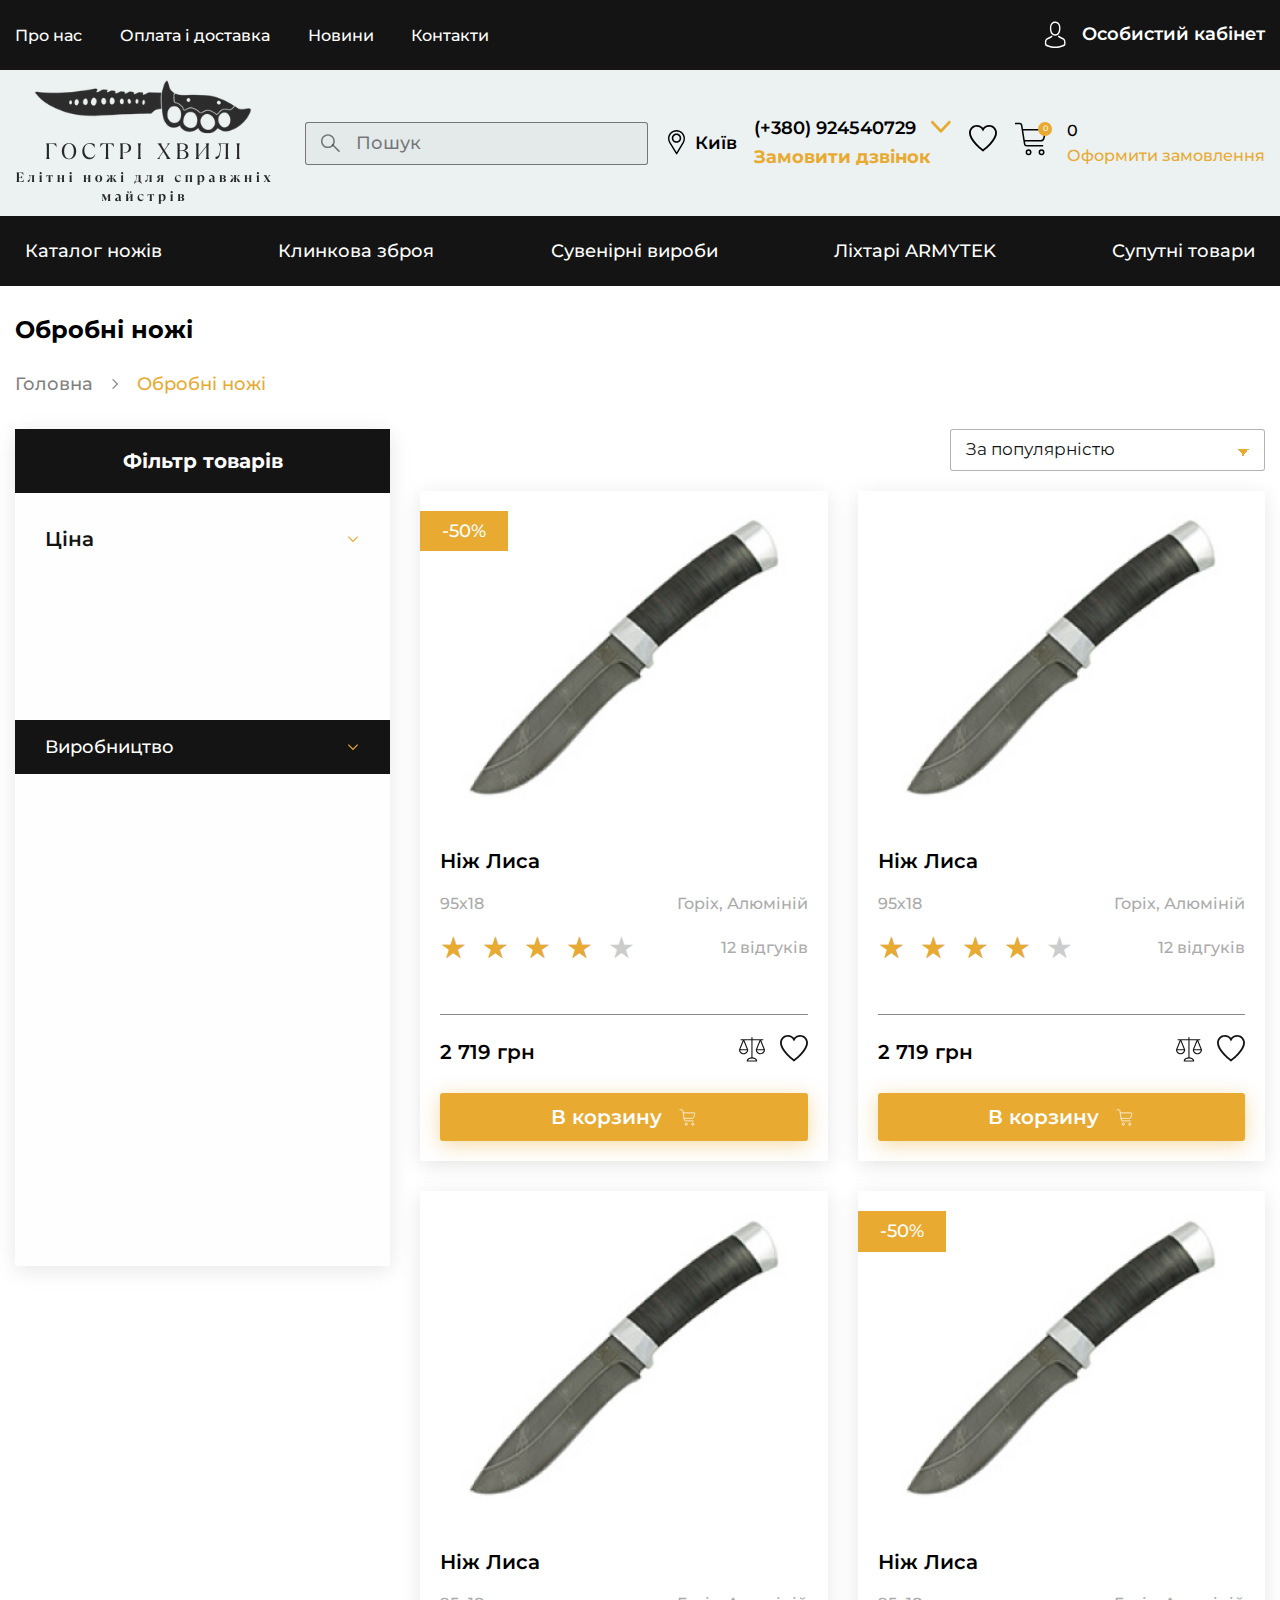
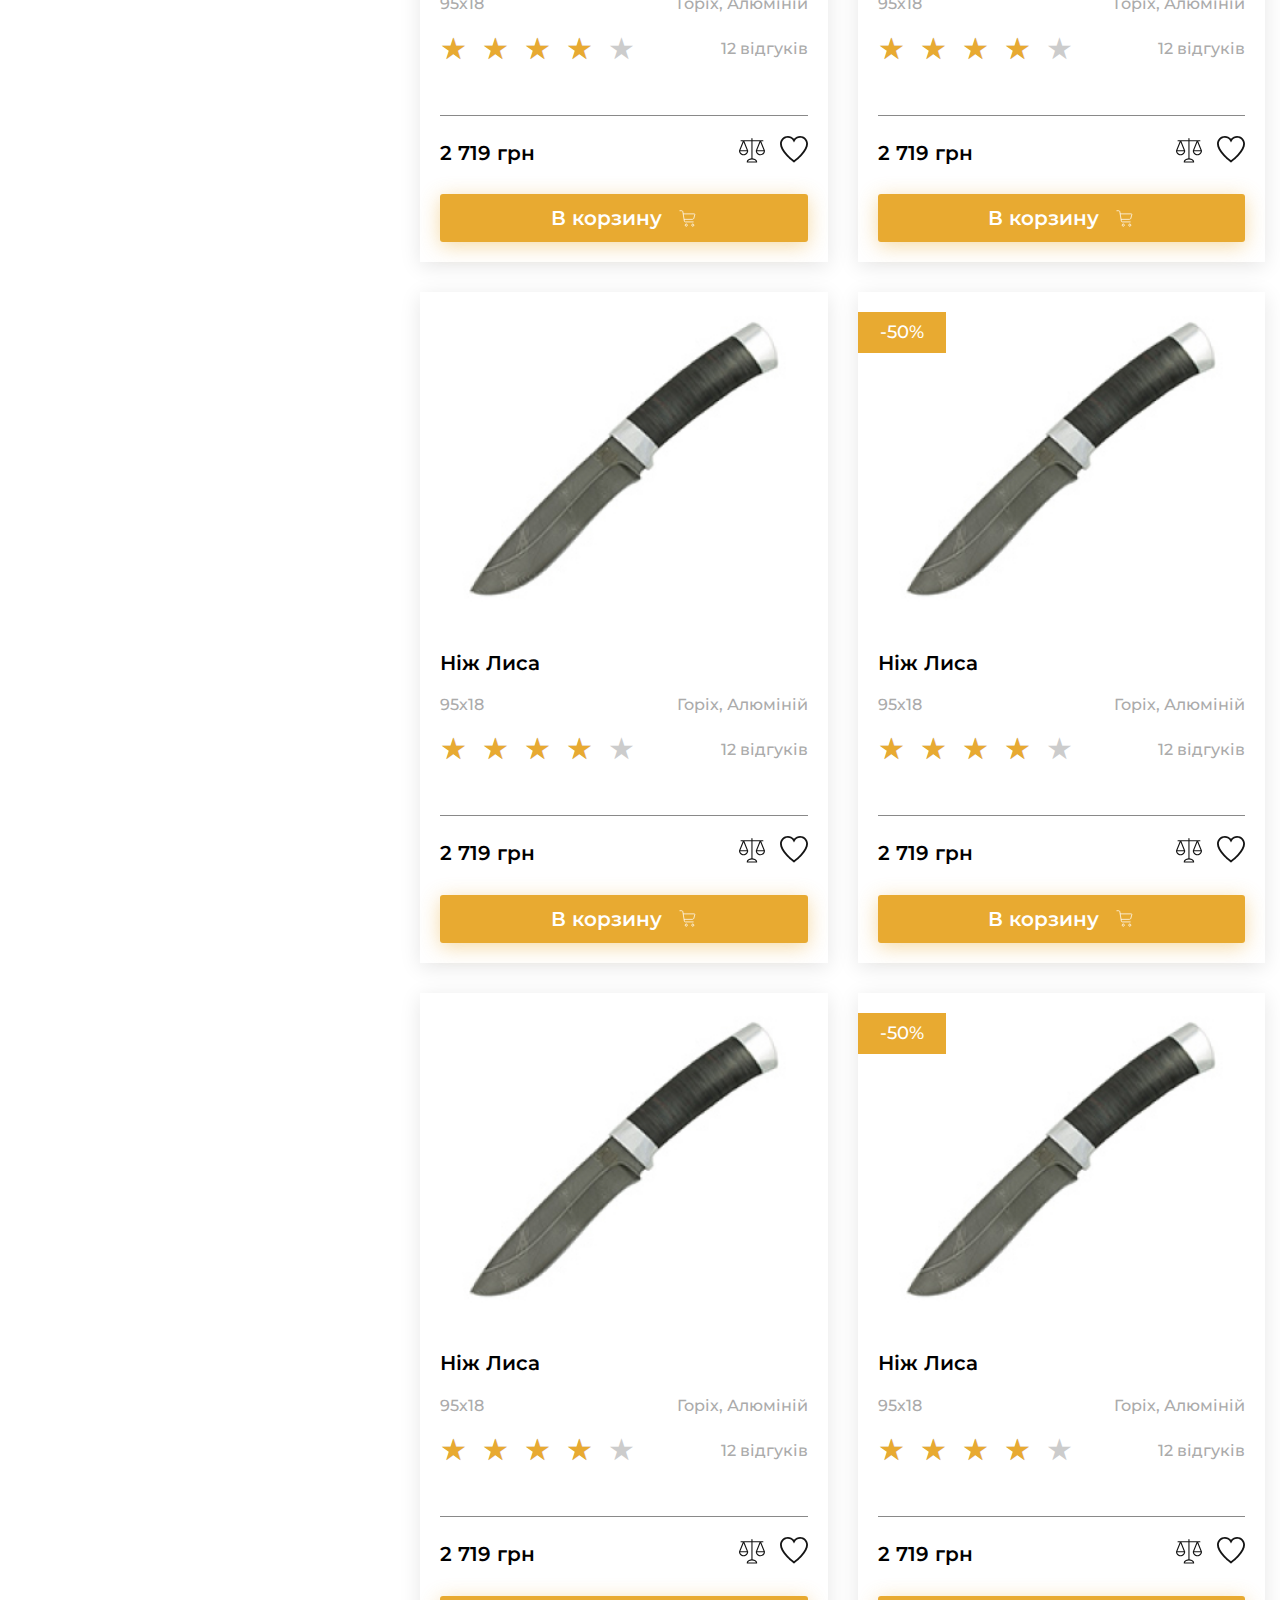
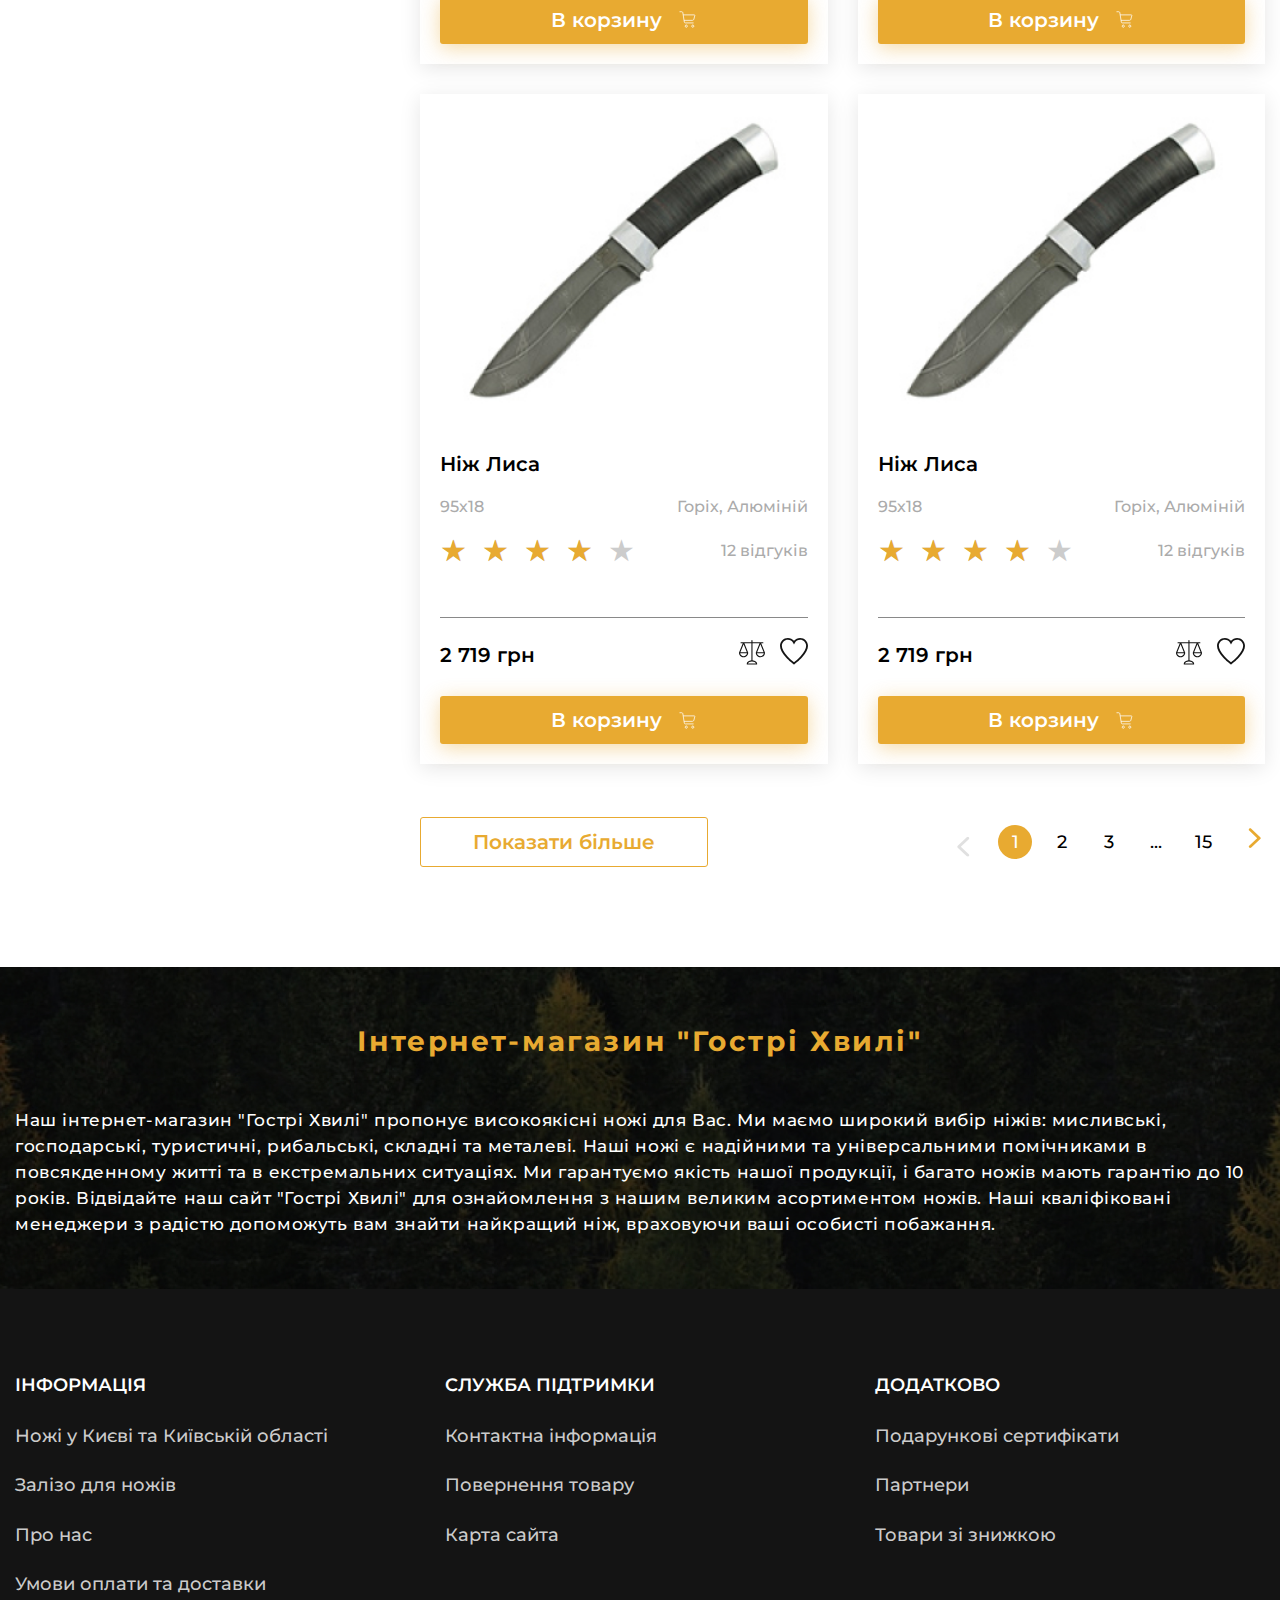
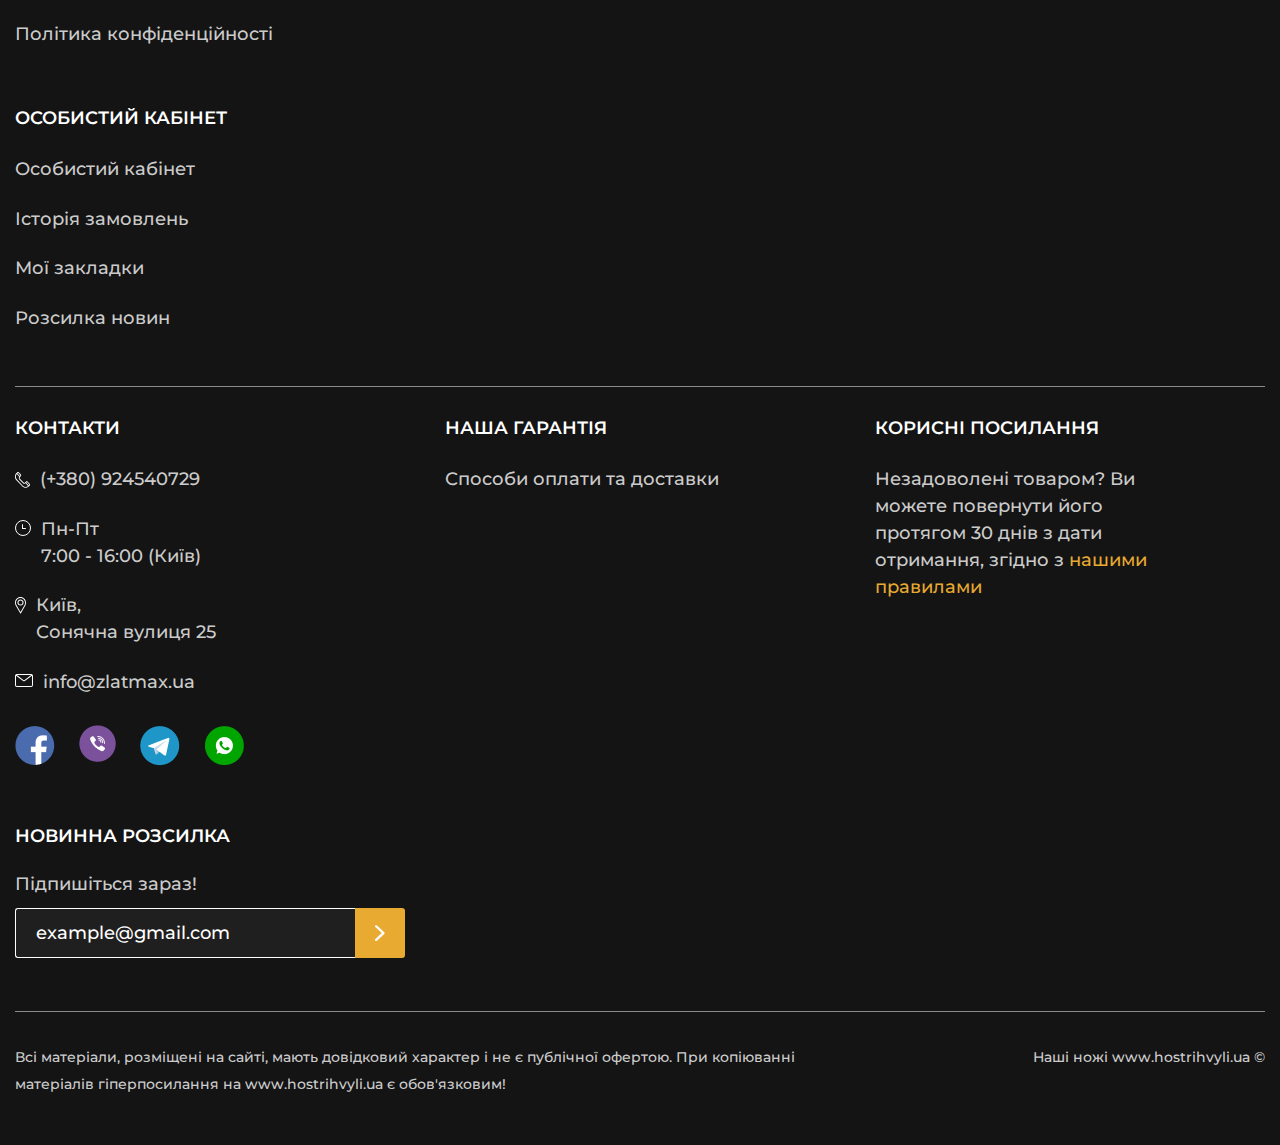
==== commit d320b4b8: "Add files via upload" ====
--- a/catalog.html
+++ b/catalog.html
@@ -56,7 +56,8 @@
 	<div class="header__body body-header">
 		<div class="body-header__container">
 			<a href="index.html" class="body-header__logo">
-				<img src="img/icons/icons.svg#logo" class="svg-logo-dims" alt="logo">
+				<!-- <img src="img/icons/icons.svg#logo" class="svg-logo-dims" alt="logo"> -->
+				<img src="img/logo.jpg" alt="logo">
 			</a>
 			<div data-da=".catalog-header__container, 479.98" class="body-header__search">
 				<form action="#" class="search-header">
@@ -89,7 +90,7 @@
 				<div data-da=".top-header__container, 991.98, 0" class="actions-header__phones phones-header">
 					<div data-spoller class="phones-header__items spoller">
 						<div class="phones-header__item block-filter">
-							<a href="tel:88007774967" class="phones-header__icon">
+							<a href="tel:0924540729" class="phones-header__icon">
 								<svg width="35" height="35" viewBox="0 0 15 16" fill="none"
 									xmlns="http://www.w3.org/2000/svg">
 									<path
@@ -97,8 +98,8 @@
 										fill="white" />
 								</svg>
 							</a>
-							<a href="tel:88007774967"
-								class="phones-header__phone block-filter__item">8-800-777-49-67</a>
+							<a href="tel:0924540729" class="phones-header__phone block-filter__item">(+380)
+								924540729</a>
 							<button data-spoller class="phones-header__arrow">
 								<svg width="20" height="14" viewBox="0 0 16 10" fill="none"
 									xmlns="http://www.w3.org/2000/svg">
@@ -109,16 +110,16 @@
 							</button>
 							<ul class="phones-header__list ">
 								<li>
-									<a href="tel:88007774968"
-										class="phones-header__phone block-filter__value">8-800-777-49-68</a>
+									<a href="tel:0958017159" class="phones-header__phone block-filter__value">(+380)
+										958017159</a>
 								</li>
 								<li>
-									<a href="tel:88007774969"
-										class="phones-header__phone block-filter__value">8-800-777-49-69</a>
+									<a href="tel:0500275914" class="phones-header__phone block-filter__value">(+380)
+										500275914</a>
 								</li>
 								<li>
-									<a href="tel:88007774970"
-										class="phones-header__phone block-filter__value">8-800-777-49-70</a>
+									<a href="tel:0924261512" class="phones-header__phone block-filter__value">(+380)
+										924261512</a>
 								</li>
 							</ul>
 						</div>
@@ -795,7 +796,7 @@
 					<nav class="page__breadcrumbs breadcrumbs">
 						<ul class="breadcrumbs__list">
 							<li class="breadcrumbs__item">
-								<a href="#" class="breadcrumbs__link">
+								<a href="index.html" class="breadcrumbs__link">
 									Головна
 									<svg width="14" height="14" viewBox="0 0 14 14" fill="none"
 										xmlns="http://www.w3.org/2000/svg">
@@ -1665,15 +1666,17 @@
 		<footer class="footer">
 	<section class="footer__text text-footer">
 		<div class="text-footer__container">
-			<h1 class="text-footer__title">Златоустівські ножі інтернет-магазин "ЗЛАТМАКС"</h1>
+			<h1 class="text-footer__title">Інтернет-магазин "Гострі Хвилі"</h1>
 			<div class="text-footer__text">
-				Наш інтернет-магазин "ЗЛАТМАКС" пропонує Вам ножі дуже високої якості із міста зброярів - Златоуста.
-				Золотоустівські ножі відомі та популярні серед споживачів як на українському ринку, так і за кордоном:
-				ножі мисливські, господарські, туристичні, рибальські, складні та метальні. Ніж Золотоуста - це
-				ідеальний друг і товариш у повсякденному житті та в екстремальних ситуаціях. На багато продукції
-				поширюється гарантія до 10 років - це один з головних показників якості. Для Вас на нашому сайті
-				"zlatmax" запропонований величезний асортимент Золотоустівських ножів. Наші менеджери допоможуть
-				визначитися та підібрати найкращий Золотоустівський ніж, орієнтуючись на Ваші побажання.
+				Наш інтернет-магазин "Гострі Хвилі" пропонує високоякісні ножі для Вас. Ми маємо широкий вибір ніжів:
+				мисливські, господарські, туристичні, рибальські, складні та
+				металеві. Наші ножі є надійними та універсальними помічниками в повсякденному житті та в екстремальних
+				ситуаціях. Ми
+				гарантуємо якість нашої продукції, і багато ножів мають гарантію до 10 років. Відвідайте наш сайт
+				"Гострі Хвилі" для
+				ознайомлення з нашим великим асортиментом ножів. Наші кваліфіковані менеджери з радістю допоможуть вам
+				знайти найкращий
+				ніж, враховуючи ваші особисті побажання.
 			</div>
 		</div>
 	</section>
@@ -1697,7 +1700,7 @@
 									<ul class="menu-footer__list">
 										<li class="menu-footer__item">
 											<a href="#" class="menu-footer__link">
-												Золотоустівські ножі у Києві та Київській області
+												Ножі у Києві та Київській області
 											</a>
 										</li>
 										<li class="menu-footer__item">
@@ -1857,14 +1860,14 @@
 								<nav class="menu-footer">
 									<ul class="menu-footer__list">
 										<li class="menu-footer__item">
-											<a href="tel:88007774967" class="menu-footer__link">
+											<a href="tel:0924540729" class="menu-footer__link">
 												<svg width="15" height="16" viewBox="0 0 15 16" fill="none"
 													xmlns="http://www.w3.org/2000/svg">
 													<path
 														d="M14.6144 11.6797L12.7496 9.7111C12.2355 9.1684 11.3989 9.1684 10.8848 9.7111L10.0372 10.6059C9.64769 11.0171 9.01392 11.0169 8.62457 10.6061L4.95058 6.72429C4.56018 6.31217 4.56012 5.64513 4.95058 5.23294C5.08711 5.08882 5.47915 4.67496 5.79821 4.33815C6.31008 3.79782 6.31722 2.91744 5.79771 2.36907L3.93341 0.407207C3.41928 -0.135498 2.58273 -0.135498 2.06999 0.405784C1.6863 0.8073 1.56254 0.936829 1.3905 1.11686C-0.463486 3.074 -0.463486 6.25851 1.39041 8.21558L7.21173 14.3641C9.07005 16.3258 12.0778 16.326 13.9363 14.3641L14.6144 13.6482C15.1285 13.1055 15.1285 12.2224 14.6144 11.6797ZM2.69023 1.06339C2.86159 0.882488 3.14039 0.882457 3.31232 1.06388L5.17662 3.02575C5.34839 3.20709 5.34839 3.50057 5.17662 3.68193L4.86579 4.01002L2.38101 1.38696L2.69023 1.06339ZM7.83343 13.708L2.01209 7.55943C0.577712 6.04522 0.498871 3.66758 1.76962 2.05394L4.24719 4.66939C3.59619 5.44846 3.62332 6.63559 4.32884 7.38038L8.00272 11.262C8.00275 11.262 8.00281 11.2621 8.00284 11.2621C8.7076 12.0061 9.8321 12.0366 10.571 11.3484L13.0486 13.9639C11.5249 15.3031 9.27769 15.2326 7.83343 13.708ZM13.9928 12.992L13.682 13.3202L11.1956 10.6954L11.5064 10.3673C11.6778 10.1864 11.9566 10.1864 12.128 10.3673L13.9928 12.3359C14.1642 12.5168 14.1642 12.8112 13.9928 12.992Z"
 														fill="white" />
 												</svg>
-												8 (800) 777-49-67
+												(+380) 924540729
 											</a>
 										</li>
 										<li class="menu-footer__item">
@@ -1892,9 +1895,8 @@
 													fill="white" />
 											</svg>
 											<div>
-												<p>Златоуст,</p>
-												<p>ул. Шоссейная,</p>
-												<p>д. 1, офис «6Б»</p>
+												<p>Київ,</p>
+												<p>Сонячна вулиця 25</p>
 											</div>
 										</li>
 										<li class="menu-footer__item">
@@ -2016,10 +2018,10 @@
 				<div class="body-footer__rules">
 					Всі матеріали, розміщені на сайті, мають довідковий характер і не є
 					публічної офертою.
-					При копіюванні матеріалів гіперпосилання на www.zlatmax.ua є обов'язковим!
+					При копіюванні матеріалів гіперпосилання на www.hostrihvyli.ua є обов'язковим!
 				</div>
 				<div class="body-footer__copy">
-					Золотоустівські ножі<span> www.zlatmax.ua ©</span>
+					Наші ножі<span> www.hostrihvyli.ua ©</span>
 				</div>
 			</div>
 		</div>
